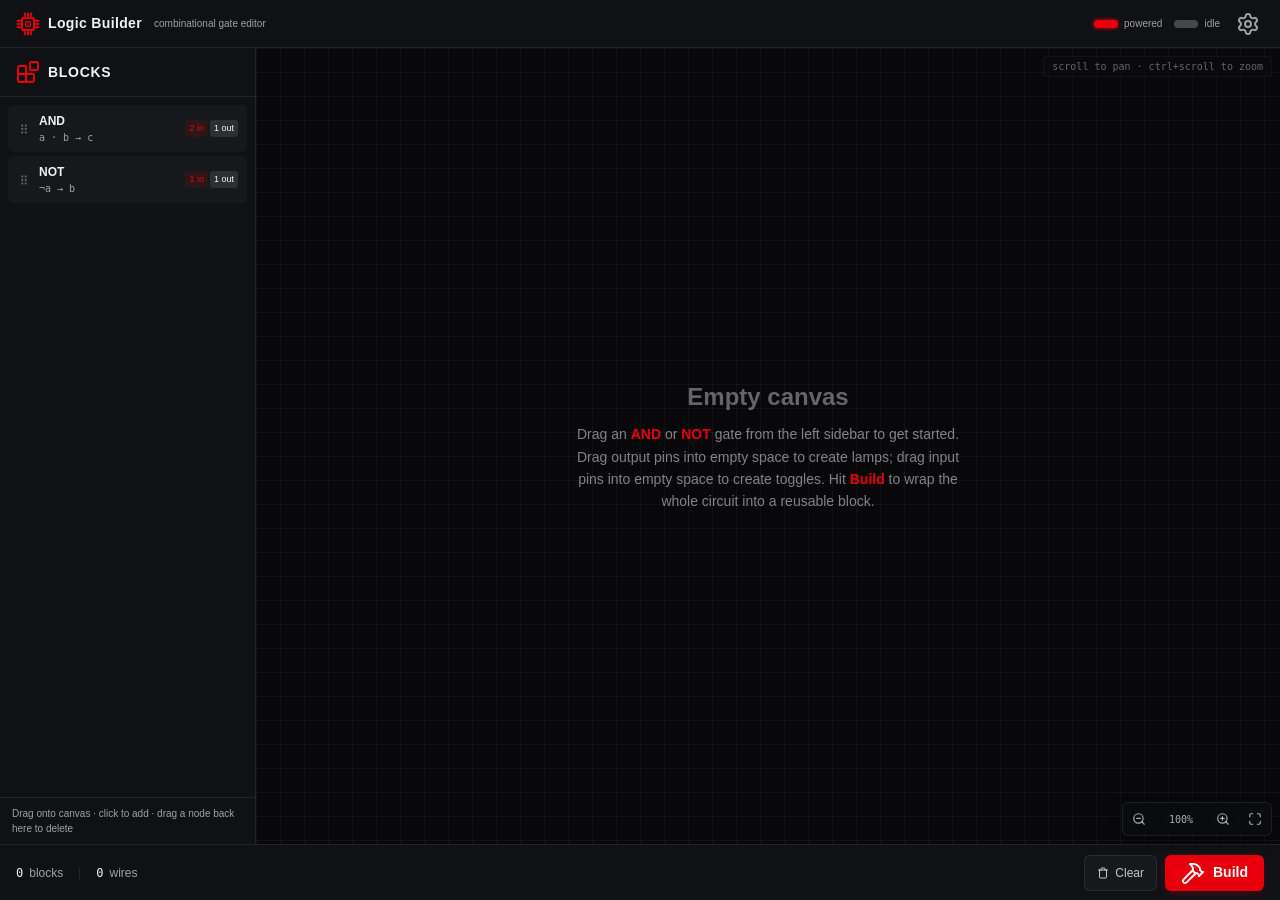
==== docs/index.html @ a85c3aef "change folder" ====
<!DOCTYPE html>
<html lang="en">
<head>
  <meta charset="UTF-8">
  <meta name="viewport" content="width=device-width, initial-scale=1.0">
  <title>Logic Builder 1.1 (latest)</title>
  <link rel="icon" type="image/svg+xml" href="[data-uri]">
  <style>
    /* ============================================================ RESET */
    *, *::before, *::after { box-sizing: border-box; margin: 0; padding: 0; }
    html, body { height: 100%; overflow: hidden; }
    body {
      font-family: -apple-system, BlinkMacSystemFont, 'Segoe UI', Roboto, Oxygen, Ubuntu, Cantarell, sans-serif;
      background: var(--background);
      color: var(--foreground);
      -webkit-font-smoothing: antialiased;
      -moz-osx-font-smoothing: grayscale;
      font-size: 14px;
      line-height: 1.5;
    }
    button { cursor: pointer; border: none; background: none; color: inherit; font: inherit; }
    input { font: inherit; }
    svg { display: block; }
    ::-webkit-scrollbar { width: 8px; height: 8px; }
    ::-webkit-scrollbar-track { background: transparent; }
    ::-webkit-scrollbar-thumb { background: oklch(0.32 0.005 270); border-radius: 4px; }
    ::-webkit-scrollbar-thumb:hover { background: oklch(0.4 0.005 270); }
    
    /* ============================================================ THEME */
    :root {
      --radius: 0.625rem;
      --background: oklch(0.16 0.005 270);
      --foreground: oklch(0.96 0 0);
      --card: oklch(0.205 0.008 270);
      --card-foreground: oklch(0.96 0 0);
      --popover: oklch(0.205 0.008 270);
      --popover-foreground: oklch(0.96 0 0);
      --primary: oklch(0.577 0.245 27.325);
      --primary-foreground: oklch(0.985 0 0);
      --secondary: oklch(0.269 0.008 270);
      --secondary-foreground: oklch(0.96 0 0);
      --muted: oklch(0.269 0.008 270);
      --muted-foreground: oklch(0.708 0 0);
      --accent: oklch(0.32 0.05 27);
      --accent-foreground: oklch(0.96 0 0);
      --destructive: oklch(0.577 0.245 27.325);
      --destructive-foreground: oklch(0.985 0 0);
      --border: oklch(1 0 0 / 8%);
      --input: oklch(1 0 0 / 12%);
      --ring: oklch(0.577 0.245 27.325);
      --sidebar: oklch(0.18 0.008 270);
      --sidebar-foreground: oklch(0.96 0 0);
      --sidebar-border: oklch(1 0 0 / 8%);
      --lb-canvas: oklch(0.135 0.004 270);
      --lb-canvas-grid: oklch(1 0 0 / 4%);
      --lb-node-bg: oklch(0.22 0.01 270);
      --lb-node-border: oklch(0.32 0.02 270);
      --lb-pin: oklch(0.4 0.005 270);
      --lb-pin-active: oklch(0.577 0.245 27.325);
      --lb-wire-cold: oklch(0.4 0.005 270);
      --lb-wire-hot: oklch(0.577 0.245 27.325);
    }
    
    /* ============================================================ APP LAYOUT */
    #app { height: 100vh; width: 100vw; display: flex; flex-direction: column; background: var(--background); color: var(--foreground); overflow: hidden; }
    
    /* ============================================================ HEADER */
    #header {
      height: 48px; flex-shrink: 0; display: flex; align-items: center; justify-content: space-between;
      padding: 0 16px; border-bottom: 1px solid var(--border); background: var(--sidebar);
    }
    .header-left { display: flex; align-items: center; gap: 8px; }
    .logo {
      height: 20px; width: 20px; border-radius: 2px; background: var(--primary);
      display: flex; align-items: center; justify-content: center;
      color: var(--primary-foreground); font-size: 11px; font-weight: bold;
    }
    .header-left h1 { font-size: 14px; font-weight: 600; letter-spacing: 0.025em; }
    .subtitle { font-size: 10px; color: var(--muted-foreground); margin-left: 4px; }
    .header-right { display: flex; align-items: center; gap: 12px; font-size: 10px; color: var(--muted-foreground); }
    .legend { display: flex; align-items: center; gap: 12px; }
    .legend-item { display: flex; align-items: center; gap: 6px; }
    .legend-swatch { display: inline-block; height: 8px; width: 24px; border-radius: 4px; }
    .legend-powered { background: var(--lb-wire-hot); box-shadow: 0 0 4px var(--lb-pin-active); }
    .legend-idle { background: var(--lb-wire-cold); }
    .editing-indicator { display: flex; align-items: center; gap: 6px; color: var(--primary); }
    .editing-dot { display: inline-block; height: 8px; width: 8px; border-radius: 50%; background: var(--primary); animation: pulse 1.5s ease-in-out infinite; }
    @keyframes pulse { 0%, 100% { opacity: 1; } 50% { opacity: 0.4; } }
    .icon-btn {
      height: 32px; width: 32px; display: flex; align-items: center; justify-content: center;
      border-radius: 6px; color: var(--muted-foreground); transition: all 0.15s;
    }
    .icon-btn:hover { color: var(--foreground); background: oklch(1 0 0 / 6%); }
    
    /* ============================================================ MAIN */
    #main { display: flex; flex: 1; min-height: 0; }
    
    /* ============================================================ SIDEBAR */
    #sidebar {
      width: 256px; flex-shrink: 0; height: 100%; display: flex; flex-direction: column;
      border-right: 1px solid var(--border); background: var(--sidebar);
      position: relative; z-index: 20;
    }
    .sidebar-header {
      padding: 12px 16px; border-bottom: 1px solid var(--border); display: flex; align-items: center; gap: 8px;
    }
    .sidebar-header h2 { font-size: 14px; font-weight: 600; text-transform: uppercase; letter-spacing: 0.05em; color: var(--foreground); }
    .sidebar-header svg { color: var(--primary); }
    .sidebar-list { flex: 1; overflow-y: auto; padding: 8px; }
    .sidebar-list > * + * { margin-top: 4px; }
    .sidebar-footer {
      border-top: 1px solid var(--border); padding: 8px 12px; font-size: 10px; color: var(--muted-foreground);
    }
    
    /* Sidebar item */
    .sidebar-item {
      position: relative; display: flex; align-items: center; gap: 8px;
      border-radius: 6px; border: 1px solid transparent;
      background: oklch(1 0 0 / 3%); padding: 6px 8px; transition: all 0.15s;
      cursor: grab; user-select: none;
    }
    .sidebar-item:hover { background: oklch(1 0 0 / 6%); border-color: oklch(1 0 0 / 6%); }
    .sidebar-item:active { cursor: grabbing; }
    .sidebar-item.editing { cursor: text; }
    .sidebar-item.being-edited { border-color: var(--primary); background: oklch(0.577 0.245 27.325 / 10%); }
    .sidebar-item .grip { color: oklch(0.708 0 0 / 50%); flex-shrink: 0; }
    .sidebar-item:hover .grip { color: var(--muted-foreground); }
    .sidebar-item .block-icon { color: var(--primary); flex-shrink: 0; }
    .sidebar-item-label {
      flex: 1; min-width: 0; text-align: left; background: none; border: none; padding: 0; cursor: inherit;
    }
    .sidebar-item-label .name { font-size: 12px; font-weight: 600; color: var(--foreground); overflow: hidden; text-overflow: ellipsis; white-space: nowrap; }
    .sidebar-item-label .desc { font-size: 10px; color: var(--muted-foreground); font-family: monospace; overflow: hidden; text-overflow: ellipsis; white-space: nowrap; }
    .sidebar-item-label .desc.editable { cursor: text; }
    .sidebar-item-label .desc.editable:hover { color: oklch(0.96 0 0 / 90%); }
    .sidebar-item-label .editing-badge { margin-left: 4px; font-size: 9px; text-transform: uppercase; letter-spacing: 0.05em; color: var(--primary); }
    .pin-badges { display: flex; align-items: center; gap: 2px; flex-shrink: 0; }
    .pin-badge { display: inline-flex; border-radius: 3px; padding: 2px 4px; font-size: 9px; }
    .pin-badge-in { background: oklch(0.577 0.245 27.325 / 10%); color: var(--primary); }
    .pin-badge-out { background: oklch(1 0 0 / 10%); color: var(--foreground); }
    .sidebar-actions {
      position: absolute; right: 4px; top: 50%; transform: translateY(-50%);
      display: flex; align-items: center; gap: 2px; opacity: 0; transition: opacity 0.15s;
      background: oklch(0.18 0.008 270 / 95%); backdrop-filter: blur(4px); border-radius: 4px; padding-left: 4px;
    }
    .sidebar-item:hover .sidebar-actions { opacity: 1; }
    .action-btn { padding: 4px; border-radius: 4px; color: var(--muted-foreground); transition: all 0.15s; }
    .action-btn:hover { background: oklch(0.577 0.245 27.325 / 10%); }
    .action-btn.rename:hover { color: var(--primary); }
    .action-btn.edit:hover { color: var(--primary); }
    .action-btn.delete:hover { color: var(--destructive); background: oklch(0.577 0.245 27.325 / 10%); }
    .sidebar-edit-inline { display: flex; align-items: center; gap: 2px; flex-shrink: 0; }
    .sidebar-input {
      width: 100%; background: oklch(1 0 0 / 6%); border: 1px solid oklch(0.577 0.245 27.325 / 60%);
      border-radius: 3px; padding: 2px 4px; font-size: 12px; color: var(--foreground); outline: none;
    }
    .sidebar-input.mono { font-family: monospace; font-size: 10px; }
    .sidebar-input:focus { border-color: var(--primary); }
    .sidebar-input.name-input { font-size: 12px; }
    
    /* ============================================================ CANVAS */
    #canvasContainer { position: relative; flex: 1; min-width: 0; height: 100%; }
    #viewport {
      height: 100%; background-color: var(--lb-canvas); position: relative;
    }
    #viewport.scrollable { overflow: auto; }
    #viewport.fixed { overflow: hidden; }
    #viewport.drag-over { box-shadow: inset 0 0 0 2px oklch(0.577 0.245 27.325 / 40%); }
    #selectionOverlay {
      position: absolute;
      inset: 0;
      pointer-events: none;
      z-index: 25;
      overflow: hidden;
    }
    #worldWrapper { position: relative; }
    #world {
      background-image:
        linear-gradient(oklch(1 0 0 / 4%) 1px, transparent 1px),
        linear-gradient(90deg, oklch(1 0 0 / 4%) 1px, transparent 1px);
      background-size: 24px 24px;
      position: absolute; top: 0; left: 0; transform-origin: 0 0;
    }
    #wireSvg { position: absolute; left: 0; top: 0; overflow: visible; pointer-events: none; }
    #wireSvg g { pointer-events: auto; }
    #wireSvg g path.hit { cursor: pointer; }
    
    /* Empty state */
    .empty-state {
      position: absolute; inset: 0; display: flex; align-items: center; justify-content: center;
      pointer-events: none; text-align: center; max-width: 28rem; padding: 24px; margin: 0 auto;
    }
    .empty-state .empty-title { font-size: 24px; font-weight: 600; color: oklch(0.96 0 0 / 40%); margin-bottom: 8px; }
    .empty-state .empty-body { font-size: 14px; color: oklch(0.708 0 0 / 80%); line-height: 1.6; }
    .empty-state .empty-body .hl { color: var(--primary); font-weight: 600; }
    
    /* Pending wire status */
    .pending-status {
      position: absolute; bottom: 8px; left: 8px; font-size: 10px;
      color: oklch(0.708 0 0 / 60%); font-family: monospace; pointer-events: none;
    }
    /* Scroll hint */
    .scroll-hint {
      position: absolute; top: 8px; right: 8px; font-size: 10px;
      color: oklch(0.708 0 0 / 60%); font-family: monospace; pointer-events: none;
      background: oklch(0.16 0.005 270 / 60%); backdrop-filter: blur(4px);
      padding: 2px 8px; border-radius: 3px; border: 1px solid oklch(1 0 0 / 4%);
    }
    /* Zoom controls */
    .zoom-controls {
      position: absolute; bottom: 8px; right: 8px; display: flex; align-items: center; gap: 4px;
      background: oklch(0.16 0.005 270 / 80%); backdrop-filter: blur(4px);
      border: 1px solid var(--border); border-radius: 6px; padding: 2px; box-shadow: 0 4px 12px rgba(0,0,0,0.3);
    }
    .zoom-btn {
      height: 28px; width: 28px; display: flex; align-items: center; justify-content: center;
      border-radius: 4px; color: oklch(0.96 0 0 / 70%); transition: all 0.15s;
    }
    .zoom-btn:hover { color: var(--foreground); background: oklch(1 0 0 / 6%); }
    .zoom-label {
      height: 28px; min-width: 48px; padding: 0 8px; display: flex; align-items: center; justify-content: center;
      border-radius: 4px; font-size: 10px; font-family: monospace; color: oklch(0.96 0 0 / 70%); transition: all 0.15s;
    }
    .zoom-label:hover { color: var(--foreground); background: oklch(1 0 0 / 6%); }
    
    /* ============================================================ NODE */
    .node {
      position: absolute; user-select: none;
    }
    .node.dragging-over-sidebar { opacity: 0.6; box-shadow: 0 0 0 2px var(--destructive); }
    .node-body {
      position: relative; border-radius: 8px; border: 1px solid var(--lb-node-border);
      background: var(--lb-node-bg); box-shadow: 0 4px 12px rgba(0,0,0,0.4);
    }
    .node-header {
      display: flex; align-items: center; justify-content: space-between; padding: 0 10px;
    }
    .node-header .label {
      font-weight: 600; text-transform: uppercase; letter-spacing: 0.05em; color: oklch(0.96 0 0 / 80%); font-size: 12px;
    }
    .node-header.terminal .label { font-size: 10px; }
    .node-header .delete-btn {
      color: oklch(0.96 0 0 / 40%); transition: color 0.15s; padding: 0; display: flex;
    }
    .node-header .delete-btn:hover { color: oklch(0.96 0 0 / 80%); }
    
    /* Pin rows (inside node body for non-terminal nodes) */
    .pin-list {
      position: absolute; top: 0; display: flex; flex-direction: column; height: 100%;
    }
    .pin-list.left { left: 0; }
    .pin-list.right { right: 0; }
    .pin-row { display: flex; align-items: center; gap: 8px; padding: 0 8px; height: 28px; }
    .pin-row .pin-name {
      font-size: 10px; text-transform: uppercase; font-family: monospace; letter-spacing: 0.025em; color: oklch(0.96 0 0 / 70%);
    }
    .pin-row .pin-name.powered { color: var(--primary); }
    
    /* Pin dots (on the edges of the node) */
    .pin-dot {
      position: absolute; border-radius: 50%; border: 2px solid var(--background);
      cursor: crosshair; transition: all 0.15s;
      width: 14px; height: 14px;
    }
    .pin-dot.powered { box-shadow: 0 0 8px 0 oklch(0.577 0.245 27.325 / 0.7); }
    
    /* Terminal body */
    .terminal-body { padding: 0 8px 4px; }
    .toggle-btn {
      width: 100%; height: 28px; border-radius: 6px; border: 1px solid var(--border);
      background: oklch(1 0 0 / 4%); color: oklch(0.96 0 0 / 50%);
      display: flex; align-items: center; justify-content: center; font-size: 11px; font-weight: bold;
      letter-spacing: 0.05em; transition: all 0.15s;
    }
    .toggle-btn.on {
      border-color: var(--primary); background: oklch(0.577 0.245 27.325 / 20%); color: var(--primary);
    }
    .lamp-body {
      width: 100%; height: 28px; border-radius: 6px; border: 1px solid var(--border);
      background: oklch(1 0 0 / 4%); display: flex; align-items: center; justify-content: center; transition: all 0.15s;
    }
    .lamp-body.powered { border-color: var(--primary); background: oklch(0.577 0.245 27.325 / 25%); box-shadow: 0 0 8px 0 oklch(0.577 0.245 27.325 / 0.7); }
    .lamp-indicator { height: 14px; width: 14px; border-radius: 50%; background: var(--lb-pin); }
    .lamp-indicator.powered { background: var(--lb-pin-active); box-shadow: 0 0 10px 2px var(--lb-pin-active); }
    
    /* Terminal rename */
    .terminal-rename { padding: 0 8px 6px; }
    .terminal-rename .rename-input {
      width: 100%; background: oklch(1 0 0 / 6%); border: 1px solid oklch(1 0 0 / 6%);
      border-radius: 3px; padding: 2px 6px; font-size: 10px; color: var(--foreground); outline: none;
      font-family: monospace;
    }
    .terminal-rename .rename-input:focus { border-color: var(--primary); }
    .terminal-rename .rename-display {
      width: 100%; text-align: left; font-size: 10px; font-family: monospace;
      color: oklch(0.96 0 0 / 70%); overflow: hidden; text-overflow: ellipsis; white-space: nowrap;
      transition: color 0.15s;
    }
    .terminal-rename .rename-display:hover { color: var(--foreground); }
    .terminal-rename .rename-row { display: flex; align-items: center; gap: 4px; }
    .terminal-rename .rename-row .confirm-btn { color: var(--primary); }
    .terminal-rename .rename-row .cancel-btn { color: oklch(0.96 0 0 / 40%); }
    
    /* ============================================================ BOTTOM BAR */
    #bottomBar {
      height: 56px; flex-shrink: 0; display: flex; align-items: center; justify-content: space-between;
      padding: 0 16px; border-top: 1px solid var(--border); background: var(--sidebar);
    }
    .bottom-stats { display: flex; align-items: center; gap: 16px; font-size: 12px; color: var(--muted-foreground); }
    .bottom-stats .stat { display: flex; align-items: center; gap: 6px; }
    .bottom-stats .stat .num { color: var(--foreground); font-family: monospace; }
    .bottom-stats .divider { height: 12px; width: 1px; background: var(--border); }
    .bottom-stats .editing-label { color: var(--primary); }
    .bottom-actions { display: flex; align-items: center; gap: 8px; }
    
    /* Buttons */
    .btn {
      display: inline-flex; align-items: center; justify-content: center; gap: 6px;
      height: 36px; padding: 0 12px; border-radius: 6px; font-size: 12px; font-weight: 500;
      border: 1px solid var(--border); background: oklch(1 0 0 / 3%); color: oklch(0.96 0 0 / 80%);
      transition: all 0.15s; text-decoration: none;
    }
    .btn:hover { background: oklch(1 0 0 / 6%); }
    .btn-sm { height: 36px; padding: 0 12px; font-size: 12px; }
    .btn-primary {
      height: 36px; padding: 0 16px; font-size: 14px; font-weight: 600; gap: 8px;
      background: var(--primary); color: var(--primary-foreground); border: none;
      box-shadow: 0 3px 8px -2px oklch(0.577 0.245 27.325 / 30%);
    }
    .btn-primary:hover { background: oklch(0.577 0.245 27.325 / 90%); }
    .btn-destructive {
      background: var(--destructive); color: var(--destructive-foreground);
      box-shadow: 0 3px 8px -2px oklch(0.577 0.245 27.325 / 30%);
    }
    .btn-destructive:hover { background: oklch(0.577 0.245 27.325 / 90%); }
    .btn:disabled { opacity: 0.5; cursor: not-allowed; }
    
    /* ============================================================ DIALOG */
    .dialog-overlay {
      position: fixed; inset: 0; z-index: 50; display: flex; align-items: center; justify-content: center;
      background: rgba(0,0,0,0.6); backdrop-filter: blur(4px);
    }
    .dialog-panel {
      border-radius: 8px; border: 1px solid oklch(0.577 0.245 27.325 / 40%);
      background: var(--popover); box-shadow: 0 25px 50px -12px rgba(0,0,0,0.5);
      width: 28rem; max-width: 90vw; max-height: 85vh; overflow: auto;
    }
    .dialog-panel.small { width: 24rem; }
    .dialog-panel.medium { width: 26rem; }
    .dialog-header {
      display: flex; align-items: center; justify-content: space-between; padding: 12px 16px;
      border-bottom: 1px solid var(--border); background: oklch(0.577 0.245 27.325 / 5%);
    }
    .dialog-header h2 { font-size: 14px; font-weight: 600; text-transform: uppercase; letter-spacing: 0.05em; color: var(--primary); }
    .dialog-close { color: var(--muted-foreground); transition: color 0.15s; display: flex; }
    .dialog-close:hover { color: var(--foreground); }
    .dialog-body { padding: 16px; }
    .dialog-body p { font-size: 14px; color: var(--muted-foreground); line-height: 1.6; margin-bottom: 20px; white-space: pre-line; }
    .dialog-actions { display: flex; justify-content: flex-end; gap: 8px; }
    
    /* Build dialog */
    .build-info {
      border-radius: 6px; border: 1px solid oklch(0.577 0.245 27.325 / 30%);
      background: oklch(0.577 0.245 27.325 / 5%); padding: 8px 12px; font-size: 11px;
      color: var(--muted-foreground); margin-bottom: 16px;
    }
    .build-info .hl { color: var(--primary); font-weight: 600; }
    .form-group { margin-bottom: 16px; }
    .form-label { display: block; font-size: 11px; font-weight: 500; text-transform: uppercase; letter-spacing: 0.05em; color: oklch(0.96 0 0 / 80%); margin-bottom: 6px; }
    .form-input {
      width: 100%; background: oklch(1 0 0 / 6%); border: 1px solid var(--border); border-radius: 6px;
      padding: 8px 12px; font-size: 14px; color: var(--foreground); outline: none; transition: border-color 0.15s;
    }
    .form-input.mono { font-family: monospace; }
    .form-input:focus { border-color: var(--primary); }
    .form-hint { font-size: 10px; color: oklch(0.708 0 0 / 70%); margin-top: 4px; }
    
    /* Settings */
    .settings-section { margin-bottom: 20px; }
    .settings-section:last-child { margin-bottom: 0; }
    .settings-section .settings-label { font-size: 12px; font-weight: 500; text-transform: uppercase; letter-spacing: 0.05em; color: oklch(0.96 0 0 / 80%); margin-bottom: 8px; display: flex; justify-content: space-between; align-items: center; }
    .settings-section .settings-value { font-size: 12px; font-family: monospace; color: var(--primary); }
    .settings-description { font-size: 11px; color: oklch(0.708 0 0 / 80%); line-height: 1.6; margin-top: 8px; margin-bottom: 12px; }
    .settings-divider { height: 1px; background: var(--border); margin: 20px 0; }
    input[type="range"] { width: 100%; accent-color: var(--primary); }
    .range-labels { display: flex; justify-content: between; font-size: 10px; color: oklch(0.708 0 0 / 70%); margin-top: 4px; }
    .range-labels span:first-child { float: left; }
    .range-labels span:last-child { float: right; }
    .range-labels::after { content: ''; display: block; clear: both; }
    
    /* ============================================================ TOAST */
    #toastRoot {
      position: fixed; top: 16px; left: 50%; transform: translateX(-50%); z-index: 100;
      display: flex; flex-direction: column; gap: 8px; pointer-events: none;
    }
    .toast {
      border-radius: 8px; padding: 12px 16px; display: flex; align-items: flex-start; gap: 8px;
      box-shadow: 0 8px 24px rgba(0,0,0,0.4); min-width: 280px; max-width: 400px;
      animation: toast-in 0.2s ease-out; pointer-events: auto;
    }
    .toast.toast-out { animation: toast-out 0.2s ease-in forwards; }
    .toast-success { background: var(--primary); color: var(--primary-foreground); border: 1px solid var(--primary); }
    .toast-error { background: var(--destructive); color: var(--destructive-foreground); border: 1px solid var(--destructive); }
    .toast .toast-icon { flex-shrink: 0; margin-top: 1px; }
    .toast .toast-content { flex: 1; }
    .toast .toast-title { font-size: 14px; font-weight: 600; }
    .toast .toast-description { font-size: 12px; opacity: 0.9; margin-top: 2px; }
    @keyframes toast-in { from { opacity: 0; transform: translateY(-20px); } to { opacity: 1; transform: translateY(0); } }
    @keyframes toast-out { from { opacity: 1; } to { opacity: 0; transform: translateY(-20px); } }
    
    /* ============================================================ MISC */
    .hidden { display: none !important; }
    .truncate { overflow: hidden; text-overflow: ellipsis; white-space: nowrap; }
  </style>
</head>
<body>
  <div id="app">
    <header id="header">
      <div class="header-left">
        <svg xmlns="http://w3.org" viewBox="10.5 10.5 3 3" width="24" height="24"><rect x="11.25" y="11.25" width="1.5" height="1.5" rx="0.2" fill="none" stroke="#e7000b" stroke-width="0.25"/><rect x="11.7" y="11.7" width="0.6" height="0.6" rx="0.1" fill="#e7000b" opacity="0.2"/><rect x="11.7" y="11.7" width="0.6" height="0.6" rx="0.1" fill="none" stroke="#e7000b" stroke-width="0.15"/><g stroke="#e7000b" stroke-width="0.25" stroke-linecap="round"><line x1="11.6" y1="10.7" x2="11.6" y2="11"/><line x1="12" y1="10.7" x2="12" y2="11"/><line x1="12.4" y1="10.7" x2="12.4" y2="11"/><line x1="11.6" y1="13" x2="11.6" y2="13.3"/><line x1="12" y1="13" x2="12" y2="13.3"/><line x1="12.4" y1="13" x2="12.4" y2="13.3"/><line x1="10.7" y1="11.6" x2="11" y2="11.6"/><line x1="10.7" y1="12" x2="11" y2="12"/><line x1="10.7" y1="12.4" x2="11" y2="12.4"/><line x1="13" y1="11.6" x2="13.3" y2="11.6"/><line x1="13" y1="12" x2="13.3" y2="12"/><line x1="13" y1="12.4" x2="13.3" y2="12.4"/></g></svg>
        <!-- <div class="logo">&gt;_</div> -->
        <h1>Logic Builder</h1>
        <span class="subtitle"> combinational gate editor</span>
      </div>
      <div class="header-right" id="headerRight"></div>
    </header>
    <div id="main">
      <aside id="sidebar">
        <div class="sidebar-header" id="sidebarHeaderIcon"></div>
        <div class="sidebar-list" id="sidebarList"></div>
        <div class="sidebar-footer">Drag onto canvas · click to add · drag a node back here to delete</div>
      </aside>
      <div id="canvasContainer">
        <div id="viewport"></div>
        <div class="empty-state hidden" id="emptyState"></div>
        <div class="pending-status" id="pendingStatus"></div>
        <div class="scroll-hint">scroll to pan · ctrl+scroll to zoom</div>
        <div class="zoom-controls" id="zoomControls"></div>
      </div>
    </div>
    <footer id="bottomBar">
      <div class="bottom-stats" id="bottomStats"></div>
      <div class="bottom-actions" id="bottomActions"></div>
    </footer>
  </div>
  <div id="dialogRoot"></div>
  <div id="toastRoot"></div>
  <script>
    "use strict";
    
    /* ============================================================ ICONS */
    const ICONS = {
      boxes: `<svg xmlns="http://www.w3.org/2000/svg" width="24" height="24" viewBox="0 0 24 24" fill="none" stroke="currentColor" stroke-width="2" stroke-linecap="round" stroke-linejoin="round" class="lucide lucide-blocks preview-icon"><path d="M10 22V7a1 1 0 0 0-1-1H4a2 2 0 0 0-2 2v12a2 2 0 0 0 2 2h12a2 2 0 0 0 2-2v-5a1 1 0 0 0-1-1H2"/><rect x="14" y="2" width="8" height="8" rx="1"/></svg>`,
      cpu: `<svg width="12" height="12" viewBox="0 0 24 24" fill="none" stroke="currentColor" stroke-width="2" stroke-linecap="round" stroke-linejoin="round"><rect width="16" height="16" x="4" y="4" rx="2"/><rect width="6" height="6" x="9" y="9" rx="1"/><path d="M15 2v2M15 20v2M2 15h2M2 9h2M20 15h2M20 9h2M9 2v2M9 20v2"/></svg>`,
      grip: `<svg width="14" height="14" viewBox="0 0 24 24" fill="none" stroke="currentColor" stroke-width="2" stroke-linecap="round" stroke-linejoin="round"><circle cx="9" cy="6" r="1"/><circle cx="9" cy="12" r="1"/><circle cx="9" cy="18" r="1"/><circle cx="15" cy="6" r="1"/><circle cx="15" cy="12" r="1"/><circle cx="15" cy="18" r="1"/></svg>`,
      pencil: `<svg width="12" height="12" viewBox="0 0 24 24" fill="none" stroke="currentColor" stroke-width="2" stroke-linecap="round" stroke-linejoin="round"><path d="M21.174 6.812a1 1 0 0 0-3.986-3.987L3.842 16.174V22H8.67l12.504-15.188Z"/><path d="m15 5 4 4"/></svg>`,
      trash: `<svg width="14" height="14" viewBox="0 0 24 24" fill="none" stroke="currentColor" stroke-width="2" stroke-linecap="round" stroke-linejoin="round"><path d="M3 6h18"/><path d="M19 6v14a2 2 0 0 1-2 2H7a2 2 0 0 1-2-2V6m3 0V4a2 2 0 0 1 2-2h4a2 2 0 0 1 2 2v2"/><line x1="10" x2="10" y1="11" y2="17"/><line x1="14" x2="14" y1="11" y2="17"/></svg>`,
      check: `<svg width="14" height="14" viewBox="0 0 24 24" fill="none" stroke="currentColor" stroke-width="2" stroke-linecap="round" stroke-linejoin="round"><polyline points="20 6 9 17 4 12"/></svg>`,
      x: `<svg width="14" height="14" viewBox="0 0 24 24" fill="none" stroke="currentColor" stroke-width="2" stroke-linecap="round" stroke-linejoin="round"><path d="M18 6 6 18"/><path d="m6 6 12 12"/></svg>`,
      hammer: `<svg xmlns="http://www.w3.org/2000/svg" width="24" height="24" viewBox="0 0 24 24" fill="none" stroke="currentColor" stroke-width="2" stroke-linecap="round" stroke-linejoin="round" class="lucide lucide-hammer preview-icon"><path d="m15 12-9.373 9.373a1 1 0 0 1-3.001-3L12 9"/><path d="m18 15 4-4"/><path d="m21.5 11.5-1.914-1.914A2 2 0 0 1 19 8.172v-.344a2 2 0 0 0-.586-1.414l-1.657-1.657A6 6 0 0 0 12.516 3H9l1.243 1.243A6 6 0 0 1 12 8.485V10l2 2h1.172a2 2 0 0 1 1.414.586L18.5 14.5"/></svg>`,
      cursor: `<svg xmlns="http://www.w3.org/2000/svg" width="16" height="16" viewBox="0 0 24 24" fill="none" stroke="currentColor" stroke-width="2" stroke-linecap="round" stroke-linejoin="round"><path d="M5 4.5v15l5.8-5.8 4.2 8.3 3.5-1.3-4.2-8.3L20 9.5z"/></svg>`,
      zoomIn: `<svg width="14" height="14" viewBox="0 0 24 24" fill="none" stroke="currentColor" stroke-width="2" stroke-linecap="round" stroke-linejoin="round"><circle cx="11" cy="11" r="8"/><line x1="21" x2="16.65" y1="21" y2="16.65"/><line x1="11" x2="11" y1="8" y2="14"/><line x1="8" x2="14" y1="11" y2="11"/></svg>`,
      zoomOut: `<svg width="14" height="14" viewBox="0 0 24 24" fill="none" stroke="currentColor" stroke-width="2" stroke-linecap="round" stroke-linejoin="round"><circle cx="11" cy="11" r="8"/><line x1="21" x2="16.65" y1="21" y2="16.65"/><line x1="8" x2="14" y1="11" y2="11"/></svg>`,
      maximize: `<svg width="14" height="14" viewBox="0 0 24 24" fill="none" stroke="currentColor" stroke-width="2" stroke-linecap="round" stroke-linejoin="round"><path d="M8 3H5a2 2 0 0 0-2 2v3"/><path d="M21 8V5a2 2 0 0 0-2-2h-3"/><path d="M3 16v3a2 2 0 0 0 2 2h3"/><path d="M16 21h3a2 2 0 0 0 2-2v-3"/></svg>`,
      settings: `<svg xmlns="http://www.w3.org/2000/svg" width="24" height="24" viewBox="0 0 24 24" fill="none" stroke="currentColor" stroke-width="2" stroke-linecap="round" stroke-linejoin="round" class="lucide lucide-settings preview-icon"><path d="M9.671 4.136a2.34 2.34 0 0 1 4.659 0 2.34 2.34 0 0 0 3.319 1.915 2.34 2.34 0 0 1 2.33 4.033 2.34 2.34 0 0 0 0 3.831 2.34 2.34 0 0 1-2.33 4.033 2.34 2.34 0 0 0-3.319 1.915 2.34 2.34 0 0 1-4.659 0 2.34 2.34 0 0 0-3.32-1.915 2.34 2.34 0 0 1-2.33-4.033 2.34 2.34 0 0 0 0-3.831A2.34 2.34 0 0 1 6.35 6.051a2.34 2.34 0 0 0 3.319-1.915"/><circle cx="12" cy="12" r="3"/></svg>`,
      rotate: `<svg width="14" height="14" viewBox="0 0 24 24" fill="none" stroke="currentColor" stroke-width="2" stroke-linecap="round" stroke-linejoin="round"><path d="M3 12a9 9 0 1 0 9-9 9.75 9.75 0 0 0-6.74 2.74L3 8"/><path d="M3 3v5h5"/></svg>`,
      checkSm: `<svg width="12" height="12" viewBox="0 0 24 24" fill="none" stroke="currentColor" stroke-width="2" stroke-linecap="round" stroke-linejoin="round"><polyline points="20 6 9 17 4 12"/></svg>`,
      xSm: `<svg width="12" height="12" viewBox="0 0 24 24" fill="none" stroke="currentColor" stroke-width="2" stroke-linecap="round" stroke-linejoin="round"><path d="M18 6 6 18"/><path d="m6 6 12 12"/></svg>`,
      trashSm: `<svg width="12" height="12" viewBox="0 0 24 24" fill="none" stroke="currentColor" stroke-width="2" stroke-linecap="round" stroke-linejoin="round"><path d="M3 6h18"/><path d="M19 6v14a2 2 0 0 1-2 2H7a2 2 0 0 1-2-2V6m3 0V4a2 2 0 0 1 2-2h4a2 2 0 0 1 2 2v2"/></svg>`,
    };
    
    /* ============================================================ CONSTANTS */
    const WORLD_WIDTH = 6000;
    const WORLD_HEIGHT = 4500;
    const NODE_WIDTH = 140;
    const NODE_WIDTH_CUSTOM = 180;
    const NODE_WIDTH_TERMINAL = 110;
    const HEADER_HEIGHT = 34;
    const TERMINAL_HEADER_HEIGHT = 26;
    const PIN_HEIGHT = 28;
    const PIN_RADIUS = 7;
    const TERMINAL_PIN_Y = TERMINAL_HEADER_HEIGHT + 14;
    
    function nodeWidth(node) {
      if (node.kind === 'CUSTOM') return NODE_WIDTH_CUSTOM;
      if (node.kind === 'INPUT' || node.kind === 'OUTPUT') return NODE_WIDTH_TERMINAL;
      return NODE_WIDTH;
    }
    function nodeHeight(node) {
      if (node.kind === 'INPUT' || node.kind === 'OUTPUT') {
        return TERMINAL_HEADER_HEIGHT + 28 + 22;
      }
      const pins = Math.max(node.inputs.length, node.outputs.length, 1);
      return HEADER_HEIGHT + pins * PIN_HEIGHT + 8;
    }
    function inputPinPos(node, pinIndex) {
      if (node.kind === 'OUTPUT') {
        return { x: node.position.x, y: node.position.y + TERMINAL_PIN_Y };
      }
      return { x: node.position.x, y: node.position.y + HEADER_HEIGHT + pinIndex * PIN_HEIGHT + PIN_HEIGHT / 2 };
    }
    function outputPinPos(node, pinIndex) {
      if (node.kind === 'INPUT') {
        return { x: node.position.x + nodeWidth(node), y: node.position.y + TERMINAL_PIN_Y };
      }
      return { x: node.position.x + nodeWidth(node), y: node.position.y + HEADER_HEIGHT + pinIndex * PIN_HEIGHT + PIN_HEIGHT / 2 };
    }
    function wirePath(from, to) {
      const dx = Math.abs(to.x - from.x);
      const offset = Math.max(40, dx * 0.4);
      const c1x = from.x + offset;
      const c2x = to.x - offset;
      return `M ${from.x},${from.y} C ${c1x},${from.y} ${c2x},${to.y} ${to.x},${to.y}`;
    }
    
    /* ============================================================ STATE */
    let _idCounter = 1;
    function uid(prefix) { _idCounter += 1; return `${prefix}_${Date.now().toString(36)}_${_idCounter}`; }
    
    const wireInternals = new Map();
    
    const state = {
      nodes: [],
      connections: [],
      customBlocks: [],
      pendingFrom: null,
      editingBlockId: null,
      stashedNodes: [],
      stashedConnections: [],
      selectionMode: false,
      selectionRect: null,
      zoom: 1,
      wireDelay: 0,
      wireTransit: {},
    };
    
    const subscribers = new Set();
    function subscribe(fn) { subscribers.add(fn); return () => subscribers.delete(fn); }
    function notify() { subscribers.forEach(fn => fn()); }
    
    /* ============================================================ NODE FACTORY */
    function makeGate(kind) {
      if (kind === 'AND') {
        return {
          inputs: [
            { id: 'a', name: 'a', kind: 'input', value: false },
            { id: 'b', name: 'b', kind: 'input', value: false },
          ],
          outputs: [{ id: 'c', name: 'c', kind: 'output', value: false }],
        };
      }
      if (kind === 'NOT') {
        return {
          inputs: [{ id: 'a', name: 'a', kind: 'input', value: false }],
          outputs: [{ id: 'b', name: 'b', kind: 'output', value: false }],
        };
      }
      return { inputs: [], outputs: [] };
    }
    
    function createNode(kind, position, opts) {
      opts = opts || {};
      const base = makeGate(kind);
      let inputs = base.inputs;
      let outputs = base.outputs;
      if (kind === 'INPUT') {
        inputs = [];
        outputs = [{ id: 'out', name: 'out', kind: 'output', value: false }];
      } else if (kind === 'OUTPUT') {
        inputs = [{ id: 'in', name: 'in', kind: 'input', value: false }];
        outputs = [];
      } else if (kind === 'CUSTOM' && opts.pins) {
        inputs = (opts.pins.inputs || []).map(p => ({ ...p, value: false }));
        outputs = (opts.pins.outputs || []).map(p => ({ ...p, value: false }));
      }
      return {
        id: uid('node'),
        kind,
        defId: opts.defId,
        position: { x: position.x, y: position.y },
        inputs, outputs,
        name: opts.name,
        state: kind === 'INPUT' ? false : undefined,
      };
    }
    
    /* ============================================================ SIMULATION */
    function evalGate(kind, inputs, def, allDefs) {
      if (kind === 'AND') return [inputs[0] && inputs[1]];
      if (kind === 'NOT') return [!inputs[0]];
      if (kind === 'INPUT') return [];
      if (kind === 'OUTPUT') return [];
      if (kind === 'CUSTOM' && def) {
        const toggles = def.nodes.filter(n => n.kind === 'INPUT');
        const lamps = def.nodes.filter(n => n.kind === 'OUTPUT');
        const overrides = new Map();
        toggles.forEach((t, i) => overrides.set(t.id, inputs[i] || false));
        const inner = evaluateGraph(def.nodes, def.connections, overrides, allDefs || [def]);
        const outVals = [];
        for (const lamp of lamps) {
          const inp = inner.nodeInputs[lamp.id] && inner.nodeInputs[lamp.id]['in'] !== undefined ? inner.nodeInputs[lamp.id]['in'] : false;
          outVals.push(inp);
        }
        return outVals;
      }
      return [];
    }
    
    function evaluateGraph(nodes, connections, toggleOverrides, defs, wireTransit) {
      const nodeOutputs = {};
      const nodeInputs = {};
      for (const n of nodes) {
        nodeOutputs[n.id] = {};
        nodeInputs[n.id] = {};
        for (const p of n.inputs) nodeInputs[n.id][p.id] = false;
        for (const p of n.outputs) nodeOutputs[n.id][p.id] = false;
      }
      for (const n of nodes) {
        if (n.kind === 'INPUT') {
          const v = (toggleOverrides && toggleOverrides.get(n.id)) !== undefined ? toggleOverrides.get(n.id) : (n.state || false);
          for (const p of n.outputs) nodeOutputs[n.id][p.id] = v;
        }
      }
      const maxIterations = 200;
      for (let iter = 0; iter < maxIterations; iter++) {
        let changed = false;
        for (const c of connections) {
          const src = nodeOutputs[c.fromNode] && nodeOutputs[c.fromNode][c.fromPin];
          if (src === undefined) continue;
          const dst = nodeInputs[c.toNode] && nodeInputs[c.toNode][c.toPin];
          if (dst === undefined) continue;
          const transit = wireTransit && wireTransit[c.id];
          const effective = transit !== undefined ? transit : src;
          if (effective !== dst) {
            nodeInputs[c.toNode][c.toPin] = effective;
            changed = true;
          }
        }
        for (const n of nodes) {
          if (n.kind === 'INPUT' || n.kind === 'OUTPUT') continue;
          const inVals = n.inputs.map(p => nodeInputs[n.id][p.id] || false);
          const def = n.defId ? (defs && defs.find(d => d.id === n.defId)) : undefined;
          const outVals = evalGate(n.kind, inVals, def, defs);
          n.outputs.forEach((p, i) => {
            const next = outVals[i] || false;
            if (nodeOutputs[n.id][p.id] !== next) {
              nodeOutputs[n.id][p.id] = next;
              changed = true;
            }
          });
        }
        if (!changed) break;
      }
      return { nodeOutputs, nodeInputs };
    }
    
    function getEvalResult() {
      return evaluateGraph(state.nodes, state.connections, undefined, state.customBlocks, state.wireTransit);
    }
    
    /* ============================================================ WIRE DELAY */
    function tickWires() {
      if (state.wireDelay <= 0) {
        wireInternals.clear();
        if (Object.keys(state.wireTransit).length > 0) {
          state.wireTransit = {};
          notify();
        }
        return;
      }
      const syncEval = evaluateGraph(state.nodes, state.connections, undefined, state.customBlocks, state.wireTransit);
      const now = (typeof performance !== 'undefined' ? performance.now() : Date.now());
      const newTransit = {};
      let anyChanged = false;
      for (const c of state.connections) {
        const src = (syncEval.nodeOutputs[c.fromNode] && syncEval.nodeOutputs[c.fromNode][c.fromPin]) || false;
        let internal = wireInternals.get(c.id);
        if (!internal) {
          internal = { sourceValue: src, lastChangeTime: now };
          wireInternals.set(c.id, internal);
        } else if (src !== internal.sourceValue) {
          internal.sourceValue = src;
          internal.lastChangeTime = now;
        }
        const prevTransit = state.wireTransit[c.id];
        const transitValue = prevTransit !== undefined ? prevTransit : false;
        if (now - internal.lastChangeTime >= state.wireDelay && transitValue !== internal.sourceValue) {
          newTransit[c.id] = internal.sourceValue;
          anyChanged = true;
        } else {
          newTransit[c.id] = transitValue;
        }
      }
      const liveConnIds = new Set(state.connections.map(c => c.id));
      for (const id of wireInternals.keys()) {
        if (!liveConnIds.has(id)) wireInternals.delete(id);
      }
      const wireSetChanged = Object.keys(state.wireTransit).length !== Object.keys(newTransit).length;
      if (anyChanged || wireSetChanged) {
        state.wireTransit = newTransit;
        notify();
      }
    }
    
    /* ============================================================ STORE ACTIONS */
    function addNodeFromTemplate(kind, position, defId) {
      if (kind === 'CUSTOM' && defId && defId === state.editingBlockId) return;
      const s = state;
      const finalPos = s.nodes.length === 0
        ? { x: WORLD_WIDTH / 2 - 70, y: WORLD_HEIGHT / 2 - 30 }
        : { x: position.x, y: position.y };
      let node;
      if (kind === 'CUSTOM' && defId) {
        const def = s.customBlocks.find(d => d.id === defId);
        if (!def) return;
        node = createNode(kind, finalPos, {
          defId,
          pins: {
            inputs: def.inputPins.map(p => ({ ...p, kind: 'input' })),
            outputs: def.outputPins.map(p => ({ ...p, kind: 'output' })),
          },
        });
      } else {
        node = createNode(kind, finalPos);
      }
      s.nodes = [...s.nodes, node];
      s.pendingFrom = null;
      notify();
    }
    
    function moveNode(id, position) {
      state.nodes = state.nodes.map(n => n.id === id ? { ...n, position } : n);
      notify();
    }
    
    function removeNode(id) {
      state.nodes = state.nodes.filter(n => n.id !== id);
      state.connections = state.connections.filter(c => c.fromNode !== id && c.toNode !== id);
      notify();
    }
    
    function renameNode(id, name) {
      state.nodes = state.nodes.map(n => n.id === id ? { ...n, name } : n);
      notify();
    }
    
    function toggleInput(id) {
      state.nodes = state.nodes.map(n => (n.kind === 'INPUT' && n.id === id) ? { ...n, state: !(n.state || false) } : n);
      notify();
    }
    
    function startPending(nodeId, pinId, kind) {
      state.pendingFrom = { nodeId, pinId, kind };
      notify();
    }
    
    function clearPending() {
      state.pendingFrom = null;
      notify();
    }
    
    function completePending(nodeId, pinId, kind) {
      const pending = state.pendingFrom;
      if (!pending) return false;
      let from, to;
      if (pending.kind === 'output' && kind === 'input') {
        from = { nodeId: pending.nodeId, pinId: pending.pinId };
        to = { nodeId, pinId };
      } else if (pending.kind === 'input' && kind === 'output') {
        from = { nodeId, pinId };
        to = { nodeId: pending.nodeId, pinId: pending.pinId };
      } else {
        state.pendingFrom = null;
        notify();
        return false;
      }
      if (from.nodeId === to.nodeId) { state.pendingFrom = null; notify(); return false; }
      const exists = state.connections.find(c => c.toNode === to.nodeId && c.toPin === to.pinId);
      if (exists) { state.pendingFrom = null; notify(); return false; }
      const conn = { id: uid('conn'), fromNode: from.nodeId, fromPin: from.pinId, toNode: to.nodeId, toPin: to.pinId };
      state.connections = [...state.connections, conn];
      state.pendingFrom = null;
      notify();
      return true;
    }
    
    function nextDefaultName(nodes, kind) {
      const prefix = kind === 'INPUT' ? 'IN_' : 'OUT_';
      let n = 1;
      const existing = new Set(nodes.filter(nd => nd.kind === kind).map(nd => nd.name));
      while (existing.has(`${prefix}${n}`)) n++;
      return `${prefix}${n}`;
    }
    
    function createTerminalAt(kind, position, connectFromPending) {
      const s = state;
      let name;
      if (connectFromPending && s.pendingFrom) {
        const pending = s.pendingFrom;
        const srcNode = s.nodes.find(n => n.id === pending.nodeId);
        if (srcNode) {
          const pinList = pending.kind === 'output' ? srcNode.outputs : srcNode.inputs;
          const pin = pinList.find(p => p.id === pending.pinId);
          if (pin && pin.name) name = pin.name;
        }
      }
      if (!name) name = nextDefaultName(s.nodes, kind);
      const node = createNode(kind, position, { name });
      s.nodes = [...s.nodes, node];
      if (connectFromPending && s.pendingFrom) {
        const pending = s.pendingFrom;
        let conn = null;
        if (pending.kind === 'output' && kind === 'OUTPUT') {
          conn = { id: uid('conn'), fromNode: pending.nodeId, fromPin: pending.pinId, toNode: node.id, toPin: 'in' };
        } else if (pending.kind === 'input' && kind === 'INPUT') {
          conn = { id: uid('conn'), fromNode: node.id, fromPin: 'out', toNode: pending.nodeId, toPin: pending.pinId };
        }
        if (conn) s.connections = [...s.connections, conn];
        s.pendingFrom = null;
      }
      notify();
      return node.id;
    }
    
    function removeConnection(id) {
      state.connections = state.connections.filter(c => c.id !== id);
      notify();
    }
    
    function nextBlockName(blocks) {
      const existing = new Set(blocks.map(b => b.name));
      let n = 1;
      while (existing.has(`Block ${n}`)) n++;
      return `Block ${n}`;
    }
    
    function normalizeRect(x1, y1, x2, y2) {
      const left = Math.min(x1, x2);
      const top = Math.min(y1, y2);
      const right = Math.max(x1, x2);
      const bottom = Math.max(y1, y2);
      return {
        x: left,
        y: top,
        w: Math.max(1, right - left),
        h: Math.max(1, bottom - top),
      };
    }
    
    function rectIntersectsNode(node, rect) {
      const left = node.position.x;
      const top = node.position.y;
      const right = left + nodeWidth(node);
      const bottom = top + nodeHeight(node);
      return rect.x < right && rect.x + rect.w > left && rect.y < bottom && rect.y + rect.h > top;
    }
    
    function getConnectedNodeIdsFromSeed(seedIds) {
      const selected = new Set(seedIds);
      const queue = [...seedIds];
      while (queue.length > 0) {
        const currentId = queue.shift();
        for (const conn of state.connections) {
          if (conn.fromNode === currentId && !selected.has(conn.toNode)) {
            selected.add(conn.toNode);
            queue.push(conn.toNode);
          }
          if (conn.toNode === currentId && !selected.has(conn.fromNode)) {
            selected.add(conn.fromNode);
            queue.push(conn.fromNode);
          }
        }
      }
      return selected;
    }
    
    function getNodesInSelectionRect(rect) {
      if (!rect) return new Set();
      const seed = state.nodes.filter(node => rectIntersectsNode(node, rect)).map(node => node.id);
      if (seed.length === 0) return new Set();
      return getConnectedNodeIdsFromSeed(seed);
    }
    
    function enterSelectionMode() {
      state.selectionMode = true;
      state.selectionRect = null;
      state.pendingFrom = null;
      document.body.style.cursor = 'crosshair';
      notify();
    }
    
    function cancelSelectionMode() {
      state.selectionMode = false;
      state.selectionRect = null;
      document.body.style.cursor = '';
      notify();
    }
    
    function buildSelectedBlock(name, description) {
      if (!state.selectionRect) {
        showToast('Nothing selected', 'Drag a rectangle over at least one connected circuit.', 'toast-error');
        return;
      }
      const selectedIds = getNodesInSelectionRect(state.selectionRect);
      if (selectedIds.size === 0) {
        showToast('Nothing selected', 'Drag a rectangle over at least one connected circuit.', 'toast-error');
        return;
      }
    
      const nodes = state.nodes.filter(node => selectedIds.has(node.id));
      const connections = state.connections.filter(conn => selectedIds.has(conn.fromNode) && selectedIds.has(conn.toNode));
      const def = buildDefFromCanvas(nodes, connections, state.customBlocks, undefined, name, description);
      if (!def) {
        showToast('No usable circuit', 'The selected area must include at least one input or output node.', 'toast-error');
        return;
      }
    
      state.customBlocks = [...state.customBlocks, def];
      state.selectionMode = false;
      state.selectionRect = null;
      document.body.style.cursor = '';
      notify();
      const label = def.name || 'Block';
      showToast('Block created', `${label} · ${def.inputPins.length} in, ${def.outputPins.length} out`);
    }
    
    function buildDefFromCanvas(nodes, connections, existingBlocks, existingId, customName, customDescription) {
      const toggles = nodes.filter(n => n.kind === 'INPUT');
      const lamps = nodes.filter(n => n.kind === 'OUTPUT');
      if (toggles.length === 0 && lamps.length === 0) return null;
      const inputPins = toggles.map((t, i) => ({ id: `in_${i}`, name: t.name || `IN_${i + 1}` }));
      const outputPins = lamps.map((l, i) => ({ id: `out_${i}`, name: l.name || `OUT_${i + 1}` }));
      const idMap = new Map();
      const remappedNodes = [];
      for (const n of nodes) {
        const newId = uid('sub');
        idMap.set(n.id, newId);
        remappedNodes.push({
          ...n, id: newId, position: { ...n.position },
          inputs: n.inputs.map(p => ({ ...p })), outputs: n.outputs.map(p => ({ ...p })),
        });
      }
      const remappedConns = connections.map(c => ({
        id: uid('subc'), fromNode: idMap.get(c.fromNode), fromPin: c.fromPin, toNode: idMap.get(c.toNode), toPin: c.toPin,
      })).filter(c => c.fromNode && c.toNode);
      const id = existingId || uid('block');
      const existing = existingId ? existingBlocks.find(b => b.id === existingId) : undefined;
      const name = (customName && customName.trim()) || (existingId ? (existing ? existing.name : 'Block 1') : nextBlockName(existingBlocks));
      const description = customDescription !== undefined ? customDescription : (existingId ? (existing ? existing.description : undefined) : 'Custom Block');
      return { id, name, description, inputPins, outputPins, nodes: remappedNodes, connections: remappedConns, createdAt: Date.now() };
    }
    
    function buildCustomBlock(name, description) {
      const def = buildDefFromCanvas(state.nodes, state.connections, state.customBlocks, undefined, name, description);
      if (!def) return null;
      state.customBlocks = [...state.customBlocks, def];
      state.nodes = [];
      state.connections = [];
      state.pendingFrom = null;
      notify();
      return def.id;
    }
    
    function editCustomBlock(defId) {
      const def = state.customBlocks.find(b => b.id === defId);
      if (!def) return;
      state.stashedNodes = state.nodes;
      state.stashedConnections = state.connections;
      state.editingBlockId = defId;
      state.nodes = def.nodes.map(n => ({
        ...n, position: { ...n.position }, inputs: n.inputs.map(p => ({ ...p })), outputs: n.outputs.map(p => ({ ...p })),
      }));
      state.connections = def.connections.map(c => ({ ...c }));
      state.pendingFrom = null;
      wireInternals.clear();
      state.wireTransit = {};
      notify();
    }
    
    function saveEditedBlock() {
      const editingId = state.editingBlockId;
      if (!editingId) return null;
      const def = state.customBlocks.find(b => b.id === editingId);
      if (!def) return null;
      const newDef = buildDefFromCanvas(state.nodes, state.connections, state.customBlocks, editingId);
      if (!newDef) return null;
      const updated = { ...newDef, id: editingId, name: def.name, description: def.description, createdAt: def.createdAt };
      state.customBlocks = state.customBlocks.map(b => b.id === editingId ? updated : b);
      state.nodes = state.stashedNodes;
      state.connections = state.stashedConnections;
      state.stashedNodes = [];
      state.stashedConnections = [];
      state.editingBlockId = null;
      state.pendingFrom = null;
      wireInternals.clear();
      state.wireTransit = {};
      notify();
      return editingId;
    }
    
    function cancelEdit() {
      if (!state.editingBlockId) return;
      state.nodes = state.stashedNodes;
      state.connections = state.stashedConnections;
      state.stashedNodes = [];
      state.stashedConnections = [];
      state.editingBlockId = null;
      state.pendingFrom = null;
      wireInternals.clear();
      state.wireTransit = {};
      notify();
    }
    
    function deleteCustomBlock(defId) {
      if (state.editingBlockId === defId) {
        state.nodes = state.stashedNodes;
        state.connections = state.stashedConnections;
        state.stashedNodes = [];
        state.stashedConnections = [];
        state.editingBlockId = null;
        state.pendingFrom = null;
      }
      const doomedNodeIds = new Set(state.nodes.filter(n => n.defId === defId).map(n => n.id));
      state.customBlocks = state.customBlocks.filter(b => b.id !== defId);
      state.nodes = state.nodes.filter(n => n.defId !== defId);
      state.connections = state.connections.filter(c => !doomedNodeIds.has(c.fromNode) && !doomedNodeIds.has(c.toNode));
      notify();
    }
    
    function renameCustomBlock(defId, newName) {
      state.customBlocks = state.customBlocks.map(b => b.id === defId ? { ...b, name: newName } : b);
      notify();
    }
    
    function setCustomBlockDescription(defId, desc) {
      state.customBlocks = state.customBlocks.map(b => b.id === defId ? { ...b, description: desc } : b);
      notify();
    }
    
    function setZoom(z) {
      const viewport = document.getElementById('viewport');
      const previousZoom = state.zoom;
      const nextZoom = Math.max(0.25, Math.min(2.5, Math.round(z * 100) / 100));
      const centerX = viewport ? viewport.clientWidth / 2 : 0;
      const centerY = viewport ? viewport.clientHeight / 2 : 0;
      const centerWorldX = viewport ? (viewport.scrollLeft + centerX) / previousZoom : 0;
      const centerWorldY = viewport ? (viewport.scrollTop + centerY) / previousZoom : 0;
      state.zoom = nextZoom;
      notify();
      if (viewport) {
        viewport.scrollTo(centerWorldX * nextZoom - centerX, centerWorldY * nextZoom - centerY);
      }
    }
    
    function setWireDelay(ms) {
      wireInternals.clear();
      state.wireDelay = Math.max(0, Math.min(1000, Math.round(ms)));
      state.wireTransit = {};
      notify();
    }
    
    function resetGame() {
      wireInternals.clear();
      state.nodes = [];
      state.connections = [];
      state.customBlocks = [];
      state.pendingFrom = null;
      state.editingBlockId = null;
      state.stashedNodes = [];
      state.stashedConnections = [];
      state.zoom = 1;
      state.wireDelay = 0;
      state.wireTransit = {};
      notify();
    }
    
    /* ============================================================ TOASTS */
    const RED_TOAST_STYLE = 'toast-success';
    function showToast(title, description, type) {
      const root = document.getElementById('toastRoot');
      const el = document.createElement('div');
      el.className = `toast ${type || RED_TOAST_STYLE}`;
      const iconSvg = type === 'toast-error'
        ? '<svg width="16" height="16" viewBox="0 0 24 24" fill="none" stroke="currentColor" stroke-width="2.5" stroke-linecap="round" stroke-linejoin="round" class="toast-icon"><circle cx="12" cy="12" r="10"/><line x1="12" x2="12" y1="8" y2="12"/><line x1="12" x2="12.01" y1="16" y2="16"/></svg>'
        : '<svg width="16" height="16" viewBox="0 0 24 24" fill="none" stroke="currentColor" stroke-width="2.5" stroke-linecap="round" stroke-linejoin="round" class="toast-icon"><polyline points="20 6 9 17 4 12"/></svg>';
      el.innerHTML = `${iconSvg}<div class="toast-content"><div class="toast-title">${escapeHtml(title)}</div>${description ? `<div class="toast-description">${escapeHtml(description)}</div>` : ''}</div>`;
      root.appendChild(el);
      setTimeout(() => {
        el.classList.add('toast-out');
        setTimeout(() => el.remove(), 200);
      }, 4000);
    }
    
    function escapeHtml(s) {
      return String(s).replace(/&/g, '&amp;').replace(/</g, '&lt;').replace(/>/g, '&gt;').replace(/"/g, '&quot;');
    }
    
    /* ============================================================ DIALOGS */
    function closeAllDialogs() {
      document.getElementById('dialogRoot').innerHTML = '';
    }
    
    function showDialog({ title, body, maxWidth }) {
      const root = document.getElementById('dialogRoot');
      const overlay = document.createElement('div');
      overlay.className = 'dialog-overlay';
      const panel = document.createElement('div');
      panel.className = 'dialog-panel' + (maxWidth === 'small' ? ' small' : maxWidth === 'medium' ? ' medium' : '');
      panel.innerHTML = `
        <div class="dialog-header">
          <h2>${escapeHtml(title)}</h2>
          <button class="dialog-close">${ICONS.x}</button>
        </div>
        <div class="dialog-body"></div>
      `;
      overlay.appendChild(panel);
      root.appendChild(overlay);
      const bodyEl = panel.querySelector('.dialog-body');
      if (typeof body === 'string') bodyEl.innerHTML = body;
      else if (body instanceof HTMLElement) bodyEl.appendChild(body);
      const closeBtn = panel.querySelector('.dialog-close');
      const close = () => { overlay.remove(); };
      closeBtn.onclick = close;
      overlay.onclick = (e) => { if (e.target === overlay) close(); };
      const escHandler = (e) => { if (e.key === 'Escape') { close(); document.removeEventListener('keydown', escHandler); } };
      document.addEventListener('keydown', escHandler);
      return { close, bodyEl, panel };
    }
    
    function showConfirmDialog({ title, message, confirmLabel, cancelLabel, destructive, onConfirm, onCancel }) {
      const body = document.createElement('div');
      body.innerHTML = `<p>${escapeHtml(message)}</p><div class="dialog-actions"></div>`;
      const actions = body.querySelector('.dialog-actions');
      const cancelBtn = document.createElement('button');
      cancelBtn.className = 'btn btn-sm';
      cancelBtn.textContent = cancelLabel || 'Cancel';
      const confirmBtn = document.createElement('button');
      confirmBtn.className = 'btn btn-sm ' + (destructive ? 'btn-destructive' : 'btn-primary');
      confirmBtn.textContent = confirmLabel || 'Confirm';
      actions.appendChild(cancelBtn);
      actions.appendChild(confirmBtn);
      const dlg = showDialog({ title, body, maxWidth: 'small' });
      cancelBtn.onclick = () => { dlg.close(); if (onCancel) onCancel(); };
      confirmBtn.onclick = () => { dlg.close(); if (onConfirm) onConfirm(); };
      return dlg;
    }
    
    function showBuildDialog({ defaultName, defaultDescription, inputCount, outputCount, onBuild, onCancel }) {
      const body = document.createElement('div');
      body.innerHTML = `
        <div class="build-info">This block will expose <span class="hl">${inputCount} input pin(s)</span> and <span class="hl">${outputCount} output pin(s)</span> from the toggles and lamps on the canvas.</div>
        <div class="form-group">
          <label class="form-label">Name</label>
          <input class="form-input" id="buildNameInput" value="${escapeHtml(defaultName)}" placeholder="${escapeHtml(defaultName)}">
        </div>
        <div class="form-group">
          <label class="form-label">Description</label>
          <input class="form-input mono" id="buildDescInput" value="${escapeHtml(defaultDescription)}" placeholder="${escapeHtml(defaultDescription)}">
          <div class="form-hint">Leave empty to fall back to default description.</div>
        </div>
        <div class="dialog-actions">
          <button class="btn btn-sm" id="buildCancelBtn">Cancel</button>
          <button class="btn btn-sm" id="buildSelectBtn">${ICONS.cursor} Select</button>
          <button class="btn btn-primary" id="buildConfirmBtn">${ICONS.hammer} Build</button>
        </div>
      `;
      const dlg = showDialog({ title: 'Build a new block', body, maxWidth: 'medium' });
      const nameInput = body.querySelector('#buildNameInput');
      const descInput = body.querySelector('#buildDescInput');
      const cancelBtn = body.querySelector('#buildCancelBtn');
      const selectBtn = body.querySelector('#buildSelectBtn');
      const confirmBtn = body.querySelector('#buildConfirmBtn');
      setTimeout(() => nameInput.focus(), 0);
      nameInput.select();
      const doBuild = () => {
        const name = nameInput.value.trim() || defaultName;
        const desc = descInput.value;
        dlg.close();
        onBuild(name, desc);
      };
      cancelBtn.onclick = () => { dlg.close(); if (onCancel) onCancel(); };
      selectBtn.onclick = () => {
        dlg.close();
        enterSelectionMode();
      };
      confirmBtn.onclick = doBuild;
      nameInput.addEventListener('keydown', (e) => { if (e.key === 'Enter') doBuild(); });
      descInput.addEventListener('keydown', (e) => { if (e.key === 'Enter') doBuild(); });
      return dlg;
    }
    
    function showSettings() {
      const body = document.createElement('div');
      const wireDelay = state.wireDelay;
      body.innerHTML = `
        <div class="settings-section">
          <div class="settings-label"><span>Wire delay</span><span class="settings-value" id="delayValue">${wireDelay}ms</span></div>
          <input type="range" id="delaySlider" min="0" max="1000" step="10" value="${wireDelay}">
          <div class="range-labels"><span>0ms (instant)</span><span> - </span><span>1000ms</span></div>
          <p class="settings-description">Artificial propagation delay added to every wire. At 0ms the circuit is instantaneous; raise the value to watch signals travel through the graph.</p>
        </div>
        <div class="settings-divider"></div>
        <div class="settings-section">
          <div class="settings-label"><span>Reset game</span></div>
          <p class="settings-description">Clears the canvas, removes all custom blocks, and resets settings to defaults. Cannot be undone.</p>
          <button class="btn btn-sm btn-destructive" id="resetBtn" style="border:1px solid oklch(0.577 0.245 27.325 / 40%); background:oklch(0.577 0.245 27.325 / 10%); color:var(--destructive);">${ICONS.rotate} Reset everything</button>
        </div>
      `;
      const dlg = showDialog({ title: 'Settings', body });
      const slider = body.querySelector('#delaySlider');
      const delayValue = body.querySelector('#delayValue');
      slider.addEventListener('input', (e) => {
        const v = Number(e.target.value);
        setWireDelay(v);
        delayValue.textContent = `${v}ms`;
      });
      body.querySelector('#resetBtn').onclick = () => {
        dlg.close();
        showConfirmDialog({
          title: 'Reset everything?',
          message: 'This clears the canvas, removes all custom blocks, and resets settings to defaults.\n\nThis cannot be undone.',
          confirmLabel: 'Reset',
          destructive: true,
          onConfirm: () => {
            resetGame();
            showToast('Game reset', 'Canvas, custom blocks, and settings cleared.');
          },
        });
      };
    }
    
    /* ============================================================ RENDERING */
    function el(tag, className, attrs, children) {
      const e = document.createElement(tag);
      if (className) e.className = className;
      if (attrs) for (const k in attrs) {
        if (k === 'style' && typeof attrs[k] === 'object') Object.assign(e.style, attrs[k]);
        else if (k.startsWith('on') && typeof attrs[k] === 'function') e.addEventListener(k.slice(2).toLowerCase(), attrs[k]);
        else if (k === 'html') e.innerHTML = attrs[k];
        else e.setAttribute(k, attrs[k]);
      }
      if (children) {
        if (typeof children === 'string') e.textContent = children;
        else if (Array.isArray(children)) children.forEach(c => { if (c) e.appendChild(typeof c === 'string' ? document.createTextNode(c) : c); });
        else e.appendChild(children);
      }
      return e;
    }
    
    function renderHeader() {
      const headerRight = document.getElementById('headerRight');
      const isEditing = state.editingBlockId !== null;
      const editingBlock = state.customBlocks.find(b => b.id === state.editingBlockId);
      headerRight.innerHTML = '';
      if (isEditing) {
        const indicator = el('div', 'editing-indicator');
        indicator.innerHTML = '<span class="editing-dot"></span> editing ' + escapeHtml(editingBlock ? editingBlock.name : 'block') + ' · drag & rewire, then hit Done';
        headerRight.appendChild(indicator);
      } else {
        const legend = el('div', 'legend');
        legend.innerHTML = '<span class="legend-item"><span class="legend-swatch legend-powered"></span>powered</span><span class="legend-item"><span class="legend-swatch legend-idle"></span>idle</span>';
        headerRight.appendChild(legend);
      }
      const settingsBtn = el('button', 'icon-btn', { title: 'Settings', 'aria-label': 'Settings', onclick: showSettings });
      settingsBtn.innerHTML = ICONS.settings;
      headerRight.appendChild(settingsBtn);
    
      const sidebarHeader = document.getElementById('sidebarHeaderIcon');
      sidebarHeader.innerHTML = ICONS.boxes + '<h2>Blocks</h2>';
    }
    
    function renderSidebar() {
      const list = document.getElementById('sidebarList');
      list.innerHTML = '';
      const builtins = [
        { kind: 'AND', label: 'AND', description: 'a · b → c', inCount: 2, outCount: 1 },
        { kind: 'NOT', label: 'NOT', description: '¬a → b', inCount: 1, outCount: 1 },
      ];
      builtins.forEach(item => {
        list.appendChild(renderSidebarItem({
          label: item.label,
          description: item.description,
          inCount: item.inCount,
          outCount: item.outCount,
          onAdd: () => addNodeFromTemplate(item.kind, { x: WORLD_WIDTH / 2 - 70, y: WORLD_HEIGHT / 2 - 30 }),
          onDragStart: (e) => { e.dataTransfer.setData('application/json', JSON.stringify({ kind: item.kind })); e.dataTransfer.effectAllowed = 'copy'; },
        }));
      });
      state.customBlocks.forEach(b => {
        const isEditingThis = state.editingBlockId === b.id;
        const autoDesc = `${b.inputPins.length} in · ${b.outputPins.length} out`;
        list.appendChild(renderSidebarItem({
          label: b.name,
          description: b.description || autoDesc,
          inCount: b.inputPins.length,
          outCount: b.outputPins.length,
          icon: ICONS.cpu,
          isCustom: true,
          isBeingEdited: isEditingThis,
          onAdd: () => addNodeFromTemplate('CUSTOM', { x: WORLD_WIDTH / 2 - 70, y: WORLD_HEIGHT / 2 - 30 }, b.id),
          onDragStart: (e) => {
            if (isEditingThis) { e.preventDefault(); return; }
            e.dataTransfer.setData('application/json', JSON.stringify({ kind: 'CUSTOM', defId: b.id }));
            e.dataTransfer.effectAllowed = 'copy';
          },
          onRename: (newName) => { if (newName.trim()) renameCustomBlock(b.id, newName.trim()); },
          onEdit: () => editCustomBlock(b.id),
          onDelete: () => deleteCustomBlock(b.id),
          onDescriptionChange: (desc) => setCustomBlockDescription(b.id, desc),
        }));
      });
    }
    
    function renderSidebarItem(opts) {
      const item = el('div', 'sidebar-item' + (opts.isBeingEdited ? ' being-edited' : ''));
      item.draggable = !state.selectionMode;
      item.addEventListener('dragstart', (e) => {
        if (state.selectionMode) { e.preventDefault(); return; }
        opts.onDragStart(e);
      });
    
      const grip = el('div', 'grip');
      grip.innerHTML = ICONS.grip;
      item.appendChild(grip);
    
      if (opts.icon) {
        const icon = el('div', 'block-icon');
        icon.innerHTML = opts.icon;
        item.appendChild(icon);
      }
    
      const labelBtn = el('button', 'sidebar-item-label');
      labelBtn.onclick = () => {
        if (state.selectionMode) return;
        opts.onAdd();
      };
      const nameDiv = el('div', 'name');
      nameDiv.textContent = opts.label;
      if (opts.isBeingEdited) {
        const badge = el('span', 'editing-badge');
        badge.textContent = 'editing';
        nameDiv.appendChild(badge);
      }
      labelBtn.appendChild(nameDiv);
      const descDiv = el('div', 'desc' + (opts.isCustom ? ' editable' : ''));
      descDiv.textContent = opts.description;
      if (opts.isCustom) {
        descDiv.title = 'Double-click to edit description';
        descDiv.addEventListener('click', (e) => e.stopPropagation());
        descDiv.addEventListener('dblclick', (e) => {
          e.stopPropagation();
          startDescEdit(item, opts, descDiv);
        });
      }
      labelBtn.appendChild(descDiv);
      item.appendChild(labelBtn);
    
      const badges = el('div', 'pin-badges');
      badges.innerHTML = `<span class="pin-badge pin-badge-in">${opts.inCount} in</span><span class="pin-badge pin-badge-out">${opts.outCount} out</span>`;
      item.appendChild(badges);
    
      if (opts.isCustom) {
        const actions = el('div', 'sidebar-actions');
        const renameBtn = el('button', 'action-btn rename', { title: 'Rename' });
        renameBtn.innerHTML = ICONS.pencil;
        renameBtn.onclick = (e) => { e.stopPropagation(); startNameEdit(item, opts); };
        const editBtn = el('button', 'action-btn edit', { title: 'Edit block logic' });
        editBtn.innerHTML = ICONS.checkSm;
        editBtn.onclick = (e) => { e.stopPropagation(); opts.onEdit(); };
        const delBtn = el('button', 'action-btn delete', { title: 'Delete block' });
        delBtn.innerHTML = ICONS.trashSm;
        delBtn.onclick = (e) => {
          e.stopPropagation();
          showConfirmDialog({
            title: `Delete "${opts.label}"?`,
            message: `Any instances of "${opts.label}" on the canvas are also removed. This cannot be undone.`,
            confirmLabel: 'Delete',
            destructive: true,
            onConfirm: () => opts.onDelete(),
          });
        };
        actions.appendChild(renameBtn);
        actions.appendChild(editBtn);
        actions.appendChild(delBtn);
        item.appendChild(actions);
      }
    
      return item;
    }
    
    function startNameEdit(item, opts) {
      const labelBtn = item.querySelector('.sidebar-item-label');
      const oldHTML = labelBtn.innerHTML;
      item.classList.add('editing');
      labelBtn.innerHTML = '';
      const input = el('input', 'sidebar-input name-input', { value: opts.label, placeholder: opts.label });
      input.addEventListener('click', (e) => e.stopPropagation());
      input.focus();
      input.select();
      labelBtn.appendChild(input);
      const commit = () => {
        const v = input.value.trim();
        item.classList.remove('editing');
        renderSidebar();
        opts.onRename(v || opts.label);
      };
      const cancel = () => { item.classList.remove('editing'); renderSidebar(); };
      input.addEventListener('keydown', (e) => { if (e.key === 'Enter') commit(); else if (e.key === 'Escape') cancel(); });
      input.addEventListener('blur', commit);
    }
    
    function startDescEdit(item, opts, descDiv) {
      const labelBtn = item.querySelector('.sidebar-item-label');
      item.classList.add('editing');
      descDiv.innerHTML = '';
      const input = el('input', 'sidebar-input mono', { value: opts.description, placeholder: 'Enter description...' });
      descDiv.appendChild(input);
      input.focus();
      input.select();
      const commit = () => {
        item.classList.remove('editing');
        if (opts.onDescriptionChange) opts.onDescriptionChange(input.value);
      };
      const cancel = () => { item.classList.remove('editing'); renderSidebar(); };
      input.addEventListener('keydown', (e) => { if (e.key === 'Enter') commit(); else if (e.key === 'Escape') cancel(); });
      input.addEventListener('blur', commit);
    }
    
    function renderBottomBar() {
      const stats = document.getElementById('bottomStats');
      const actions = document.getElementById('bottomActions');
      const isEditing = state.editingBlockId !== null;
      const isSelecting = state.selectionMode;
      const editingBlock = state.customBlocks.find(b => b.id === state.editingBlockId);
    
      stats.innerHTML = '';
      const blocksStat = el('span', 'stat');
      blocksStat.innerHTML = `<span class="num">${state.nodes.length}</span> blocks`;
      stats.appendChild(blocksStat);
      stats.appendChild(el('div', 'divider'));
      const wiresStat = el('span', 'stat');
      wiresStat.innerHTML = `<span class="num">${state.connections.length}</span> wires`;
      stats.appendChild(wiresStat);
      if (isEditing) {
        stats.appendChild(el('div', 'divider'));
        const editStat = el('span', 'stat editing-label');
        editStat.textContent = 'editing ' + (editingBlock ? editingBlock.name : 'block');
        stats.appendChild(editStat);
      } else if (isSelecting) {
        stats.appendChild(el('div', 'divider'));
        const selectionStat = el('span', 'stat editing-label');
        selectionStat.textContent = 'selecting block';
        stats.appendChild(selectionStat);
      }
    
      actions.innerHTML = '';
      if (isEditing) {
        const cancelBtn = el('button', 'btn', { title: 'Discard changes and exit edit mode' });
        cancelBtn.innerHTML = ICONS.xSm + ' Cancel';
        cancelBtn.onclick = () => cancelEdit();
        const doneBtn = el('button', 'btn btn-primary', { title: 'Save changes back to this block and return to the canvas' });
        doneBtn.innerHTML = ICONS.check + ' Done';
        doneBtn.onclick = () => {
          const toggles = state.nodes.filter(n => n.kind === 'INPUT');
          const lamps = state.nodes.filter(n => n.kind === 'OUTPUT');
          if (toggles.length === 0 && lamps.length === 0) {
            showToast('Cannot save', 'The block needs at least one toggle (input) or lamp (output).', 'toast-error');
            return;
          }
          saveEditedBlock();
        };
        actions.appendChild(cancelBtn);
        actions.appendChild(doneBtn);
      } else if (isSelecting) {
        const cancelBtn = el('button', 'btn', { title: 'Cancel selection mode' });
        cancelBtn.innerHTML = ICONS.xSm + ' Cancel';
        cancelBtn.onclick = () => cancelSelectionMode();
        const doneBtn = el('button', 'btn btn-primary', { title: 'Build a block from the selection' });
        doneBtn.innerHTML = ICONS.check + ' Done';
        doneBtn.onclick = () => {
          if (!state.selectionRect) {
            showToast('Nothing selected', 'Drag a rectangle to select the circuit you want to build.', 'toast-error');
            return;
          }
          const selectedIds = getNodesInSelectionRect(state.selectionRect);
          if (selectedIds.size === 0) {
            showToast('Nothing selected', 'Drag a rectangle to select the circuit you want to build.', 'toast-error');
            return;
          }
          const defaultName = nextBlockName(state.customBlocks);
          buildSelectedBlock(defaultName, 'Custom Block');
        };
        actions.appendChild(cancelBtn);
        actions.appendChild(doneBtn);
      } else {
        const clearBtn = el('button', 'btn', { title: 'Clear the canvas (custom blocks are kept in the sidebar)' });
        clearBtn.innerHTML = ICONS.trashSm + ' Clear';
        clearBtn.onclick = () => {
          if (state.nodes.length === 0 && state.connections.length === 0) return;
          showConfirmDialog({
            title: 'Clear canvas?',
            message: `This removes ${state.nodes.length} node(s) and ${state.connections.length} connection(s) from the canvas. Custom blocks already built are kept in the sidebar.`,
            confirmLabel: 'Clear',
            destructive: true,
            onConfirm: () => {
              state.nodes = [];
              state.connections = [];
              state.pendingFrom = null;
              wireInternals.clear();
              state.wireTransit = {};
              notify();
              showToast('Canvas cleared');
            },
          });
        };
        const buildBtn = el('button', 'btn btn-primary', { title: 'Turn the canvas into a reusable block (canvas is cleared after)' });
        buildBtn.innerHTML = ICONS.hammer + ' Build';
        buildBtn.onclick = () => {
          const toggles = state.nodes.filter(n => n.kind === 'INPUT');
          const lamps = state.nodes.filter(n => n.kind === 'OUTPUT');
          if (toggles.length === 0 && lamps.length === 0) {
            showToast('Nothing to build', 'Add at least one toggle (input) or lamp (output) to your circuit.', 'toast-error');
            return;
          }
          showBuildDialog({
            defaultName: nextBlockName(state.customBlocks),
            defaultDescription: 'Custom Block',
            inputCount: toggles.length,
            outputCount: lamps.length,
            onBuild: (name, description) => {
              const id = buildCustomBlock(name, description);
              if (id) {
                const def = state.customBlocks.find(b => b.id === id);
                showToast('Block created', `${def ? def.name : ''} · ${toggles.length} in, ${lamps.length} out`);
              }
            },
          });
        };
        actions.appendChild(clearBtn);
        actions.appendChild(buildBtn);
      }
    }
    
    /* ============================================================ CANVAS RENDERING */
    let prevHadNodes = false;
    
    function renderSelectionOverlay() {
      const viewport = document.getElementById('viewport');
      const world = document.getElementById('world');
      if (!viewport || !world) return;
    
      let overlay = document.getElementById('selectionOverlay');
      if (!overlay) {
        overlay = el('div', null, { id: 'selectionOverlay' });
        overlay.style.position = 'absolute';
        overlay.style.inset = '0';
        overlay.style.pointerEvents = 'none';
        overlay.style.zIndex = '25';
        overlay.style.overflow = 'hidden';
        world.appendChild(overlay);
      }
    
      overlay.innerHTML = '';
      if (!state.selectionMode) {
        overlay.style.display = 'none';
        return;
      }
    
      overlay.style.display = 'block';
      overlay.style.background = 'rgba(0, 0, 0, 0.55)';
    
      if (!state.selectionRect) {
        return;
      }
    
      const rect = state.selectionRect;
      const overlayLeft = rect.x;
      const overlayTop = rect.y;
      const overlayWidth = rect.w;
      const overlayHeight = rect.h;
    
      overlay.style.background = 'transparent';
    
      const worldRight = Math.max(0, overlayLeft + overlayWidth);
      const worldBottom = Math.max(0, overlayTop + overlayHeight);
    
      const panels = [
        { left: 0, top: 0, width: '100%', height: `${Math.max(0, overlayTop)}px` },
        { left: 0, top: `${Math.max(0, overlayTop)}px`, width: `${Math.max(0, overlayLeft)}px`, height: `${Math.max(0, overlayHeight)}px` },
        { left: `${Math.max(0, worldRight)}px`, top: `${Math.max(0, overlayTop)}px`, width: `calc(100% - ${Math.max(0, worldRight)}px)`, height: `${Math.max(0, overlayHeight)}px` },
        { left: 0, top: `${Math.max(0, worldBottom)}px`, width: '100%', height: `calc(100% - ${Math.max(0, worldBottom)}px)` },
      ];
    
      panels.forEach(panel => {
        const dark = el('div');
        dark.style.position = 'absolute';
        dark.style.left = panel.left;
        dark.style.top = panel.top;
        dark.style.width = panel.width;
        dark.style.height = panel.height;
        dark.style.background = 'rgba(0, 0, 0, 0.55)';
        dark.style.pointerEvents = 'none';
        overlay.appendChild(dark);
      });
    
      const box = el('div');
      box.style.position = 'absolute';
      box.style.left = `${Math.max(0, overlayLeft)}px`;
      box.style.top = `${Math.max(0, overlayTop)}px`;
      box.style.width = `${Math.max(0, overlayWidth)}px`;
      box.style.height = `${Math.max(0, overlayHeight)}px`;
      box.style.border = '2px solid rgba(255,255,255,0.85)';
      box.style.boxShadow = '0 0 0 1px rgba(0,0,0,0.35) inset';
      box.style.background = 'rgba(255,255,255,0.04)';
      box.style.borderRadius = '4px';
      box.style.pointerEvents = 'none';
      box.style.boxSizing = 'border-box';
      overlay.appendChild(box);
    }
    
    function renderCanvas() {
      const viewport = document.getElementById('viewport');
      const hasNodes = state.nodes.length > 0;
      viewport.className = 'lb-canvas-bg ' + (hasNodes ? 'scrollable' : 'fixed');
    
      // Update world wrapper + world size/transform
      let wrapper = document.getElementById('worldWrapper');
      let world = document.getElementById('world');
      if (!wrapper) {
        viewport.innerHTML = '';
        wrapper = el('div', null, { id: 'worldWrapper' });
        wrapper.style.position = 'relative';
        world = el('div', null, { id: 'world' });
        const svg = document.createElementNS('http://www.w3.org/2000/svg', 'svg');
        svg.id = 'wireSvg';
        svg.setAttribute('width', WORLD_WIDTH);
        svg.setAttribute('height', WORLD_HEIGHT);
        world.appendChild(svg);
        wrapper.appendChild(world);
        viewport.appendChild(wrapper);
      }
      wrapper.style.width = (WORLD_WIDTH * state.zoom) + 'px';
      wrapper.style.height = (WORLD_HEIGHT * state.zoom) + 'px';
      world.style.width = WORLD_WIDTH + 'px';
      world.style.height = WORLD_HEIGHT + 'px';
      world.style.transform = `scale(${state.zoom})`;
      world.style.transformOrigin = '0 0';
      world.style.position = 'absolute';
      world.style.top = '0';
      world.style.left = '0';
    
      // Remove existing nodes (but keep the SVG)
      const svg = document.getElementById('wireSvg');
      Array.from(world.children).forEach(c => { if (c !== svg) c.remove(); });
    
      // Render wires
      renderWires();
    
      // Render nodes
      const evalResult = getEvalResult();
      state.nodes.forEach(n => {
        const nodeEl = renderNode(n, evalResult);
        world.appendChild(nodeEl);
      });
    
      // Empty state
      const emptyState = document.getElementById('emptyState');
      const isEditing = state.editingBlockId !== null;
      if (!hasNodes) {
        emptyState.classList.remove('hidden');
        emptyState.innerHTML = `<div><div class="empty-title">${isEditing ? 'Empty block' : 'Empty canvas'}</div><div class="empty-body">${isEditing
          ? 'Drag gates from the sidebar to define this block\'s internal logic. Drag pins into empty space to create <span class="hl">toggles</span> (block inputs) and <span class="hl">lamps</span> (block outputs). Hit <span class="hl">Done</span> when finished.'
          : 'Drag an <span class="hl">AND</span> or <span class="hl">NOT</span> gate from the left sidebar to get started. Drag output pins into empty space to create lamps; drag input pins into empty space to create toggles. Hit <span class="hl">Build</span> to wrap the whole circuit into a reusable block.'
        }</div></div>`;
      } else {
        emptyState.classList.add('hidden');
      }
    
      // Pending status
      const pendingStatus = document.getElementById('pendingStatus');
      pendingStatus.textContent = state.pendingFrom ? 'click a target pin or release in empty space · click canvas to cancel' : '';
    
      // Zoom controls
      renderZoomControls();
      renderSelectionOverlay();
    
      // Scroll to middle on first node
      if (hasNodes && !prevHadNodes) {
        requestAnimationFrame(() => {
          const scaledW = WORLD_WIDTH * state.zoom;
          const scaledH = WORLD_HEIGHT * state.zoom;
          viewport.scrollTo(Math.max(0, (scaledW - viewport.clientWidth) / 2), Math.max(0, (scaledH - viewport.clientHeight) / 2));
        });
        prevHadNodes = true;
      }
      if (!hasNodes) prevHadNodes = false;
    }
    
    function renderWires() {
      const svg = document.getElementById('wireSvg');
      svg.innerHTML = '';
      const evalResult = getEvalResult();
      const wireTransit = state.wireTransit;
      const pendingFrom = state.pendingFrom;
    
      state.connections.forEach(c => {
        const from = pinGlobalPos(c.fromNode, c.fromPin, 'output');
        const to = pinGlobalPos(c.toNode, c.toPin, 'input');
        if (!from || !to) return;
        const transit = wireTransit[c.id];
        const sourceVal = (evalResult.nodeOutputs[c.fromNode] && evalResult.nodeOutputs[c.fromNode][c.fromPin]) || false;
        const powered = transit !== undefined ? transit : sourceVal;
        const g = document.createElementNS('http://www.w3.org/2000/svg', 'g');
        const hitPath = document.createElementNS('http://www.w3.org/2000/svg', 'path');
        hitPath.setAttribute('d', wirePath(from, to));
        hitPath.setAttribute('stroke', 'transparent');
        hitPath.setAttribute('stroke-width', '14');
        hitPath.setAttribute('fill', 'none');
        hitPath.classList.add('hit');
        hitPath.onclick = () => removeConnection(c.id);
        const visPath = document.createElementNS('http://www.w3.org/2000/svg', 'path');
        visPath.setAttribute('d', wirePath(from, to));
        visPath.setAttribute('stroke', powered ? 'var(--lb-wire-hot)' : 'var(--lb-wire-cold)');
        visPath.setAttribute('stroke-width', '2.5');
        visPath.setAttribute('fill', 'none');
        if (powered) visPath.style.filter = 'drop-shadow(0 0 4px var(--lb-pin-active))';
        g.appendChild(hitPath);
        g.appendChild(visPath);
        svg.appendChild(g);
      });
    
      if (pendingFrom) {
        const start = pinGlobalPos(pendingFrom.nodeId, pendingFrom.pinId, pendingFrom.kind);
        if (start && pendingCursor) {
          const pendingIsPowered = pendingFrom.kind === 'output'
            ? ((evalResult.nodeOutputs[pendingFrom.nodeId] && evalResult.nodeOutputs[pendingFrom.nodeId][pendingFrom.pinId]) || false)
            : ((evalResult.nodeInputs[pendingFrom.nodeId] && evalResult.nodeInputs[pendingFrom.nodeId][pendingFrom.pinId]) || false);
          const path = document.createElementNS('http://www.w3.org/2000/svg', 'path');
          path.setAttribute('d', wirePath(start, pendingCursor));
          path.setAttribute('stroke', pendingIsPowered ? 'var(--lb-wire-hot)' : 'var(--lb-wire-cold)');
          path.setAttribute('stroke-width', '2.5');
          path.setAttribute('stroke-dasharray', '6 4');
          path.setAttribute('fill', 'none');
          if (pendingIsPowered) path.style.filter = 'drop-shadow(0 0 4px var(--lb-pin-active))';
          svg.appendChild(path);
        }
      }
    }
    
    function pinGlobalPos(nodeId, pinId, kind) {
      const node = state.nodes.find(n => n.id === nodeId);
      if (!node) return null;
      if (kind === 'output') {
        const idx = node.outputs.findIndex(p => p.id === pinId);
        if (idx < 0) return null;
        return outputPinPos(node, idx);
      } else {
        const idx = node.inputs.findIndex(p => p.id === pinId);
        if (idx < 0) return null;
        return inputPinPos(node, idx);
      }
    }
    
    function renderNode(node, evalResult) {
      const powered = {
        inputs: evalResult.nodeInputs[node.id] || {},
        outputs: evalResult.nodeOutputs[node.id] || {},
      };
      const w = nodeWidth(node);
      const h = nodeHeight(node);
      const isTerminal = node.kind === 'INPUT' || node.kind === 'OUTPUT';
      const headerH = isTerminal ? TERMINAL_HEADER_HEIGHT : HEADER_HEIGHT;
    
      let headerLabel = '';
      if (node.kind === 'AND') headerLabel = 'AND';
      else if (node.kind === 'NOT') headerLabel = 'NOT';
      else if (node.kind === 'INPUT') headerLabel = 'Toggle';
      else if (node.kind === 'OUTPUT') headerLabel = 'Lamp';
      else if (node.kind === 'CUSTOM') {
        const def = state.customBlocks.find(b => b.id === node.defId);
        headerLabel = def ? def.name : (node.name || 'Block');
      }
    
      const nodeEl = el('div', 'node' + (draggingOverSidebarNode === node.id ? ' dragging-over-sidebar' : ''));
      nodeEl.style.left = node.position.x + 'px';
      nodeEl.style.top = node.position.y + 'px';
      nodeEl.style.width = w + 'px';
      nodeEl.dataset.nodeId = node.id;
      if (draggingOverSidebarNode === node.id) nodeEl.style.zIndex = '1000';
    
      const body = el('div', 'node-body');
      body.style.width = w + 'px';
      body.addEventListener('mousedown', (e) => handleBodyMouseDown(e, node));
    
      const header = el('div', 'node-header' + (isTerminal ? ' terminal' : ''));
      header.style.height = headerH + 'px';
      const labelSpan = el('span', 'label');
      labelSpan.textContent = headerLabel;
      header.appendChild(labelSpan);
      const delBtn = el('button', 'delete-btn', { 'aria-label': 'Delete node', title: 'Delete' });
      delBtn.innerHTML = isTerminal ? ICONS.trashSm : ICONS.trash;
      delBtn.onclick = (e) => { e.stopPropagation(); removeNode(node.id); };
      delBtn.addEventListener('mousedown', (e) => e.stopPropagation());
      header.appendChild(delBtn);
      body.appendChild(header);
    
      if (node.kind === 'INPUT') {
        body.appendChild(renderToggleBody(node));
      } else if (node.kind === 'OUTPUT') {
        body.appendChild(renderLampBody(powered.inputs['in'] || false));
      }
    
      if (!isTerminal) {
        const pinRows = el('div', null);
        pinRows.style.position = 'relative';
        pinRows.style.height = (h - HEADER_HEIGHT - 8) + 'px';
        pinRows.appendChild(renderPinList(node.inputs, 'left', powered.inputs));
        pinRows.appendChild(renderPinList(node.outputs, 'right', powered.outputs));
        body.appendChild(pinRows);
      }
    
      if (isTerminal) {
        body.appendChild(renderTerminalRename(node, headerLabel));
      }
    
      nodeEl.appendChild(body);
    
      // Pin dots
      if (!isTerminal) {
        nodeEl.appendChild(renderPinDots(node.inputs, 'left', powered.inputs, node.id, HEADER_HEIGHT));
        nodeEl.appendChild(renderPinDots(node.outputs, 'right', powered.outputs, node.id, HEADER_HEIGHT));
      }
      if (node.kind === 'INPUT') {
        nodeEl.appendChild(renderPinDots(node.outputs, 'right', powered.outputs, node.id, TERMINAL_HEADER_HEIGHT, TERMINAL_PIN_Y));
      }
      if (node.kind === 'OUTPUT') {
        nodeEl.appendChild(renderPinDots(node.inputs, 'left', powered.inputs, node.id, TERMINAL_HEADER_HEIGHT, TERMINAL_PIN_Y));
      }
    
      return nodeEl;
    }
    
    function renderPinList(pins, side, poweredMap) {
      const list = el('div', 'pin-list ' + side);
      list.style.height = '100%';
      pins.forEach(p => {
        const isPowered = poweredMap[p.id] || false;
        const row = el('div', 'pin-row');
        row.style.height = PIN_HEIGHT + 'px';
        const name = el('span', 'pin-name' + (isPowered ? ' powered' : ''));
        name.textContent = p.name;
        row.appendChild(name);
        list.appendChild(row);
      });
      return list;
    }
    
    function renderPinDots(pins, side, poweredMap, nodeId, headerHeight, pinY) {
      const container = document.createDocumentFragment();
      pins.forEach((p, i) => {
        const isPowered = poweredMap[p.id] || false;
        const y = pinY !== undefined ? pinY : headerHeight + i * PIN_HEIGHT + PIN_HEIGHT / 2;
        const kind = side === 'left' ? 'input' : 'output';
        const dot = el('div', 'pin-dot' + (isPowered ? ' powered' : ''));
        dot.dataset.pin = '1';
        dot.dataset.nodeId = nodeId;
        dot.dataset.pinId = p.id;
        dot.dataset.pinKind = kind;
        dot.style.width = (PIN_RADIUS * 2) + 'px';
        dot.style.height = (PIN_RADIUS * 2) + 'px';
        dot.style.top = (y - PIN_RADIUS) + 'px';
        if (side === 'left') { dot.style.left = (-PIN_RADIUS) + 'px'; }
        else { dot.style.right = (-PIN_RADIUS) + 'px'; }
        dot.style.backgroundColor = isPowered ? 'var(--lb-pin-active)' : 'var(--lb-pin)';
        dot.addEventListener('mousedown', (e) => {
          e.stopPropagation();
          e.preventDefault();
          onPinMouseDown(e, nodeId, p.id, kind);
        });
        dot.addEventListener('mouseup', (e) => {
          e.stopPropagation();
          onPinMouseUp(e, nodeId, p.id, kind);
        });
        container.appendChild(dot);
      });
      return container;
    }
    
    function renderToggleBody(node) {
      const on = node.state || false;
      const wrapper = el('div', 'terminal-body');
      const btn = el('button', 'toggle-btn' + (on ? ' on' : ''));
      btn.textContent = on ? 'ON' : 'OFF';
      btn.onclick = (e) => { e.stopPropagation(); toggleInput(node.id); };
      btn.addEventListener('mousedown', (e) => e.stopPropagation());
      wrapper.appendChild(btn);
      return wrapper;
    }
    
    function renderLampBody(powered) {
      const wrapper = el('div', 'terminal-body');
      const body = el('div', 'lamp-body' + (powered ? ' powered' : ''));
      const indicator = el('div', 'lamp-indicator' + (powered ? ' powered' : ''));
      body.appendChild(indicator);
      wrapper.appendChild(body);
      return wrapper;
    }
    
    function renderTerminalRename(node, headerLabel) {
      const wrapper = el('div', 'terminal-rename');
      // We'll just show the name as a button - double-click to edit
      const btn = el('button', 'rename-display');
      btn.textContent = node.name || headerLabel;
      btn.title = 'Double-click to rename';
      btn.ondblclick = (e) => { e.stopPropagation(); startTerminalRename(wrapper, node, headerLabel); };
      btn.onclick = (e) => e.stopPropagation();
      btn.addEventListener('mousedown', (e) => e.stopPropagation());
      wrapper.appendChild(btn);
      return wrapper;
    }
    
    function startTerminalRename(wrapper, node, headerLabel) {
      wrapper.innerHTML = '';
      const row = el('div', 'rename-row');
      const input = el('input', 'rename-input', { value: node.name || '' });
      row.appendChild(input);
      const confirmBtn = el('button', 'confirm-btn');
      confirmBtn.innerHTML = ICONS.checkSm;
      const cancelBtn = el('button', 'cancel-btn');
      cancelBtn.innerHTML = ICONS.xSm;
      row.appendChild(confirmBtn);
      row.appendChild(cancelBtn);
      wrapper.appendChild(row);
      input.focus();
      input.select();
      const commit = () => { const v = input.value.trim(); renameNode(node.id, v || headerLabel); };
      const cancel = () => { renderCanvas(); };
      input.addEventListener('keydown', (e) => { if (e.key === 'Enter') commit(); else if (e.key === 'Escape') cancel(); });
      confirmBtn.onclick = commit;
      cancelBtn.onclick = cancel;
      input.addEventListener('blur', commit);
    }
    
    function renderZoomControls() {
      const zc = document.getElementById('zoomControls');
      zc.innerHTML = '';
      const outBtn = el('button', 'zoom-btn', { title: 'Zoom out', 'aria-label': 'Zoom out' });
      outBtn.innerHTML = ICONS.zoomOut;
      outBtn.onclick = () => setZoom(state.zoom / 1.2);
      const labelBtn = el('button', 'zoom-label', { title: 'Reset zoom to 100% and center' });
      labelBtn.textContent = Math.round(state.zoom * 100) + '%';
      labelBtn.onclick = handleZoomReset;
      const inBtn = el('button', 'zoom-btn', { title: 'Zoom in', 'aria-label': 'Zoom in' });
      inBtn.innerHTML = ICONS.zoomIn;
      inBtn.onclick = () => setZoom(state.zoom * 1.2);
      const resetBtn = el('button', 'zoom-btn', { title: 'Reset view', 'aria-label': 'Reset view' });
      resetBtn.innerHTML = ICONS.maximize;
      resetBtn.onclick = handleZoomReset;
      zc.appendChild(outBtn);
      zc.appendChild(labelBtn);
      zc.appendChild(inBtn);
      zc.appendChild(resetBtn);
    }
    
    function handleZoomReset() {
      setZoom(1);
      const vp = document.getElementById('viewport');
      if (vp) {
        vp.scrollTo(
          Math.max(0, (WORLD_WIDTH - vp.clientWidth) / 2),
          Math.max(0, (WORLD_HEIGHT - vp.clientHeight) / 2)
        );
      }
    }
    
    /* ============================================================ EVENT HANDLERS */
    let pendingCursor = null;
    let draggingOverSidebarNode = null;
    
    function screenToWorld(clientX, clientY) {
      const world = document.getElementById('world');
      if (!world) return { x: 0, y: 0 };
      const r = world.getBoundingClientRect();
      return { x: (clientX - r.left) / state.zoom, y: (clientY - r.top) / state.zoom };
    }
    
    function isOverSidebar(clientX, clientY) {
      const sb = document.getElementById('sidebar');
      if (!sb) return false;
      const r = sb.getBoundingClientRect();
      return clientX >= r.left && clientX <= r.right && clientY >= r.top && clientY <= r.bottom;
    }
    
    function onPinMouseDown(e, nodeId, pinId, kind) {
      e.stopPropagation();
      startPending(nodeId, pinId, kind);
    }
    
    function onPinMouseUp(e, nodeId, pinId, kind) {
      e.stopPropagation();
      completePending(nodeId, pinId, kind);
    }
    
    let lastCursor = { x: 0, y: 0 };
    
    function setupCanvasEvents() {
      const viewport = document.getElementById('viewport');
    
      // Drag-and-drop from sidebar
      viewport.addEventListener('dragover', (e) => {
        if (state.selectionMode) return;
        e.preventDefault(); e.dataTransfer.dropEffect = 'copy'; viewport.classList.add('drag-over');
      });
      viewport.addEventListener('dragleave', () => viewport.classList.remove('drag-over'));
      viewport.addEventListener('drop', (e) => {
        if (state.selectionMode) return;
        e.preventDefault();
        viewport.classList.remove('drag-over');
        const raw = e.dataTransfer.getData('application/json');
        if (!raw) return;
        try {
          const data = JSON.parse(raw);
          const w = screenToWorld(e.clientX, e.clientY);
          addNodeFromTemplate(data.kind, { x: w.x - 70, y: w.y - 30 }, data.defId);
        } catch (err) {}
      });
    
      // Click empty canvas to cancel pending
      viewport.addEventListener('mousedown', (e) => {
        if (state.selectionMode) {
          e.preventDefault();
          e.stopPropagation();
          if (e.button !== 0) return;
          const startWorld = screenToWorld(e.clientX, e.clientY);
          state.selectionRect = { x: startWorld.x, y: startWorld.y, w: 1, h: 1 };
          const dragHandler = (ev) => {
            const current = screenToWorld(ev.clientX, ev.clientY);
            const rect = normalizeRect(startWorld.x, startWorld.y, current.x, current.y);
            state.selectionRect = rect;
            notify();
          };
          const upHandler = () => {
            if (!state.selectionRect) {
              window.removeEventListener('mousemove', dragHandler);
              window.removeEventListener('mouseup', upHandler);
              return;
            }
            state.selectionRect = normalizeRect(
              state.selectionRect.x,
              state.selectionRect.y,
              state.selectionRect.x + state.selectionRect.w,
              state.selectionRect.y + state.selectionRect.h
            );
            window.removeEventListener('mousemove', dragHandler);
            window.removeEventListener('mouseup', upHandler);
            notify();
          };
          window.addEventListener('mousemove', dragHandler);
          window.addEventListener('mouseup', upHandler);
          return;
        }
        if (state.pendingFrom) clearPending();
      });
    
      // Ctrl+scroll to zoom
      viewport.addEventListener('wheel', (e) => {
        if (!(e.ctrlKey || e.metaKey)) return;
        e.preventDefault();
        const delta = -e.deltaY * 0.0015;
        setZoom(state.zoom * (1 + delta));
      }, { passive: false });
    }
    
    function handleBodyMouseDown(e, node) {
      if (state.selectionMode) return;
      // Don't start drag if clicking on a pin or interactive element
      if (e.target.closest('[data-pin]')) return;
      if (e.target.tagName === 'BUTTON' || e.target.tagName === 'INPUT') return;
      e.preventDefault();
      const start = { startX: e.clientX, startY: e.clientY, nodeX: node.position.x, nodeY: node.position.y };
    
      function onMove(ev) {
        const dx = (ev.clientX - start.startX) / state.zoom;
        const dy = (ev.clientY - start.startY) / state.zoom;
        const overSidebar = isOverSidebar(ev.clientX, ev.clientY);
        if (overSidebar !== (draggingOverSidebarNode === node.id)) {
          draggingOverSidebarNode = overSidebar ? node.id : null;
          renderCanvas();
        }
        if (!overSidebar) {
          moveNode(node.id, { x: start.nodeX + dx, y: start.nodeY + dy });
        }
      }
      function onUp(ev) {
        if (isOverSidebar(ev.clientX, ev.clientY)) {
          removeNode(node.id);
        }
        draggingOverSidebarNode = null;
        renderCanvas();
        window.removeEventListener('mousemove', onMove);
        window.removeEventListener('mouseup', onUp);
      }
      window.addEventListener('mousemove', onMove);
      window.addEventListener('mouseup', onUp);
    }
    
    function setupPendingWireTracking() {
      // This is set up once; it tracks mouse moves when pendingFrom is active
      window.addEventListener('mousemove', (e) => {
        if (state.selectionMode) return;
        if (!state.pendingFrom) {
          if (pendingCursor) { pendingCursor = null; renderWires(); }
          return;
        }
        const w = screenToWorld(e.clientX, e.clientY);
        lastCursor = w;
        pendingCursor = w;
        renderWires();
      });
      window.addEventListener('mouseup', () => {
        if (state.selectionMode) return;
        if (!state.pendingFrom) return;
        setTimeout(() => {
          if (!state.pendingFrom) return;
          const pos = {
            x: Math.max(8, Math.min(WORLD_WIDTH - 120 - 8, lastCursor.x - 55)),
            y: Math.max(8, Math.min(WORLD_HEIGHT - 80 - 8, lastCursor.y - 35)),
          };
          if (state.pendingFrom.kind === 'output') {
            createTerminalAt('OUTPUT', { x: pos.x, y: pos.y }, true);
          } else if (state.pendingFrom.kind === 'input') {
            createTerminalAt('INPUT', { x: pos.x, y: pos.y }, true);
          }
          pendingCursor = null;
        }, 0);
      });
    }
    
    /* ============================================================ MAIN RENDER */
    function renderAll() {
      renderHeader();
      renderSidebar();
      renderBottomBar();
      renderCanvas();
    }
    
    /* ============================================================ WIRE DELAY RAF LOOP */
    let rafId = null;
    function startWireDelayLoop() {
      if (rafId !== null) cancelAnimationFrame(rafId);
      if (state.wireDelay <= 0) return;
      const loop = () => {
        tickWires();
        if (state.wireDelay > 0) {
          rafId = requestAnimationFrame(loop);
        } else {
          rafId = null;
        }
      };
      rafId = requestAnimationFrame(loop);
    }
    
    /* ============================================================ SAVE AND LOAD */
    function saveStateToLocalStorage() {
      const data = {
        nodes: state.nodes,
        connections: state.connections,
        customBlocks: state.customBlocks,
      };
      localStorage.setItem('logicBuilderState', JSON.stringify(data));
    }
    
    function loadStateFromLocalStorage() {
      const raw = localStorage.getItem('logicBuilderState');
      if (!raw) return;
      try {
        const data = JSON.parse(raw);
        if (data.nodes && data.connections && data.customBlocks) {
          state.nodes = data.nodes;
          state.connections = data.connections;
          state.customBlocks = data.customBlocks;
          notify();
        }
      } catch (err) {}
    }
    
    /* ============================================================ EXPORT AND IMPORT */
    
    /*TODO*/
    
    /* ============================================================ INIT */
    function init() {
      setupCanvasEvents();
      setupPendingWireTracking();
      loadStateFromLocalStorage();
      renderAll();
      subscribe(() => {
        saveStateToLocalStorage();
        renderAll();
        if (state.wireDelay > 0 && rafId === null) startWireDelayLoop();
        if (state.wireDelay <= 0 && rafId !== null) { cancelAnimationFrame(rafId); rafId = null; }
      });
    }
    
    if (document.readyState === 'loading') {
      document.addEventListener('DOMContentLoaded', init);
    } else {
      init();
    }
  </script>
</body>
</html>
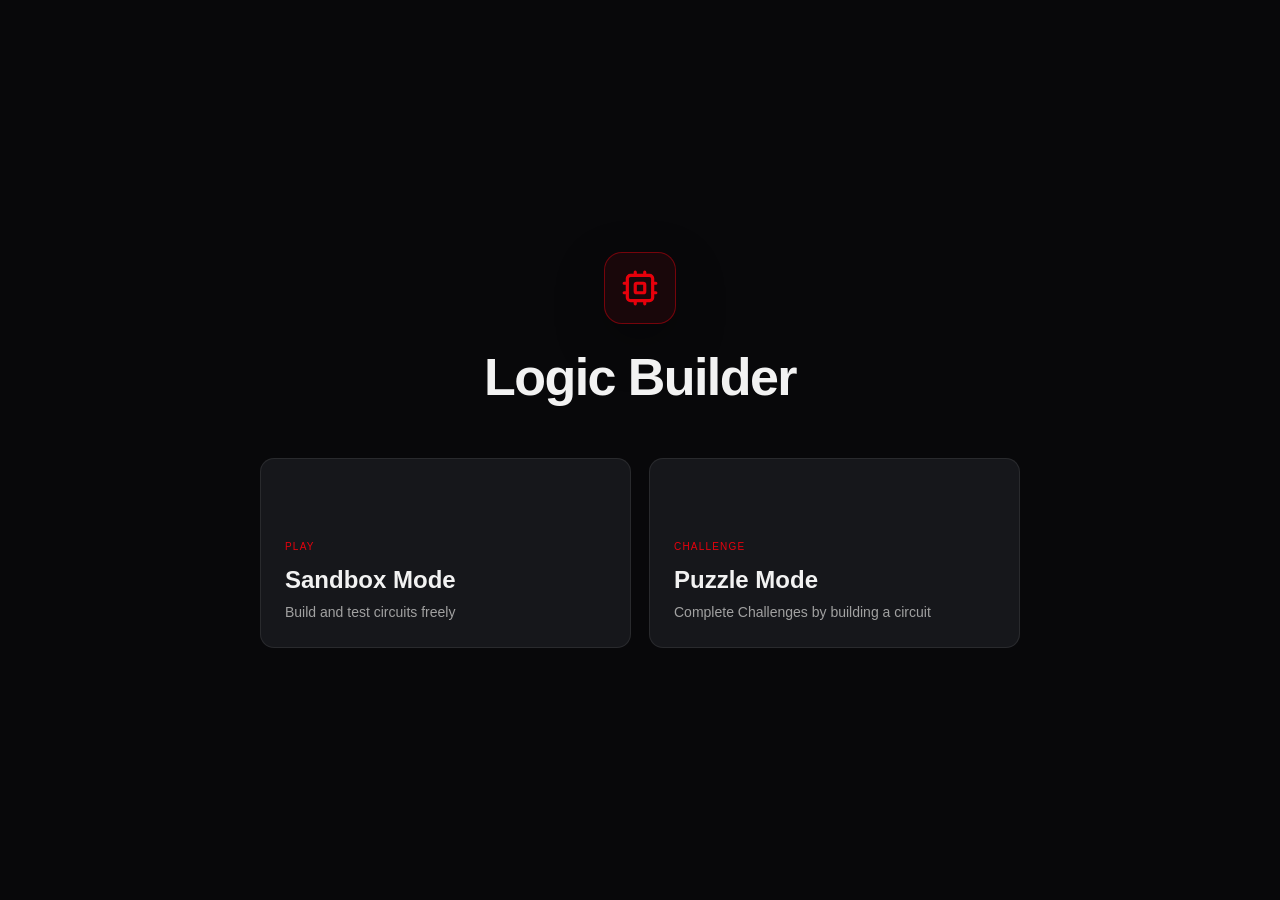
==== commit a59a0839: "Update 2.0: puzzles" ====
--- a/docs/index.html
+++ b/docs/index.html
@@ -3,7 +3,7 @@
 <head>
   <meta charset="UTF-8">
   <meta name="viewport" content="width=device-width, initial-scale=1.0">
-  <title>Logic Builder 1.1 (latest)</title>
+  <title>Logic Builder 2.0</title>
   <link rel="icon" type="image/svg+xml" href="[data-uri]">
   <style>
     /* ============================================================ RESET */
@@ -123,6 +123,10 @@
     .sidebar-item:active { cursor: grabbing; }
     .sidebar-item.editing { cursor: text; }
     .sidebar-item.being-edited { border-color: var(--primary); background: oklch(0.577 0.245 27.325 / 10%); }
+    .sidebar-item.inventory-empty { opacity: 0.42; cursor: not-allowed; filter: grayscale(1); }
+    .sidebar-item.inventory-empty:active { cursor: not-allowed; }
+    .inventory-count { position: absolute; z-index: 2; top: -7px; left: -7px; min-width: 22px; height: 22px; padding: 0 5px; border: 1px solid var(--primary); border-radius: 999px; display: inline-flex; align-items: center; justify-content: center; background: var(--popover); color: var(--foreground); font-size: 10px; font-weight: 700; line-height: 1; }
+    .inventory-empty .inventory-count { border-color: var(--muted-foreground); color: var(--muted-foreground); }
     .sidebar-item .grip { color: oklch(0.708 0 0 / 50%); flex-shrink: 0; }
     .sidebar-item:hover .grip { color: var(--muted-foreground); }
     .sidebar-item .block-icon { color: var(--primary); flex-shrink: 0; }
@@ -357,6 +361,19 @@
     .dialog-body { padding: 16px; }
     .dialog-body p { font-size: 14px; color: var(--muted-foreground); line-height: 1.6; margin-bottom: 20px; white-space: pre-line; }
     .dialog-actions { display: flex; justify-content: flex-end; gap: 8px; }
+    .puzzle-save-option { display: flex; align-items: flex-start; gap: 8px; margin: -4px 0 20px; font-size: 12px; color: var(--muted-foreground); }
+    .puzzle-save-option input { margin-top: 3px; accent-color: var(--primary); }
+    .puzzle-settings-category + .puzzle-settings-category { margin-top: 22px; padding-top: 18px; border-top: 1px solid var(--border); }
+    .puzzle-settings-category h3 { margin-bottom: 6px; font-size: 13px; font-weight: 600; text-transform: uppercase; letter-spacing: .06em; color: var(--primary); }
+    .puzzle-settings-category p { margin-bottom: 12px; font-size: 12px; line-height: 1.6; color: var(--muted-foreground); }
+    .puzzle-settings-actions { display: flex; flex-wrap: wrap; gap: 8px; }
+    .puzzle-settings-category.dangerous h3 { color: var(--destructive); }
+    .truth-table-scroll { max-width: 100%; overflow-x: auto; }
+    .truth-table { border-collapse: collapse; margin: 8px 0 16px; font-family: monospace; font-size: 12px; }
+    .truth-table th, .truth-table td { min-width: 28px; padding: 4px 8px; text-align: center; border: 1px solid var(--border); }
+    .truth-table th { color: var(--primary); font-weight: 600; }
+    .truth-table-result { margin-bottom: 12px; font-size: 12px; }
+    .truth-table-result > strong { display: block; margin-bottom: 4px; color: var(--foreground); }
     
     /* Build dialog */
     .build-info {
@@ -408,15 +425,70 @@
     @keyframes toast-in { from { opacity: 0; transform: translateY(-20px); } to { opacity: 1; transform: translateY(0); } }
     @keyframes toast-out { from { opacity: 1; } to { opacity: 0; transform: translateY(-20px); } }
     
+    /* ============================================================ MODE MENU */
+    .menu-root { height: 100vh; width: 100vw; overflow: auto; background: var(--lb-canvas); }
+    .menu-screen, .mode-screen { min-height: 100%; display: flex; flex-direction: column; align-items: center; }
+    .menu-screen { justify-content: center; padding: 48px 24px; }
+    .menu-brand { display: flex; flex-direction: column; align-items: center; gap: 14px; margin-bottom: 42px; }
+    .menu-brand h1 { font-size: clamp(32px, 5vw, 52px); letter-spacing: -0.03em; }
+    .menu-cpu { width: 72px; height: 72px; display: grid; place-items: center; border: 1px solid oklch(0.577 0.245 27.325 / 45%); border-radius: 18px; color: var(--primary); background: oklch(0.577 0.245 27.325 / 8%); box-shadow: 0 18px 50px rgba(0,0,0,.28); }
+    .menu-cpu svg { width: 38px; height: 38px; }
+    .mode-grid { width: min(760px, 90vw); display: grid; grid-template-columns: repeat(2, minmax(0, 1fr)); gap: 18px; }
+    .mode-card { min-height: 190px; padding: 24px; text-align: left; border: 1px solid var(--border); border-radius: 14px; background: var(--card); display: flex; flex-direction: column; justify-content: flex-end; transition: transform .18s, border-color .18s, background .18s; }
+    .mode-card:hover { transform: translateY(-4px); border-color: oklch(0.577 0.245 27.325 / 55%); background: oklch(0.577 0.245 27.325 / 7%); }
+    .mode-card strong { font-size: 24px; margin: 8px 0 4px; }
+    .mode-card > span:last-child { color: var(--muted-foreground); }
+    .mode-card-label { color: var(--primary); text-transform: uppercase; font-size: 10px; letter-spacing: 0.12em; }
+    .mode-screen { width: min(1200px, 94vw); margin: 0 auto; padding: 44px 0; }
+    .mode-heading { width: 100%; display: flex; align-items: center; justify-content: space-between; margin-bottom: 28px; }
+    .mode-heading h2 { font-size: 34px; }
+    .mode-eyebrow { color: var(--primary); font-size: 11px; text-transform: uppercase; letter-spacing: 0.12em; margin-bottom: 4px; }
+    .mode-back { width: auto; }
+    .puzzle-heading-actions { display: flex; flex-wrap: wrap; justify-content: flex-end; gap: 8px; }
+    .puzzle-grid { width: 100%; display: grid; grid-template-columns: repeat(5, minmax(0, 1fr)); gap: 16px; }
+    .puzzle-card { position: relative; width: 100%; min-width: 0; height: 190px; box-sizing: border-box; border: 1px solid var(--border); border-radius: 12px; background: var(--card); display: flex; align-items: center; justify-content: center; padding: 38px 18px 18px; transition: transform .18s, border-color .18s, background .18s; }
+    .puzzle-card:hover { transform: translateY(-4px); border-color: oklch(0.577 0.245 27.325 / 55%); background: oklch(0.577 0.245 27.325 / 7%); }
+    .puzzle-card.puzzle-solved { border-color: var(--primary); box-shadow: 0 0 18px oklch(0.577 0.245 27.325 / 35%), inset 0 0 18px oklch(0.577 0.245 27.325 / 8%); }
+    .puzzle-card.puzzle-solved:hover { box-shadow: 0 0 24px oklch(0.577 0.245 27.325 / 55%), inset 0 0 18px oklch(0.577 0.245 27.325 / 12%); }
+    .puzzle-card .puzzle-number { position: absolute; top: 12px; left: 12px; width: 34px; height: 34px; border: 1px solid var(--border); border-radius: 50%; display: inline-flex; align-items: center; justify-content: center; box-sizing: border-box; color: var(--foreground); font-size: 14px; }
+    .puzzle-card strong { font-size: 20px; }
+    .puzzle-solved-label { position: absolute; right: 12px; top: 18px; color: var(--primary); font-size: 10px; text-transform: uppercase; letter-spacing: .08em; }
+    .puzzle-status-label { color: var(--primary); }
+    .puzzle-empty { width: 100%; min-height: 190px; border-radius: 12px; }
+    
+    /* ============================================================ PUZZLE PACKS */
+    .puzzle-packs { width: 100%; display: flex; flex-direction: column; gap: 48px; }
+    .puzzle-pack { width: 100%; }
+    .puzzle-section { width: 100%; margin-bottom: 48px; }
+    .puzzle-section:last-child { margin-bottom: 0; }
+    .puzzle-section-heading { display: flex; align-items: center; justify-content: space-between; gap: 16px; margin-bottom: 20px; }
+    .puzzle-section h3 { margin: 0; font-size: 20px; }
+    .puzzle-section-progress { display: flex; align-items: center; gap: 10px; color: var(--muted-foreground); font-size: 11px; white-space: nowrap; }
+    .puzzle-progress-track { width: 88px; height: 6px; overflow: hidden; border-radius: 999px; background: oklch(1 0 0 / 10%); }
+    .puzzle-progress-track > span { display: block; height: 100%; border-radius: inherit; background: var(--primary); transition: width .2s ease; }
+    @media (max-width: 760px) {
+      .mode-heading { align-items: flex-start; flex-direction: column; gap: 16px; }
+      .puzzle-heading-actions { justify-content: flex-start; }
+      .puzzle-grid { grid-template-columns: repeat(3, minmax(0, 1fr)); }
+    }
+    @media (max-width: 520px) {
+      .puzzle-grid { grid-template-columns: repeat(2, minmax(0, 1fr)); }
+    }
+    @media (max-width: 360px) {
+      .puzzle-grid { grid-template-columns: minmax(0, 1fr); }
+    }
+    
     /* ============================================================ MISC */
     .hidden { display: none !important; }
     .truncate { overflow: hidden; text-overflow: ellipsis; white-space: nowrap; }
+    .menu-link { cursor: pointer; border-radius: 6px; padding: 4px 6px; margin-left: -6px; transition: background .15s; }
+    .menu-link:hover { background: oklch(1 0 0 / 6%); }
   </style>
 </head>
 <body>
   <div id="app">
     <header id="header">
-      <div class="header-left">
+      <div class="header-left" id="headerBrand">
         <svg xmlns="http://w3.org" viewBox="10.5 10.5 3 3" width="24" height="24"><rect x="11.25" y="11.25" width="1.5" height="1.5" rx="0.2" fill="none" stroke="#e7000b" stroke-width="0.25"/><rect x="11.7" y="11.7" width="0.6" height="0.6" rx="0.1" fill="#e7000b" opacity="0.2"/><rect x="11.7" y="11.7" width="0.6" height="0.6" rx="0.1" fill="none" stroke="#e7000b" stroke-width="0.15"/><g stroke="#e7000b" stroke-width="0.25" stroke-linecap="round"><line x1="11.6" y1="10.7" x2="11.6" y2="11"/><line x1="12" y1="10.7" x2="12" y2="11"/><line x1="12.4" y1="10.7" x2="12.4" y2="11"/><line x1="11.6" y1="13" x2="11.6" y2="13.3"/><line x1="12" y1="13" x2="12" y2="13.3"/><line x1="12.4" y1="13" x2="12.4" y2="13.3"/><line x1="10.7" y1="11.6" x2="11" y2="11.6"/><line x1="10.7" y1="12" x2="11" y2="12"/><line x1="10.7" y1="12.4" x2="11" y2="12.4"/><line x1="13" y1="11.6" x2="13.3" y2="11.6"/><line x1="13" y1="12" x2="13.3" y2="12"/><line x1="13" y1="12.4" x2="13.3" y2="12.4"/></g></svg>
         <!-- <div class="logo">&gt;_</div> -->
         <h1>Logic Builder</h1>
@@ -443,6 +515,7 @@
       <div class="bottom-actions" id="bottomActions"></div>
     </footer>
   </div>
+  <div id="menuRoot" class="menu-root"></div>
   <div id="dialogRoot"></div>
   <div id="toastRoot"></div>
   <script>
@@ -468,7 +541,6 @@
       xSm: `<svg width="12" height="12" viewBox="0 0 24 24" fill="none" stroke="currentColor" stroke-width="2" stroke-linecap="round" stroke-linejoin="round"><path d="M18 6 6 18"/><path d="m6 6 12 12"/></svg>`,
       trashSm: `<svg width="12" height="12" viewBox="0 0 24 24" fill="none" stroke="currentColor" stroke-width="2" stroke-linecap="round" stroke-linejoin="round"><path d="M3 6h18"/><path d="M19 6v14a2 2 0 0 1-2 2H7a2 2 0 0 1-2-2V6m3 0V4a2 2 0 0 1 2-2h4a2 2 0 0 1 2 2v2"/></svg>`,
     };
-    
     /* ============================================================ CONSTANTS */
     const WORLD_WIDTH = 6000;
     const WORLD_HEIGHT = 4500;
@@ -481,6 +553,12 @@
     const PIN_RADIUS = 7;
     const TERMINAL_PIN_Y = TERMINAL_HEADER_HEIGHT + 14;
     
+    const APP_CONFIG = {
+      secretPassword: '4780',
+      secretSettingsDelayMs: 5000,
+      secretUnlockClicks: 5,
+    };
+    
     function nodeWidth(node) {
       if (node.kind === 'CUSTOM') return NODE_WIDTH_CUSTOM;
       if (node.kind === 'INPUT' || node.kind === 'OUTPUT') return NODE_WIDTH_TERMINAL;
@@ -505,14 +583,13 @@
       }
       return { x: node.position.x + nodeWidth(node), y: node.position.y + HEADER_HEIGHT + pinIndex * PIN_HEIGHT + PIN_HEIGHT / 2 };
     }
-    function wirePath(from, to) {
+    function wirePath(from, to, fromNodeId, toNodeId) {
       const dx = Math.abs(to.x - from.x);
       const offset = Math.max(40, dx * 0.4);
       const c1x = from.x + offset;
       const c2x = to.x - offset;
       return `M ${from.x},${from.y} C ${c1x},${from.y} ${c2x},${to.y} ${to.x},${to.y}`;
     }
-    
     /* ============================================================ STATE */
     let _idCounter = 1;
     function uid(prefix) { _idCounter += 1; return `${prefix}_${Date.now().toString(36)}_${_idCounter}`; }
@@ -520,6 +597,7 @@
     const wireInternals = new Map();
     
     const state = {
+      view: 'menu',
       nodes: [],
       connections: [],
       customBlocks: [],
@@ -532,15 +610,44 @@
       zoom: 1,
       wireDelay: 0,
       wireTransit: {},
+      settingsSecretReady: false,
+      settingsSecretClickCount: 0,
+      secretWireUnlocked: false,
+      puzzlePacks: [],
+      puzzlePackLoadStatus: 'loading',
+      currentPuzzle: null,
+      currentPuzzleId: null,
+      puzzleProgress: {},
+      sandboxSnapshot: null,
     };
     
     const subscribers = new Set();
     function subscribe(fn) { subscribers.add(fn); return () => subscribers.delete(fn); }
     function notify() { subscribers.forEach(fn => fn()); }
     
+    function showMainMenu() {
+      closeAllDialogs();
+      state.view = 'menu';
+      notify();
+    }
+    
+    function showPuzzleMenu() {
+      if (state.currentPuzzle) {
+        leavePuzzle();
+        return;
+      }
+      state.view = 'puzzles';
+      notify();
+    }
+    
+    function showSandbox() {
+      if (state.currentPuzzle) leavePuzzle(false);
+      state.view = 'sandbox';
+      notify();
+    }
     /* ============================================================ NODE FACTORY */
     function makeGate(kind) {
-      if (kind === 'AND') {
+      if (kind === 'AND' || kind === 'NAND' || kind === 'OR' || kind === 'NOR' || kind === 'XOR' || kind === 'XNOR') {
         return {
           inputs: [
             { id: 'a', name: 'a', kind: 'input', value: false },
@@ -553,6 +660,12 @@
         return {
           inputs: [{ id: 'a', name: 'a', kind: 'input', value: false }],
           outputs: [{ id: 'b', name: 'b', kind: 'output', value: false }],
+        };
+      }
+      if (kind === 'WIRE_REVERSE') {
+        return {
+          inputs: [{ id: 'in', name: 'in', kind: 'input', value: false }],
+          outputs: [{ id: 'out', name: 'out', kind: 'output', value: false }],
         };
       }
       return { inputs: [], outputs: [] };
@@ -583,11 +696,16 @@
         state: kind === 'INPUT' ? false : undefined,
       };
     }
-    
     /* ============================================================ SIMULATION */
     function evalGate(kind, inputs, def, allDefs) {
       if (kind === 'AND') return [inputs[0] && inputs[1]];
       if (kind === 'NOT') return [!inputs[0]];
+      if (kind === 'NAND') return [!(inputs[0] && inputs[1])];
+      if (kind === 'NOR') return [!(inputs[0] || inputs[1])];
+      if (kind === 'OR') return [inputs[0] || inputs[1]];
+      if (kind === 'XOR') return [Boolean(inputs[0]) !== Boolean(inputs[1])];
+      if (kind === 'XNOR') return [Boolean(inputs[0]) === Boolean(inputs[1])];
+      if (kind === 'WIRE_REVERSE') return [inputs[0] || false];
       if (kind === 'INPUT') return [];
       if (kind === 'OUTPUT') return [];
       if (kind === 'CUSTOM' && def) {
@@ -657,7 +775,6 @@
     function getEvalResult() {
       return evaluateGraph(state.nodes, state.connections, undefined, state.customBlocks, state.wireTransit);
     }
-    
     /* ============================================================ WIRE DELAY */
     function tickWires() {
       if (state.wireDelay <= 0) {
@@ -701,9 +818,13 @@
         notify();
       }
     }
-    
     /* ============================================================ STORE ACTIONS */
     function addNodeFromTemplate(kind, position, defId) {
+      if (state.currentPuzzle && ['NOT', 'AND', 'NAND', 'NOR', 'OR', 'XOR', 'XNOR'].includes(kind)
+        && getPuzzleBlockRemaining(kind) <= 0) {
+        showToast('No gates left', `This puzzle has no ${kind} gates remaining.`, 'toast-error');
+        return;
+      }
       if (kind === 'CUSTOM' && defId && defId === state.editingBlockId) return;
       const s = state;
       const finalPos = s.nodes.length === 0
@@ -1071,9 +1192,11 @@
       state.zoom = 1;
       state.wireDelay = 0;
       state.wireTransit = {};
+      state.settingsSecretReady = false;
+      state.settingsSecretClickCount = 0;
+      state.secretWireUnlocked = false;
       notify();
     }
-    
     /* ============================================================ TOASTS */
     const RED_TOAST_STYLE = 'toast-success';
     function showToast(title, description, type) {
@@ -1094,7 +1217,6 @@
     function escapeHtml(s) {
       return String(s).replace(/&/g, '&amp;').replace(/</g, '&lt;').replace(/>/g, '&gt;').replace(/"/g, '&quot;');
     }
-    
     /* ============================================================ DIALOGS */
     function closeAllDialogs() {
       document.getElementById('dialogRoot').innerHTML = '';
@@ -1143,6 +1265,63 @@
       cancelBtn.onclick = () => { dlg.close(); if (onCancel) onCancel(); };
       confirmBtn.onclick = () => { dlg.close(); if (onConfirm) onConfirm(); };
       return dlg;
+    }
+    
+    function showRemovePuzzlePacksDialog() {
+      const body = document.createElement('div');
+      body.innerHTML = `
+        <p>Remove all loaded expansion packs?</p>
+        <label class="puzzle-save-option"><input id="deleteExpansionSaves" type="checkbox"> Also delete their saved canvases and solved status</label>
+        <div class="dialog-actions">
+          <button class="btn btn-sm" id="removeExpansionsCancel">Cancel</button>
+          <button class="btn btn-sm btn-destructive" id="removeExpansionsConfirm">Remove expansions</button>
+        </div>
+      `;
+      const dlg = showDialog({ title: 'Remove expansions?', body, maxWidth: 'small' });
+      body.querySelector('#removeExpansionsCancel').onclick = () => dlg.close();
+      body.querySelector('#removeExpansionsConfirm').onclick = () => {
+        const deleteSaves = body.querySelector('#deleteExpansionSaves').checked;
+        dlg.close();
+        removePuzzleExpansions(deleteSaves);
+      };
+    }
+    
+    function showPuzzleSettingsDialog() {
+      const body = document.createElement('div');
+      body.innerHTML = `
+        <section class="puzzle-settings-category">
+          <h3>Expansions</h3>
+          <p>Expansion packs are JSON collections of additional puzzles. Loaded packs stay saved in this browser and appear alongside the built-in puzzles.</p>
+          <div class="puzzle-settings-actions">
+            <button class="btn btn-sm" id="loadPuzzlePackBtn">Load expansion pack</button>
+            <button class="btn btn-sm" id="removePuzzlePacksBtn">Remove expansion packs</button>
+          </div>
+        </section>
+        <section class="puzzle-settings-category dangerous">
+          <h3>Dangerous</h3>
+          <p>Clear every puzzle's solved status and saved canvas. This cannot be undone.</p>
+          <button class="btn btn-sm btn-destructive" id="resetPuzzleProgressBtn">Reset puzzle progress</button>
+        </section>
+      `;
+      const dlg = showDialog({ title: 'Puzzle settings', body, maxWidth: 'medium' });
+      body.querySelector('#loadPuzzlePackBtn').onclick = () => {
+        dlg.close();
+        chooseCustomPuzzlePack();
+      };
+      body.querySelector('#removePuzzlePacksBtn').onclick = () => {
+        dlg.close();
+        showRemovePuzzlePacksDialog();
+      };
+      body.querySelector('#resetPuzzleProgressBtn').onclick = () => {
+        dlg.close();
+        showConfirmDialog({
+          title: 'Reset puzzle progress?',
+          message: 'This clears all solved statuses and saved canvases for every puzzle. This cannot be undone.',
+          confirmLabel: 'Reset progress',
+          destructive: true,
+          onConfirm: resetAllPuzzleProgress,
+        });
+      };
     }
     
     function showBuildDialog({ defaultName, defaultDescription, inputCount, outputCount, onBuild, onCancel }) {
@@ -1189,9 +1368,136 @@
       return dlg;
     }
     
+    function resetSecretSidebarTrigger() {
+      state.settingsSecretReady = false;
+      state.settingsSecretClickCount = 0;
+      const sidebarHeader = document.getElementById('sidebarHeaderIcon');
+      if (sidebarHeader) {
+        sidebarHeader.classList.remove('secret-ready');
+        sidebarHeader.style.cursor = '';
+        sidebarHeader.title = 'Blocks';
+        sidebarHeader.onclick = null;
+      }
+    }
+    
+    function revealSecretSidebar() {
+      const sidebarHeader = document.getElementById('sidebarHeaderIcon');
+      if (!sidebarHeader) return;
+      state.settingsSecretReady = true;
+      sidebarHeader.classList.add('secret-ready');
+      sidebarHeader.style.cursor = 'pointer';
+      sidebarHeader.title = 'Secret block vault';
+      sidebarHeader.onclick = () => {
+        if (!state.settingsSecretReady) return;
+        state.settingsSecretClickCount += 1;
+        const remaining = APP_CONFIG.secretUnlockClicks - state.settingsSecretClickCount;
+        if (state.settingsSecretClickCount >= APP_CONFIG.secretUnlockClicks) {
+          state.settingsSecretClickCount = 0;
+          showSecretPasswordDialog();
+          return;
+        }
+      };
+    }
+    
+    function showSecretPasswordDialog() {
+      const body = document.createElement('div');
+      body.innerHTML = `
+        <div class="form-group">
+          <label class="form-label">Password</label>
+          <input class="form-input mono" id="secretPasswordInput" type="password" placeholder="Enter password" autocomplete="off">
+          <div class="form-hint">This hidden vault unlocks the reverse-wire block.</div>
+        </div>
+        <div class="dialog-actions">
+          <button class="btn btn-sm" id="secretCancelBtn">Cancel</button>
+          <button class="btn btn-primary" id="secretUnlockBtn">Unlock</button>
+        </div>
+      `;
+      const dlg = showDialog({ title: 'Secret vault', body, maxWidth: 'small' });
+      const input = body.querySelector('#secretPasswordInput');
+      const cancelBtn = body.querySelector('#secretCancelBtn');
+      const unlockBtn = body.querySelector('#secretUnlockBtn');
+      const submit = () => {
+        const value = input.value.trim();
+        if (value === APP_CONFIG.secretPassword) {
+          state.secretWireUnlocked = true;
+          dlg.close();
+          renderSidebar();
+          showToast('Unlocked', 'The reverse-wire block has been added to the sidebar.');
+          return;
+        }
+        showToast('Incorrect password', 'The vault stays sealed.', 'toast-error');
+        input.value = '';
+        input.focus();
+      };
+      cancelBtn.onclick = () => dlg.close();
+      unlockBtn.onclick = submit;
+      input.addEventListener('keydown', (e) => { if (e.key === 'Enter') submit(); });
+      setTimeout(() => input.focus(), 0);
+    }
+    
+    function startSettingsSecretTimer() {
+      const resetTimer = () => {
+        clearTimeout(window.__lbSecretSettingsTimer);
+        window.__lbSecretSettingsTimer = setTimeout(() => {
+          revealSecretSidebar();
+        }, APP_CONFIG.secretSettingsDelayMs);
+      };
+      const handlers = [
+        ['pointerdown', resetTimer],
+        ['keydown', resetTimer],
+        ['mousemove', resetTimer],
+        ['input', resetTimer],
+      ];
+      window.__lbSecretSettingsHandlers = handlers;
+      handlers.forEach(([eventName, handler]) => document.body.addEventListener(eventName, handler));
+      resetTimer();
+    }
+    
+    function renderSettingsTruthTable(puzzle) {
+      if (!Array.isArray(puzzle.truth_table)) return '<p class="settings-description">Truth table unavailable.</p>';
+      const headers = Array.from({ length: puzzle.input_count || 0 }, (_, i) => `I${i}`)
+        .concat(Array.from({ length: puzzle.output_count || 0 }, (_, i) => `O${i}`));
+      const rows = puzzle.truth_table.map(row => `<tr>${row.map(value => `<td>${value ? 1 : 0}</td>`).join('')}</tr>`).join('');
+      return `<div class="truth-table-scroll"><table class="truth-table"><thead><tr>${headers.map(value => `<th>${value}</th>`).join('')}</tr></thead><tbody>${rows}</tbody></table></div>`;
+    }
+    
     function showSettings() {
       const body = document.createElement('div');
       const wireDelay = state.wireDelay;
+      const puzzle = state.currentPuzzle && state.currentPuzzle.puzzle;
+      const projectSettings = puzzle
+        ? `
+          <div class="settings-section">
+            <div class="settings-label"><span>Puzzle truth table</span></div>
+            <p class="settings-description">${puzzle.input_count} input(s) · ${puzzle.output_count} output(s)</p>
+            ${renderSettingsTruthTable(puzzle)}
+          </div>
+        `
+        : `
+          <div class="settings-section">
+            <div class="settings-label"><span>Project file</span></div>
+            <p class="settings-description">Export the current canvas and custom blocks to JSON, or import them from a saved project file.</p>
+            <div class="dialog-actions" style="justify-content:flex-start">
+              <button class="btn btn-sm" id="exportBtn">${ICONS.arrowDown || ''} Export JSON</button>
+              <button class="btn btn-sm btn-primary" id="importBtn">${ICONS.arrowUp || ''} Import JSON</button>
+            </div>
+          </div>
+        `;
+      const resetSettings = puzzle
+        ? `
+          <div class="settings-section">
+            <div class="settings-label"><span>Return to puzzles</span></div>
+            <p class="settings-description">Return to the puzzle list. Your canvas is saved automatically.</p>
+            <button class="btn btn-sm" id="resetBtn">${ICONS.check} Back to puzzles</button>
+          </div>
+        `
+        : `
+          <div class="settings-section">
+            <div class="settings-label"><span>Reset game</span></div>
+            <p class="settings-description">Clears the canvas, removes all custom blocks, and resets settings to defaults. Cannot be undone.</p>
+            <button class="btn btn-sm btn-destructive" id="resetBtn" style="border:1px solid oklch(0.577 0.245 27.325 / 40%); background:oklch(0.577 0.245 27.325 / 10%); color:var(--destructive);">${ICONS.rotate} Reset everything</button>
+          </div>
+        `;
       body.innerHTML = `
         <div class="settings-section">
           <div class="settings-label"><span>Wire delay</span><span class="settings-value" id="delayValue">${wireDelay}ms</span></div>
@@ -1200,13 +1506,12 @@
           <p class="settings-description">Artificial propagation delay added to every wire. At 0ms the circuit is instantaneous; raise the value to watch signals travel through the graph.</p>
         </div>
         <div class="settings-divider"></div>
-        <div class="settings-section">
-          <div class="settings-label"><span>Reset game</span></div>
-          <p class="settings-description">Clears the canvas, removes all custom blocks, and resets settings to defaults. Cannot be undone.</p>
-          <button class="btn btn-sm btn-destructive" id="resetBtn" style="border:1px solid oklch(0.577 0.245 27.325 / 40%); background:oklch(0.577 0.245 27.325 / 10%); color:var(--destructive);">${ICONS.rotate} Reset everything</button>
-        </div>
+        ${projectSettings}
+        <div class="settings-divider"></div>
+        ${resetSettings}
       `;
       const dlg = showDialog({ title: 'Settings', body });
+      startSettingsSecretTimer();
       const slider = body.querySelector('#delaySlider');
       const delayValue = body.querySelector('#delayValue');
       slider.addEventListener('input', (e) => {
@@ -1214,21 +1519,43 @@
         setWireDelay(v);
         delayValue.textContent = `${v}ms`;
       });
-      body.querySelector('#resetBtn').onclick = () => {
-        dlg.close();
-        showConfirmDialog({
-          title: 'Reset everything?',
-          message: 'This clears the canvas, removes all custom blocks, and resets settings to defaults.\n\nThis cannot be undone.',
-          confirmLabel: 'Reset',
-          destructive: true,
-          onConfirm: () => {
-            resetGame();
-            showToast('Game reset', 'Canvas, custom blocks, and settings cleared.');
-          },
-        });
+      if (!puzzle) {
+        body.querySelector('#exportBtn').onclick = exportStateToJson;
+        body.querySelector('#importBtn').onclick = chooseImportJsonFile;
+        body.querySelector('#resetBtn').onclick = () => {
+          dlg.close();
+          showConfirmDialog({
+            title: 'Reset everything?',
+            message: 'This clears the canvas, removes all custom blocks, and resets settings to defaults.\n\nThis cannot be undone.',
+            confirmLabel: 'Reset',
+            destructive: true,
+            onConfirm: () => {
+              resetGame();
+              resetSecretSidebarTrigger();
+              showToast('Game reset', 'Canvas, custom blocks, and settings cleared.');
+            },
+          });
+        };
+      } else {
+        body.querySelector('#resetBtn').onclick = () => {
+          dlg.close();
+          leavePuzzle();
+        };
+      }
+      const originalClose = dlg.close;
+      dlg.close = () => {
+        clearTimeout(window.__lbSecretSettingsTimer);
+        if (window.__lbSecretSettingsHandlers) {
+          window.__lbSecretSettingsHandlers.forEach(([eventName, handler]) => {
+            document.body.removeEventListener(eventName, handler);
+          });
+          delete window.__lbSecretSettingsHandlers;
+        }
+    
+        resetSecretSidebarTrigger();
+        originalClose();
       };
     }
-    
     /* ============================================================ RENDERING */
     function el(tag, className, attrs, children) {
       const e = document.createElement(tag);
@@ -1247,12 +1574,139 @@
       return e;
     }
     
+    function renderMenu() {
+      const app = document.getElementById('app');
+      const menuRoot = document.getElementById('menuRoot');
+      const editorVisible = state.view === 'sandbox' || state.view === 'puzzle';
+      app.classList.toggle('hidden', !editorVisible);
+      menuRoot.classList.toggle('hidden', editorVisible);
+      if (editorVisible) {
+        menuRoot.innerHTML = '';
+        return;
+      }
+    
+      if (state.view === 'puzzles') {
+        let packsHtml = '';
+    
+        if (state.puzzlePackLoadStatus === 'loading') {
+          packsHtml = '<div class="puzzle-empty">Loading puzzles...</div>';
+        } else if (state.puzzlePacks.length === 0) {
+          packsHtml = '<div class="puzzle-empty">No Puzzles</div>';
+        } else {
+          packsHtml = state.puzzlePacks.map(pack => {
+            if (Object.keys(pack.sections).length === 0) {
+              return `
+                <div class="puzzle-pack">
+                  <div class="puzzle-empty">No Puzzles</div>
+                </div>
+              `;
+            }
+            const sections = Object.entries(pack.sections).map(([sectionName, puzzles]) => {
+              const solvedCount = puzzles.reduce((count, puzzle, index) => {
+                const puzzleId = getPuzzleId(pack, sectionName, index, puzzle);
+                return count + (state.puzzleProgress[puzzleId] ? 1 : 0);
+              }, 0);
+              const progress = puzzles.length ? Math.round((solvedCount / puzzles.length) * 100) : 0;
+              const cards = puzzles.length > 0
+                ? puzzles.map((puzzle, index) => {
+                  const puzzleId = getPuzzleId(pack, sectionName, index, puzzle);
+                  const solved = Boolean(state.puzzleProgress[puzzleId]);
+                  return `
+                    <button class="puzzle-card${solved ? ' puzzle-solved' : ''}" type="button" data-puzzle-id="${escapeHtml(puzzleId)}" title="${escapeHtml(puzzle.title)}">
+                      <span class="puzzle-number">${index + 1}</span>
+                      <strong>${escapeHtml(puzzle.title)}</strong>
+                      ${solved ? '<span class="puzzle-solved-label">Solved</span>' : ''}
+                    </button>
+                  `;
+                }).join('')
+                : '<div class="puzzle-empty">No Puzzles</div>';
+    
+              return `
+                <section class="puzzle-section">
+                  <div class="puzzle-section-heading">
+                    <h3>${escapeHtml(sectionName)}</h3>
+                    <div class="puzzle-section-progress">
+                      <span>${solvedCount}/${puzzles.length} solved</span>
+                      <div class="puzzle-progress-track" role="progressbar" aria-label="${escapeHtml(sectionName)} progress" aria-valuemin="0" aria-valuemax="${Math.max(puzzles.length, 1)}" aria-valuenow="${solvedCount}">
+                        <span style="width:${progress}%"></span>
+                      </div>
+                    </div>
+                  </div>
+                  <div class="puzzle-grid">${cards}</div>
+                </section>
+              `;
+            }).join('');
+    
+            return `
+              <div class="puzzle-pack">
+                ${sections}
+              </div>
+            `;
+          }).join('');
+        }
+    
+        menuRoot.innerHTML = `
+          <div class="mode-screen">
+            <div class="mode-heading">
+              <div>
+                <div class="mode-eyebrow">Logic Builder</div>
+                <h2>Puzzles</h2>
+              </div>
+              <div class="puzzle-heading-actions">
+                <button class="btn" id="puzzleSettingsBtn" type="button">Settings</button>
+                <button class="btn mode-back" id="puzzleBackBtn" type="button">Back to main Menu</button>
+              </div>
+            </div>
+            <div class="puzzle-packs">${packsHtml}</div>
+          </div>
+        `;
+        document.getElementById('puzzleBackBtn').onclick = showMainMenu;
+        document.getElementById('puzzleSettingsBtn').onclick = showPuzzleSettingsDialog;
+        menuRoot.querySelectorAll('.puzzle-card').forEach(btn => {
+          btn.onclick = () => openPuzzle(btn.dataset.puzzleId);
+        });
+        return;
+      }
+    
+      menuRoot.innerHTML = `
+        <div class="menu-screen">
+          <div class="menu-brand">
+            <div class="menu-cpu">${ICONS.cpu}</div>
+            <h1>Logic Builder</h1>
+          </div>
+          <div class="mode-grid">
+            <button class="mode-card" id="sandboxModeBtn" type="button">
+              <span class="mode-card-label">Play</span>
+              <strong>Sandbox Mode</strong>
+              <span>Build and test circuits freely</span>
+            </button>
+            <button class="mode-card" id="puzzleModeBtn" type="button">
+              <span class="mode-card-label">Challenge</span>
+              <strong>Puzzle Mode</strong>
+              <span>Complete Challenges by building a circuit</span>
+            </button>
+          </div>
+        </div>
+      `;
+      document.getElementById('sandboxModeBtn').onclick = showSandbox;
+      document.getElementById('puzzleModeBtn').onclick = showPuzzleMenu;
+    }
+    
     function renderHeader() {
+      const headerBrand = document.getElementById('headerBrand');
+      if (headerBrand) {
+        headerBrand.classList.add('menu-link');
+        headerBrand.onclick = state.currentPuzzle ? showPuzzleMenu : showMainMenu;
+      }
       const headerRight = document.getElementById('headerRight');
       const isEditing = state.editingBlockId !== null;
       const editingBlock = state.customBlocks.find(b => b.id === state.editingBlockId);
       headerRight.innerHTML = '';
-      if (isEditing) {
+      if (state.currentPuzzle) {
+        const indicator = el('div', 'editing-indicator');
+        indicator.textContent = `Puzzle · ${state.currentPuzzle.puzzle.title}`;
+        headerRight.appendChild(indicator);
+      } else if (isEditing) {
         const indicator = el('div', 'editing-indicator');
         indicator.innerHTML = '<span class="editing-dot"></span> editing ' + escapeHtml(editingBlock ? editingBlock.name : 'block') + ' · drag & rewire, then hit Done';
         headerRight.appendChild(indicator);
@@ -1267,23 +1721,53 @@
     
       const sidebarHeader = document.getElementById('sidebarHeaderIcon');
       sidebarHeader.innerHTML = ICONS.boxes + '<h2>Blocks</h2>';
+      sidebarHeader.classList.remove('secret-ready');
+      sidebarHeader.style.cursor = '';
+      sidebarHeader.title = 'Blocks';
+      sidebarHeader.onclick = null;
     }
     
     function renderSidebar() {
       const list = document.getElementById('sidebarList');
       list.innerHTML = '';
-      const builtins = [
-        { kind: 'AND', label: 'AND', description: 'a · b → c', inCount: 2, outCount: 1 },
-        { kind: 'NOT', label: 'NOT', description: '¬a → b', inCount: 1, outCount: 1 },
-      ];
+      const gateDefinitions = {
+        NOT: { description: '¬a → b', inCount: 1 },
+        AND: { description: 'a · b → c', inCount: 2 },
+        NAND: { description: '¬(a · b) → c', inCount: 2 },
+        NOR: { description: '¬(a ∨ b) → c', inCount: 2 },
+        OR: { description: 'a ∨ b → c', inCount: 2 },
+        XOR: { description: 'a ⊕ b → c', inCount: 2 },
+        XNOR: { description: '¬(a ⊕ b) → c', inCount: 2 },
+      };
+      const puzzleBlocks = state.currentPuzzle ? Object.keys(state.currentPuzzle.blockInventory) : null;
+      const blockKinds = puzzleBlocks || ['AND', 'NOT'];
+      const builtins = blockKinds.map(kind => ({
+        kind,
+        label: kind,
+        description: gateDefinitions[kind].description,
+        inCount: gateDefinitions[kind].inCount,
+        outCount: 1,
+      }));
+      if (!state.currentPuzzle && state.secretWireUnlocked) {
+        builtins.push({ kind: 'WIRE_REVERSE', label: 'R-Wire', description: 'right → left', inCount: 1, outCount: 1 });
+      }
       builtins.forEach(item => {
+        const remaining = state.currentPuzzle ? getPuzzleBlockRemaining(item.kind) : Infinity;
         list.appendChild(renderSidebarItem({
           label: item.label,
           description: item.description,
           inCount: item.inCount,
           outCount: item.outCount,
-          onAdd: () => addNodeFromTemplate(item.kind, { x: WORLD_WIDTH / 2 - 70, y: WORLD_HEIGHT / 2 - 30 }),
-          onDragStart: (e) => { e.dataTransfer.setData('application/json', JSON.stringify({ kind: item.kind })); e.dataTransfer.effectAllowed = 'copy'; },
+          inventoryCount: state.currentPuzzle ? remaining : undefined,
+          disabled: remaining <= 0,
+          onAdd: () => {
+            if (remaining > 0) addNodeFromTemplate(item.kind, { x: WORLD_WIDTH / 2 - 70, y: WORLD_HEIGHT / 2 - 30 });
+          },
+          onDragStart: (e) => {
+            if (remaining <= 0) { e.preventDefault(); return; }
+            e.dataTransfer.setData('application/json', JSON.stringify({ kind: item.kind }));
+            e.dataTransfer.effectAllowed = 'copy';
+          },
         }));
       });
       state.customBlocks.forEach(b => {
@@ -1312,10 +1796,12 @@
     }
     
     function renderSidebarItem(opts) {
-      const item = el('div', 'sidebar-item' + (opts.isBeingEdited ? ' being-edited' : ''));
-      item.draggable = !state.selectionMode;
+      const item = el('div', 'sidebar-item'
+        + (opts.isBeingEdited ? ' being-edited' : '')
+        + (opts.disabled ? ' inventory-empty' : ''));
+      item.draggable = !state.selectionMode && !opts.disabled;
       item.addEventListener('dragstart', (e) => {
-        if (state.selectionMode) { e.preventDefault(); return; }
+        if (state.selectionMode || opts.disabled) { e.preventDefault(); return; }
         opts.onDragStart(e);
       });
     
@@ -1354,6 +1840,11 @@
       }
       labelBtn.appendChild(descDiv);
       item.appendChild(labelBtn);
+      if (opts.inventoryCount !== undefined) {
+        const count = el('span', 'inventory-count', { title: `${opts.inventoryCount} remaining` });
+        count.textContent = opts.inventoryCount === Infinity ? '∞' : String(opts.inventoryCount);
+        item.appendChild(count);
+      }
     
       const badges = el('div', 'pin-badges');
       badges.innerHTML = `<span class="pin-badge pin-badge-in">${opts.inCount} in</span><span class="pin-badge pin-badge-out">${opts.outCount} out</span>`;
@@ -1441,7 +1932,12 @@
       const wiresStat = el('span', 'stat');
       wiresStat.innerHTML = `<span class="num">${state.connections.length}</span> wires`;
       stats.appendChild(wiresStat);
-      if (isEditing) {
+      if (state.currentPuzzle) {
+        stats.appendChild(el('div', 'divider'));
+        const puzzleStat = el('span', 'stat puzzle-status-label');
+        puzzleStat.textContent = `${state.currentPuzzle.puzzle.title} · ${state.puzzleProgress[state.currentPuzzleId] ? 'Solved' : 'Not solved'}`;
+        stats.appendChild(puzzleStat);
+      } else if (isEditing) {
         stats.appendChild(el('div', 'divider'));
         const editStat = el('span', 'stat editing-label');
         editStat.textContent = 'editing ' + (editingBlock ? editingBlock.name : 'block');
@@ -1492,6 +1988,31 @@
         };
         actions.appendChild(cancelBtn);
         actions.appendChild(doneBtn);
+      } else if (state.currentPuzzle) {
+        const clearBtn = el('button', 'btn', { title: 'Clear the puzzle canvas' });
+        clearBtn.innerHTML = ICONS.trashSm + ' Clear';
+        clearBtn.onclick = () => {
+          if (state.nodes.length === 0 && state.connections.length === 0) return;
+          showConfirmDialog({
+            title: 'Clear canvas?',
+            message: 'This removes all nodes and connections from this puzzle canvas.',
+            confirmLabel: 'Clear',
+            destructive: true,
+            onConfirm: () => {
+              state.nodes = [];
+              state.connections = [];
+              state.pendingFrom = null;
+              wireInternals.clear();
+              state.wireTransit = {};
+              notify();
+            },
+          });
+        };
+        const verifyBtn = el('button', 'btn btn-primary', { title: 'Check the circuit against the puzzle truth table' });
+        verifyBtn.innerHTML = ICONS.check + ' Verify';
+        verifyBtn.onclick = verifyCurrentPuzzle;
+        actions.appendChild(clearBtn);
+        actions.appendChild(verifyBtn);
       } else {
         const clearBtn = el('button', 'btn', { title: 'Clear the canvas (custom blocks are kept in the sidebar)' });
         clearBtn.innerHTML = ICONS.trashSm + ' Clear';
@@ -1540,7 +2061,6 @@
         actions.appendChild(buildBtn);
       }
     }
-    
     /* ============================================================ CANVAS RENDERING */
     let prevHadNodes = false;
     
@@ -1670,7 +2190,9 @@
         emptyState.classList.remove('hidden');
         emptyState.innerHTML = `<div><div class="empty-title">${isEditing ? 'Empty block' : 'Empty canvas'}</div><div class="empty-body">${isEditing
           ? 'Drag gates from the sidebar to define this block\'s internal logic. Drag pins into empty space to create <span class="hl">toggles</span> (block inputs) and <span class="hl">lamps</span> (block outputs). Hit <span class="hl">Done</span> when finished.'
-          : 'Drag an <span class="hl">AND</span> or <span class="hl">NOT</span> gate from the left sidebar to get started. Drag output pins into empty space to create lamps; drag input pins into empty space to create toggles. Hit <span class="hl">Build</span> to wrap the whole circuit into a reusable block.'
+          : (state.currentPuzzle
+            ? 'Drag the available gates from the left sidebar to build your circuit. Add toggles and lamps, then hit <span class="hl">Verify</span> to check it against the truth table.'
+            : 'Drag an <span class="hl">AND</span> or <span class="hl">NOT</span> gate from the left sidebar to get started. Drag output pins into empty space to create lamps; drag input pins into empty space to create toggles. Hit <span class="hl">Build</span> to wrap the whole circuit into a reusable block.')
         }</div></div>`;
       } else {
         emptyState.classList.add('hidden');
@@ -1712,14 +2234,14 @@
         const powered = transit !== undefined ? transit : sourceVal;
         const g = document.createElementNS('http://www.w3.org/2000/svg', 'g');
         const hitPath = document.createElementNS('http://www.w3.org/2000/svg', 'path');
-        hitPath.setAttribute('d', wirePath(from, to));
+        hitPath.setAttribute('d', wirePath(from, to, c.fromNode, c.toNode));
         hitPath.setAttribute('stroke', 'transparent');
         hitPath.setAttribute('stroke-width', '14');
         hitPath.setAttribute('fill', 'none');
         hitPath.classList.add('hit');
         hitPath.onclick = () => removeConnection(c.id);
         const visPath = document.createElementNS('http://www.w3.org/2000/svg', 'path');
-        visPath.setAttribute('d', wirePath(from, to));
+        visPath.setAttribute('d', wirePath(from, to, c.fromNode, c.toNode));
         visPath.setAttribute('stroke', powered ? 'var(--lb-wire-hot)' : 'var(--lb-wire-cold)');
         visPath.setAttribute('stroke-width', '2.5');
         visPath.setAttribute('fill', 'none');
@@ -1736,7 +2258,7 @@
             ? ((evalResult.nodeOutputs[pendingFrom.nodeId] && evalResult.nodeOutputs[pendingFrom.nodeId][pendingFrom.pinId]) || false)
             : ((evalResult.nodeInputs[pendingFrom.nodeId] && evalResult.nodeInputs[pendingFrom.nodeId][pendingFrom.pinId]) || false);
           const path = document.createElementNS('http://www.w3.org/2000/svg', 'path');
-          path.setAttribute('d', wirePath(start, pendingCursor));
+          path.setAttribute('d', wirePath(start, pendingCursor, pendingFrom.nodeId, null));
           path.setAttribute('stroke', pendingIsPowered ? 'var(--lb-wire-hot)' : 'var(--lb-wire-cold)');
           path.setAttribute('stroke-width', '2.5');
           path.setAttribute('stroke-dasharray', '6 4');
@@ -1750,6 +2272,12 @@
     function pinGlobalPos(nodeId, pinId, kind) {
       const node = state.nodes.find(n => n.id === nodeId);
       if (!node) return null;
+      if (node.kind === 'WIRE_REVERSE') {
+        if (kind === 'output') {
+          return { x: node.position.x, y: node.position.y + nodeHeight(node) / 2 };
+        }
+        return { x: node.position.x + nodeWidth(node), y: node.position.y + nodeHeight(node) / 2 };
+      }
       if (kind === 'output') {
         const idx = node.outputs.findIndex(p => p.id === pinId);
         if (idx < 0) return null;
@@ -1761,7 +2289,101 @@
       }
     }
     
+    function renderSecretWireNode(node, evalResult) {
+      const powered = {
+        inputs: evalResult.nodeInputs[node.id] || {},
+        outputs: evalResult.nodeOutputs[node.id] || {},
+      };
+      const w = nodeWidth(node);
+      const h = nodeHeight(node);
+      const nodeEl = el('div', 'node');
+      nodeEl.style.left = node.position.x + 'px';
+      nodeEl.style.top = node.position.y + 'px';
+      nodeEl.style.width = w + 'px';
+      nodeEl.dataset.nodeId = node.id;
+    
+      const body = el('div', 'node-body');
+      body.style.width = w + 'px';
+      body.style.height = h + 'px';
+      body.style.border = '1px solid rgba(255,255,255,0.22)';
+      body.style.background = 'rgba(17, 24, 39, 0.85)';
+      body.style.boxShadow = '0 0 0 1px rgba(255,255,255,0.04) inset';
+      body.addEventListener('mousedown', (e) => handleBodyMouseDown(e, node));
+    
+      const header = el('div', 'node-header');
+      header.style.height = HEADER_HEIGHT + 'px';
+      const label = el('span', 'label');
+      label.textContent = 'R-Wire';
+      header.appendChild(label);
+      const delBtn = el('button', 'delete-btn', { 'aria-label': 'Delete node', title: 'Delete' });
+      delBtn.innerHTML = ICONS.trash;
+      delBtn.onclick = (e) => { e.stopPropagation(); removeNode(node.id); };
+      delBtn.addEventListener('mousedown', (e) => e.stopPropagation());
+      header.appendChild(delBtn);
+      body.appendChild(header);
+    
+      const svg = document.createElementNS('http://www.w3.org/2000/svg', 'svg');
+      svg.setAttribute('viewBox', '0 0 140 42');
+      svg.setAttribute('width', '140');
+      svg.setAttribute('height', '42');
+      svg.style.display = 'block';
+      svg.style.margin = '0 auto';
+      svg.style.padding = '6px 0 12px';
+    
+      const line = document.createElementNS('http://www.w3.org/2000/svg', 'path');
+      line.setAttribute('d', 'M 12 21 H 128');
+      line.setAttribute('stroke', powered.outputs.out ? 'var(--lb-wire-hot)' : 'var(--lb-wire-cold)');
+      line.setAttribute('stroke-width', '2.5');
+      line.setAttribute('fill', 'none');
+      line.setAttribute('stroke-linecap', 'round');
+      const arrow = document.createElementNS('http://www.w3.org/2000/svg', 'path');
+      arrow.setAttribute('d', 'M 18 12 L 8 21 L 18 30');
+      arrow.setAttribute('stroke', powered.outputs.out ? 'var(--lb-wire-hot)' : 'var(--lb-wire-cold)');
+      arrow.setAttribute('stroke-width', '2.5');
+      arrow.setAttribute('fill', 'none');
+      arrow.setAttribute('stroke-linecap', 'round');
+      arrow.setAttribute('stroke-linejoin', 'round');
+      svg.appendChild(line);
+      svg.appendChild(arrow);
+      body.appendChild(svg);
+    
+      const outputDot = el('div', 'pin-dot' + (powered.outputs.out ? ' powered' : ''));
+      outputDot.dataset.pin = '1';
+      outputDot.dataset.nodeId = node.id;
+      outputDot.dataset.pinId = node.outputs[0].id;
+      outputDot.dataset.pinKind = 'output';
+      outputDot.style.width = (PIN_RADIUS * 2) + 'px';
+      outputDot.style.height = (PIN_RADIUS * 2) + 'px';
+      outputDot.style.left = (-PIN_RADIUS) + 'px';
+      outputDot.style.top = (h / 2 - PIN_RADIUS) + 'px';
+      outputDot.style.backgroundColor = powered.outputs.out ? 'var(--lb-pin-active)' : 'var(--lb-pin)';
+      outputDot.addEventListener('mousedown', (e) => { e.stopPropagation(); e.preventDefault(); onPinMouseDown(e, node.id, node.outputs[0].id, 'output'); });
+      outputDot.addEventListener('mouseup', (e) => { e.stopPropagation(); onPinMouseUp(e, node.id, node.outputs[0].id, 'output'); });
+    
+      const inputDot = el('div', 'pin-dot' + (powered.inputs.in ? ' powered' : ''));
+      inputDot.dataset.pin = '1';
+      inputDot.dataset.nodeId = node.id;
+      inputDot.dataset.pinId = node.inputs[0].id;
+      inputDot.dataset.pinKind = 'input';
+      inputDot.style.width = (PIN_RADIUS * 2) + 'px';
+      inputDot.style.height = (PIN_RADIUS * 2) + 'px';
+      inputDot.style.right = (-PIN_RADIUS) + 'px';
+      inputDot.style.top = (h / 2 - PIN_RADIUS) + 'px';
+      inputDot.style.backgroundColor = powered.inputs.in ? 'var(--lb-pin-active)' : 'var(--lb-pin)';
+      inputDot.addEventListener('mousedown', (e) => { e.stopPropagation(); e.preventDefault(); onPinMouseDown(e, node.id, node.inputs[0].id, 'input'); });
+      inputDot.addEventListener('mouseup', (e) => { e.stopPropagation(); onPinMouseUp(e, node.id, node.inputs[0].id, 'input'); });
+    
+      nodeEl.appendChild(body);
+      nodeEl.appendChild(outputDot);
+      nodeEl.appendChild(inputDot);
+      return nodeEl;
+    }
+    
     function renderNode(node, evalResult) {
+      if (node.kind === 'WIRE_REVERSE') {
+        return renderSecretWireNode(node, evalResult);
+      }
+    
       const powered = {
         inputs: evalResult.nodeInputs[node.id] || {},
         outputs: evalResult.nodeOutputs[node.id] || {},
@@ -1772,8 +2394,7 @@
       const headerH = isTerminal ? TERMINAL_HEADER_HEIGHT : HEADER_HEIGHT;
     
       let headerLabel = '';
-      if (node.kind === 'AND') headerLabel = 'AND';
-      else if (node.kind === 'NOT') headerLabel = 'NOT';
+      if (['AND', 'NOT', 'NAND', 'NOR', 'OR', 'XOR', 'XNOR'].includes(node.kind)) headerLabel = node.kind;
       else if (node.kind === 'INPUT') headerLabel = 'Toggle';
       else if (node.kind === 'OUTPUT') headerLabel = 'Lamp';
       else if (node.kind === 'CUSTOM') {
@@ -1972,7 +2593,6 @@
         );
       }
     }
-    
     /* ============================================================ EVENT HANDLERS */
     let pendingCursor = null;
     let draggingOverSidebarNode = null;
@@ -2135,15 +2755,15 @@
         }, 0);
       });
     }
-    
     /* ============================================================ MAIN RENDER */
     function renderAll() {
+      renderMenu();
+      if (state.view !== 'sandbox' && state.view !== 'puzzle') return;
       renderHeader();
       renderSidebar();
       renderBottomBar();
       renderCanvas();
     }
-    
     /* ============================================================ WIRE DELAY RAF LOOP */
     let rafId = null;
     function startWireDelayLoop() {
@@ -2159,19 +2779,32 @@
       };
       rafId = requestAnimationFrame(loop);
     }
-    
     /* ============================================================ SAVE AND LOAD */
     function saveStateToLocalStorage() {
+      if (state.view === 'puzzle' && state.currentPuzzleId) {
+        savePuzzleCanvas();
+        return;
+      }
       const data = {
         nodes: state.nodes,
         connections: state.connections,
         customBlocks: state.customBlocks,
       };
-      localStorage.setItem('logicBuilderState', JSON.stringify(data));
+      try {
+        localStorage.setItem('logicBuilderState', JSON.stringify(data));
+      } catch (error) {
+        showToast('Save failed', 'Your sandbox could not be saved to local storage.', 'toast-error');
+      }
     }
     
     function loadStateFromLocalStorage() {
-      const raw = localStorage.getItem('logicBuilderState');
+      let raw;
+      try {
+        raw = localStorage.getItem('logicBuilderState');
+      } catch (error) {
+        showToast('Save unavailable', 'Local storage could not be accessed.', 'toast-error');
+        return;
+      }
       if (!raw) return;
       try {
         const data = JSON.parse(raw);
@@ -2183,16 +2816,871 @@
         }
       } catch (err) {}
     }
-    
     /* ============================================================ EXPORT AND IMPORT */
-    
-    /*TODO*/
-    
+    function getExportData() {
+      return {
+        format: 'logic-builder',
+        version: 1,
+        exportedAt: new Date().toISOString(),
+        nodes: state.nodes,
+        connections: state.connections,
+        customBlocks: state.customBlocks,
+        wireDelay: state.wireDelay,
+        zoom: state.zoom,
+        secretWireUnlocked: state.secretWireUnlocked,
+      };
+    }
+    
+    function exportStateToJson() {
+      const data = getExportData();
+      const json = JSON.stringify(data, null, 2);
+      const blob = new Blob([json], { type: 'application/json' });
+      const url = URL.createObjectURL(blob);
+      const link = document.createElement('a');
+      const date = new Date().toISOString().slice(0, 10);
+      link.href = url;
+      link.download = `logic-builder-${date}.json`;
+      document.body.appendChild(link);
+      link.click();
+      link.remove();
+      URL.revokeObjectURL(url);
+      showToast('Project exported', 'The JSON file has been downloaded.');
+    }
+    
+    function isValidImportedState(data) {
+      return data
+        && typeof data === 'object'
+        && Array.isArray(data.nodes)
+        && Array.isArray(data.connections)
+        && Array.isArray(data.customBlocks);
+    }
+    
+    function importStateFromJson(file) {
+      if (!file) return;
+    
+      const reader = new FileReader();
+      reader.onload = () => {
+        try {
+          const data = JSON.parse(String(reader.result));
+          if (!isValidImportedState(data)) {
+            throw new Error('Invalid Logic Builder JSON');
+          }
+    
+          wireInternals.clear();
+          state.nodes = data.nodes;
+          state.connections = data.connections;
+          state.customBlocks = data.customBlocks;
+          state.pendingFrom = null;
+          state.editingBlockId = null;
+          state.stashedNodes = [];
+          state.stashedConnections = [];
+          state.selectionMode = false;
+          state.selectionRect = null;
+          state.wireTransit = {};
+          document.body.style.cursor = '';
+    
+          if (Number.isFinite(data.wireDelay)) {
+            state.wireDelay = Math.max(0, Math.min(1000, Math.round(data.wireDelay)));
+          }
+          if (Number.isFinite(data.zoom)) {
+            state.zoom = Math.max(0.25, Math.min(2.5, data.zoom));
+          }
+          if (typeof data.secretWireUnlocked === 'boolean') {
+            state.secretWireUnlocked = data.secretWireUnlocked;
+          }
+    
+          notify();
+          showToast('Project imported', `${data.nodes.length} blocks and ${data.connections.length} wires loaded.`);
+        } catch (error) {
+          showToast('Import failed', 'Choose a valid Logic Builder JSON file.', 'toast-error');
+        }
+      };
+      reader.onerror = () => {
+        showToast('Import failed', 'The selected file could not be read.', 'toast-error');
+      };
+      reader.readAsText(file);
+    }
+    
+    function chooseImportJsonFile() {
+      const input = document.createElement('input');
+      input.type = 'file';
+      input.accept = 'application/json,.json';
+      input.style.display = 'none';
+      input.addEventListener('change', () => {
+        importStateFromJson(input.files && input.files[0]);
+      });
+      document.body.appendChild(input);
+      input.click();
+      input.remove();
+    }
+    /* ============================================================ PUZZLE PACKS */
+    const BUILT_IN_PUZZLE_DATA = {
+         "Gate Basics": [
+             {
+                 "title": "Inverter",
+                 "truth_table": [
+                     [0, 1],
+                     [1, 0]
+                 ],
+                 "input_count": 1,
+                 "output_count": 1,
+                 "blocks": {
+                     "not": 1
+                 }
+             },
+             {
+                 "title": "AND-Gate",
+                 "truth_table": [
+                     [0, 0, 0],
+                     [0, 1, 0],
+                     [1, 0, 0],
+                     [1, 1, 1]
+                 ],
+                 "input_count": 2,
+                 "output_count": 1,
+                 "blocks": {
+                     "nand": 1,
+                     "not": 1
+                 }
+             },
+             {
+                 "title": "OR-Gate",
+                 "truth_table": [
+                     [0, 0, 0],
+                     [0, 1, 1],
+                     [1, 0, 1],
+                     [1, 1, 1]
+                 ],
+                 "input_count": 2,
+                 "output_count": 1,
+                 "blocks": {
+                     "nor": 1,
+                     "not": 1
+                 }
+             },
+             {
+                 "title": "NAND-Gate",
+                 "truth_table": [
+                     [0, 0, 1],
+                     [0, 1, 1],
+                     [1, 0, 1],
+                     [1, 1, 0]
+                 ],
+                 "input_count": 2,
+                 "output_count": 1,
+                 "blocks": {
+                     "and": 1,
+                     "not": 1
+                 }
+             },
+             {
+                 "title": "NOR-Gate",
+                 "truth_table": [
+                     [0, 0, 1],
+                     [0, 1, 0],
+                     [1, 0, 0],
+                     [1, 1, 0]
+                 ],
+                 "input_count": 2,
+                 "output_count": 1,
+                 "blocks": {
+                     "or": 1,
+                     "not": 1
+                 }
+             },
+             {
+                 "title": "XOR-Gate",
+                 "truth_table": [
+                     [0, 0, 0],
+                     [0, 1, 1],
+                     [1, 0, 1],
+                     [1, 1, 0]
+                 ],
+                 "input_count": 2,
+                 "output_count": 1,
+                 "blocks": {
+                     "nand": 4
+                 }
+             },
+             {
+                 "title": "XNOR-Gate",
+                 "truth_table": [
+                     [0, 0, 1],
+                     [0, 1, 0],
+                     [1, 0, 0],
+                     [1, 1, 1]
+                 ],
+                 "input_count": 2,
+                 "output_count": 1,
+                 "blocks": {
+                     "xor": 1,
+                     "not": 1
+                 }
+             }
+         ],
+         "Logic": [
+             {
+                 "title": "Implication",
+                 "truth_table": [
+                     [0, 0, 1],
+                     [0, 1, 1],
+                     [1, 0, 0],
+                     [1, 1, 1]
+                 ],
+                 "input_count": 2,
+                 "output_count": 1,
+                 "blocks": {
+                     "not": 1,
+                     "or": 1
+                 }
+             },
+             {
+                 "title": "Two of Three",
+                 "truth_table": [
+                     [0, 0, 0, 0],
+                     [0, 0, 1, 0],
+                     [0, 1, 0, 0],
+                     [0, 1, 1, 1],
+                     [1, 0, 0, 0],
+                     [1, 0, 1, 1],
+                     [1, 1, 0, 1],
+                     [1, 1, 1, 1]
+                 ],
+                 "input_count": 3,
+                 "output_count": 1,
+                 "blocks": {
+                     "and": 3,
+                     "or": 2
+                 }
+             },
+             {
+                 "title": "Exactly One",
+                 "truth_table": [
+                     [0, 0, 0, 0],
+                     [0, 0, 1, 1],
+                     [0, 1, 0, 1],
+                     [0, 1, 1, 0],
+                     [1, 0, 0, 1],
+                     [1, 0, 1, 0],
+                     [1, 1, 0, 0],
+                     [1, 1, 1, 0]
+                 ],
+                 "input_count": 3,
+                 "output_count": 1,
+                 "blocks": {
+                     "not": 3,
+                     "and": 6,
+                     "or": 2
+                 }
+             },
+             {
+                 "title": "Odd Parity",
+                 "truth_table": [
+                     [0, 0, 0, 0],
+                     [0, 0, 1, 1],
+                     [0, 1, 0, 1],
+                     [0, 1, 1, 0],
+                     [1, 0, 0, 1],
+                     [1, 0, 1, 0],
+                     [1, 1, 0, 0],
+                     [1, 1, 1, 1]
+                 ],
+                 "input_count": 3,
+                 "output_count": 1,
+                 "blocks": {
+                     "xor": 2
+                 }
+             },
+             {
+                 "title": "Multiplexer",
+                 "truth_table": [
+                     [0, 0, 0, 0],
+                     [0, 0, 1, 0],
+                     [0, 1, 0, 1],
+                     [0, 1, 1, 0],
+                     [1, 0, 0, 0],
+                     [1, 0, 1, 1],
+                     [1, 1, 0, 1],
+                     [1, 1, 1, 1]
+                 ],
+                 "input_count": 3,
+                 "output_count": 1,
+                 "blocks": {
+                     "not": 1,
+                     "and": 2,
+                     "or": 1
+                 }
+             }
+         ],
+         "Arithmetic": [
+             {
+                 "title": "Half Adder",
+                 "truth_table": [
+                     [0, 0, 0, 0],
+                     [0, 1, 1, 0],
+                     [1, 0, 1, 0],
+                     [1, 1, 0, 1]
+                 ],
+                 "input_count": 2,
+                 "output_count": 2,
+                 "blocks": {
+                     "xor": 1,
+                     "and": 1
+                 }
+             },
+             {
+                 "title": "Full Adder",
+                 "truth_table": [
+                     [0, 0, 0, 0, 0],
+                     [0, 0, 1, 1, 0],
+                     [0, 1, 0, 1, 0],
+                     [0, 1, 1, 0, 1],
+                     [1, 0, 0, 1, 0],
+                     [1, 0, 1, 0, 1],
+                     [1, 1, 0, 0, 1],
+                     [1, 1, 1, 1, 1]
+                 ],
+                 "input_count": 3,
+                 "output_count": 2,
+                 "blocks": {
+                     "xor": 2,
+                     "and": 2,
+                     "or": 1
+                 }
+             },
+             {
+                 "title": "Carry Detector",
+                 "truth_table": [
+                     [0, 0, 0, 0],
+                     [0, 0, 1, 0],
+                     [0, 1, 0, 0],
+                     [0, 1, 1, 1],
+                     [1, 0, 0, 0],
+                     [1, 0, 1, 1],
+                     [1, 1, 0, 1],
+                     [1, 1, 1, 1]
+                 ],
+                 "input_count": 3,
+                 "output_count": 1,
+                 "blocks": {
+                     "and": 3,
+                     "or": 2
+                 }
+             }
+         ],
+         "Cryptic": [
+             {
+                 "title": "The Strange Pattern",
+                 "truth_table": [
+                     [0, 0, 0, 1],
+                     [0, 0, 1, 0],
+                     [0, 1, 0, 1],
+                     [0, 1, 1, 1],
+                     [1, 0, 0, 0],
+                     [1, 0, 1, 1],
+                     [1, 1, 0, 0],
+                     [1, 1, 1, 0]
+                 ],
+                 "input_count": 3,
+                 "output_count": 1,
+                 "blocks": {
+                     "not": 3,
+                     "and": 4,
+                     "or": 2,
+                     "xor": 1
+                 }
+             },
+             {
+                 "title": "The Hidden Rule",
+                 "truth_table": [
+                     [0, 0, 0, 0],
+                     [0, 0, 1, 1],
+                     [0, 1, 0, 0],
+                     [0, 1, 1, 1],
+                     [1, 0, 0, 1],
+                     [1, 0, 1, 0],
+                     [1, 1, 0, 1],
+                     [1, 1, 1, 0]
+                 ],
+                 "input_count": 3,
+                 "output_count": 1,
+                 "blocks": {
+                     "xor": 2,
+                     "not": 1,
+                     "and": 2,
+                     "or": 2
+                 }
+             },
+             {
+                 "title": "Alien Logic",
+                 "truth_table": [
+                     [0, 0, 0, 1],
+                     [0, 0, 1, 1],
+                     [0, 1, 0, 0],
+                     [0, 1, 1, 0],
+                     [1, 0, 0, 0],
+                     [1, 0, 1, 1],
+                     [1, 1, 0, 1],
+                     [1, 1, 1, 0]
+                 ],
+                 "input_count": 3,
+                 "output_count": 1,
+                 "blocks": {
+                     "and": 5,
+                     "or": 3,
+                     "not": 3,
+                     "xor": 2,
+                     "xnor": 1,
+                     "nand": 2,
+                     "nor": 2
+                 }
+             },
+             {
+                 "title": "Unknown Function",
+                 "truth_table": [
+                     [0, 0, 0, 0],
+                     [0, 0, 1, 1],
+                     [0, 1, 0, 1],
+                     [0, 1, 1, 0],
+                     [1, 0, 0, 0],
+                     [1, 0, 1, 1],
+                     [1, 1, 0, 0],
+                     [1, 1, 1, 1]
+                 ],
+                 "input_count": 3,
+                 "output_count": 1,
+                 "blocks": {
+                     "and": 5,
+                     "or": 3,
+                     "not": 3,
+                     "xor": 2,
+                     "xnor": 2,
+                     "nand": 3,
+                     "nor": 3
+                 }
+             }
+         ]
+     };
+    const PUZZLE_PACKS_STORAGE_KEY = 'logicBuilderPuzzlePacks';
+    const PUZZLE_PROGRESS_STORAGE_KEY = 'logicBuilderPuzzleProgress';
+    const PUZZLE_SAVE_PREFIX = 'logicBuilderPuzzleSave:';
+    
+    function normalizePuzzleSections(data) {
+      if (!data || typeof data !== 'object' || Array.isArray(data)) return null;
+    
+      if (data.sections && typeof data.sections === 'object' && !Array.isArray(data.sections)) {
+        data = data.sections;
+      }
+    
+      const sections = {};
+      for (const [name, puzzles] of Object.entries(data)) {
+        if (!Array.isArray(puzzles)) continue;
+        sections[name] = puzzles.filter(puzzle => puzzle && typeof puzzle.title === 'string' && puzzle.title.trim())
+          .map(puzzle => ({ ...puzzle, title: puzzle.title.trim() }));
+      }
+      return sections;
+    }
+    
+    function normalizePuzzlePack(data, defaultName, id, isBuiltIn) {
+      if (!data || typeof data !== 'object' || Array.isArray(data)) return null;
+    
+      let name = defaultName;
+      if (typeof data.name === 'string' && data.name.trim()) name = data.name.trim();
+      if (typeof data.title === 'string' && data.title.trim()) name = data.title.trim();
+    
+      const sections = normalizePuzzleSections(data);
+      if (!sections) return null;
+    
+      return { id, name, sections, isBuiltIn: Boolean(isBuiltIn) };
+    }
+    
+    function readPuzzleStorage(key, fallback) {
+      let raw;
+      try {
+        raw = localStorage.getItem(key);
+      } catch (error) {
+        showToast('Puzzle storage unavailable', 'Local storage could not be accessed.', 'toast-error');
+        return fallback;
+      }
+      if (!raw) return fallback;
+      try {
+        return JSON.parse(raw);
+      } catch (error) {
+        showToast('Saved data could not be loaded', 'Puzzle storage contains invalid JSON.', 'toast-error');
+        return fallback;
+      }
+    }
+    
+    function loadPuzzleProgress() {
+      const progress = readPuzzleStorage(PUZZLE_PROGRESS_STORAGE_KEY, {});
+      state.puzzleProgress = progress && typeof progress === 'object' && !Array.isArray(progress) ? progress : {};
+      if (progress && (typeof progress !== 'object' || Array.isArray(progress))) {
+        showToast('Puzzle progress invalid', 'Saved puzzle status could not be loaded.', 'toast-error');
+      }
+    }
+    
+    async function loadBuiltInPuzzlePacks() {
+      let data = BUILT_IN_PUZZLE_DATA;
+    
+      try {
+        const response = await fetch('./puzzles.json', { cache: 'no-store' });
+        if (response.ok) data = await response.json();
+      } catch (error) {
+        // Embedded data keeps the built-in pack available for file:// usage.
+      }
+    
+      const builtIn = normalizePuzzlePack(data, 'Built-in', 'builtin', true);
+      const savedPacks = readPuzzleStorage(PUZZLE_PACKS_STORAGE_KEY, []);
+      const expansions = Array.isArray(savedPacks)
+        ? savedPacks.map(pack => {
+          const name = pack && typeof pack.name === 'string' ? pack.name : 'Custom Pack';
+          return normalizePuzzlePack(pack, name, `expansion:${encodeURIComponent(name)}`, false);
+        }).filter(Boolean)
+        : [];
+      if (!Array.isArray(savedPacks)) {
+        showToast('Expansion data invalid', 'Saved puzzle expansions could not be loaded.', 'toast-error');
+      }
+      state.puzzlePacks = [...(builtIn ? [builtIn] : []), ...expansions];
+      state.puzzlePackLoadStatus = builtIn || expansions.length ? 'loaded' : 'empty';
+      notify();
+    }
+    
+    function getPuzzleId(pack, sectionName, index, puzzle) {
+      return JSON.stringify([pack.id, sectionName, index, puzzle.title]);
+    }
+    
+    function findPuzzleById(id) {
+      for (const pack of state.puzzlePacks) {
+        for (const [sectionName, puzzles] of Object.entries(pack.sections)) {
+          for (let index = 0; index < puzzles.length; index++) {
+            const puzzle = puzzles[index];
+            if (getPuzzleId(pack, sectionName, index, puzzle) === id) {
+              return { pack, sectionName, puzzle, id };
+            }
+          }
+        }
+      }
+      return null;
+    }
+    
+    function puzzleSaveKey(id) {
+      return PUZZLE_SAVE_PREFIX + encodeURIComponent(id);
+    }
+    
+    function getPuzzleBlockInventory(puzzle) {
+      const blocks = puzzle.blocks;
+      if (blocks === undefined || blocks === null) return {};
+      if (Array.isArray(blocks)) {
+        const inventory = {};
+        for (const kind of blocks) {
+          const normalizedKind = String(kind).toUpperCase();
+          if (['NOT', 'AND', 'NAND', 'NOR', 'OR', 'XOR', 'XNOR'].includes(normalizedKind)) {
+            inventory[normalizedKind] = Infinity;
+          }
+        }
+        return inventory;
+      }
+      if (typeof blocks !== 'object') return null;
+    
+      const inventory = {};
+      for (const [kind, count] of Object.entries(blocks)) {
+        const normalizedKind = kind.toUpperCase();
+        if (!['NOT', 'AND', 'NAND', 'NOR', 'OR', 'XOR', 'XNOR'].includes(normalizedKind)
+          || !Number.isSafeInteger(count) || count < 0) {
+          return null;
+        }
+        inventory[normalizedKind] = count;
+      }
+      return inventory;
+    }
+    
+    function getPuzzleBlockRemaining(kind) {
+      if (!state.currentPuzzle) return Infinity;
+      const allowed = state.currentPuzzle.blockInventory[kind];
+      if (allowed === undefined) return 0;
+      if (allowed === Infinity) return Infinity;
+      const used = state.nodes.filter(node => node.kind === kind).length;
+      return Math.max(0, allowed - used);
+    }
+    
+    function savePuzzleCanvas() {
+      if (!state.currentPuzzleId) return;
+      const data = { nodes: state.nodes, connections: state.connections };
+      try {
+        localStorage.setItem(puzzleSaveKey(state.currentPuzzleId), JSON.stringify(data));
+      } catch (error) {
+        showToast('Puzzle save failed', 'Your puzzle canvas could not be saved to local storage.', 'toast-error');
+      }
+    }
+    
+    function openPuzzle(id) {
+      const entry = findPuzzleById(id);
+      if (!entry) {
+        showToast('Puzzle unavailable', 'This puzzle could not be found in the loaded packs.', 'toast-error');
+        return;
+      }
+    
+      const blockInventory = getPuzzleBlockInventory(entry.puzzle);
+      if (!blockInventory) {
+        showToast('Invalid puzzle', 'The puzzle block inventory must map supported gate names to non-negative counts.', 'toast-error');
+        return;
+      }
+    
+      state.sandboxSnapshot = {
+        nodes: state.nodes,
+        connections: state.connections,
+        customBlocks: state.customBlocks,
+        zoom: state.zoom,
+      };
+      state.currentPuzzle = { ...entry, blockInventory };
+      state.currentPuzzleId = id;
+      state.view = 'puzzle';
+      const saved = readPuzzleStorage(puzzleSaveKey(id), null);
+      if (saved && Array.isArray(saved.nodes) && Array.isArray(saved.connections)) {
+        state.nodes = saved.nodes;
+        state.connections = saved.connections;
+      } else {
+        if (saved !== null) showToast('Puzzle save invalid', 'This puzzle canvas could not be loaded; a blank canvas was opened.', 'toast-error');
+        state.nodes = [];
+        state.connections = [];
+      }
+      state.customBlocks = [];
+      state.pendingFrom = null;
+      state.zoom = 1;
+      wireInternals.clear();
+      state.wireTransit = {};
+      notify();
+    }
+    
+    function leavePuzzle(returnToPuzzles) {
+      if (!state.currentPuzzle) return;
+      savePuzzleCanvas();
+      const snapshot = state.sandboxSnapshot;
+      state.nodes = snapshot ? snapshot.nodes : [];
+      state.connections = snapshot ? snapshot.connections : [];
+      state.customBlocks = snapshot ? snapshot.customBlocks : [];
+      state.zoom = snapshot ? snapshot.zoom : 1;
+      state.sandboxSnapshot = null;
+      state.currentPuzzle = null;
+      state.currentPuzzleId = null;
+      state.pendingFrom = null;
+      wireInternals.clear();
+      state.wireTransit = {};
+      state.view = returnToPuzzles === false ? 'menu' : 'puzzles';
+      notify();
+    }
+    
+    function persistPuzzleProgress() {
+      try {
+        localStorage.setItem(PUZZLE_PROGRESS_STORAGE_KEY, JSON.stringify(state.puzzleProgress));
+        return true;
+      } catch (error) {
+        showToast('Progress save failed', 'Puzzle progress could not be saved to local storage.', 'toast-error');
+        return false;
+      }
+    }
+    
+    function verifyCurrentPuzzle() {
+      const entry = state.currentPuzzle;
+      if (!entry) return;
+      const puzzle = entry.puzzle;
+      const inputs = state.nodes.filter(node => node.kind === 'INPUT');
+      const outputs = state.nodes.filter(node => node.kind === 'OUTPUT');
+      if (inputs.length !== puzzle.input_count || outputs.length !== puzzle.output_count) {
+        showToast(
+          'Incorrect input or output count',
+          `This puzzle requires ${puzzle.input_count} toggle(s) and ${puzzle.output_count} lamp(s); the canvas has ${inputs.length} and ${outputs.length}.`,
+          'toast-error'
+        );
+        return;
+      }
+    
+      if (!Array.isArray(puzzle.truth_table) || puzzle.truth_table.some(row =>
+        !Array.isArray(row) || row.length !== inputs.length + outputs.length
+        || row.some(value => value !== 0 && value !== 1 && value !== false && value !== true)
+      )) {
+        showToast('Invalid puzzle', 'The puzzle truth table does not match its input and output counts.', 'toast-error');
+        return;
+      }
+    
+      const hasSequentialNames = nodes => nodes.every(node =>
+        /^\d+$/.test(node.name || '')
+        && node.name === String(Number(node.name))
+        && Number.isSafeInteger(Number(node.name))
+        && Number(node.name) < nodes.length
+      ) && new Set(nodes.map(node => Number(node.name))).size === nodes.length;
+      const orderNodes = nodes => hasSequentialNames(nodes)
+        ? nodes.slice().sort((a, b) => Number(a.name) - Number(b.name))
+        : nodes;
+      const inputNodes = orderNodes(inputs);
+      const outputNodes = orderNodes(outputs);
+      const allNodesNumbered = hasSequentialNames(inputs) && hasSequentialNames(outputs);
+      if (!allNodesNumbered) {
+        showToast('Default terminal order used', 'Name toggles and lamps 0 to n to choose their truth-table order.');
+      }
+    
+      const currentTable = puzzle.truth_table.map(row => {
+        const overrides = new Map(inputNodes.map((node, index) => [node.id, Boolean(row[index])]));
+        const result = evaluateGraph(state.nodes, state.connections, overrides, state.customBlocks);
+        return [
+          ...row.slice(0, inputs.length),
+          ...outputNodes.map(node => Boolean(result.nodeInputs[node.id] && result.nodeInputs[node.id].in)),
+        ];
+      });
+      const passed = puzzle.truth_table.every((row, rowIndex) =>
+        row.slice(inputs.length).every((expected, outputIndex) =>
+          Boolean(expected) === currentTable[rowIndex][inputs.length + outputIndex]
+        )
+      );
+      showPuzzleResult(puzzle, currentTable, passed);
+    }
+    
+    function showPuzzleResult(puzzle, currentTable, passed) {
+      if (passed) {
+        state.puzzleProgress[state.currentPuzzleId] = true;
+        persistPuzzleProgress();
+        notify();
+      }
+      const body = document.createElement('div');
+      if (passed) {
+        body.innerHTML = `<p>You solved <strong>${escapeHtml(puzzle.title)}</strong>!</p><div class="dialog-actions"><button class="btn btn-primary" id="puzzleResultOk">OK</button></div>`;
+      } else {
+        const headers = Array.from({ length: puzzle.input_count }, (_, i) => `I${i}`)
+          .concat(Array.from({ length: puzzle.output_count }, (_, i) => `O${i}`));
+        const renderTable = (rows) => `
+          <table class="truth-table"><thead><tr>${headers.map(value => `<th>${value}</th>`).join('')}</tr></thead>
+          <tbody>${rows.map(row => `<tr>${row.map(value => `<td>${value ? 1 : 0}</td>`).join('')}</tr>`).join('')}</tbody></table>
+        `;
+        body.innerHTML = `
+          <p>The circuit does not match the required truth table.</p>
+          <div class="truth-table-result"><strong>Expected</strong>${renderTable(puzzle.truth_table)}</div>
+          <div class="truth-table-result"><strong>Your circuit</strong>${renderTable(currentTable)}</div>
+          <div class="dialog-actions"><button class="btn btn-primary" id="puzzleResultOk">OK</button></div>
+        `;
+      }
+      const dlg = showDialog({ title: passed ? 'Puzzle solved' : 'Not quite', body, maxWidth: 'medium' });
+      body.querySelector('#puzzleResultOk').onclick = () => {
+        dlg.close();
+        if (passed) leavePuzzle();
+      };
+    }
+    
+    function loadCustomPuzzlePack(file) {
+      if (!file) return;
+    
+      const reader = new FileReader();
+      reader.onload = () => {
+        try {
+          const data = JSON.parse(String(reader.result));
+          const fallbackName = file.name.replace(/\.json$/i, '') || 'Custom Pack';
+          const pack = normalizePuzzlePack(data, fallbackName, null, false);
+          if (!pack) throw new Error('Invalid puzzle pack');
+          pack.id = `expansion:${encodeURIComponent(pack.name)}`;
+    
+          const duplicateIndex = state.puzzlePacks.findIndex(existing => existing.id === pack.id);
+          if (duplicateIndex >= 0) state.puzzlePacks[duplicateIndex] = pack;
+          else state.puzzlePacks = [...state.puzzlePacks, pack];
+          try {
+            localStorage.setItem(PUZZLE_PACKS_STORAGE_KEY, JSON.stringify(
+              state.puzzlePacks.filter(existing => !existing.isBuiltIn).map(({ name, sections }) => ({ name, sections }))
+            ));
+          } catch (error) {
+            showToast('Expansion save failed', 'The expansion was loaded but could not be saved to local storage.', 'toast-error');
+          }
+          state.puzzlePackLoadStatus = 'loaded';
+          notify();
+          showToast('Expansion pack loaded', `${pack.name} · ${Object.keys(pack.sections).length} section(s)`);
+        } catch (error) {
+          showToast('Import failed', 'Choose a valid puzzle expansion JSON file.', 'toast-error');
+        }
+      };
+      reader.onerror = () => {
+        showToast('Import failed', 'The selected puzzle file could not be read.', 'toast-error');
+      };
+      reader.readAsText(file);
+    }
+    
+    function removePuzzleExpansions(deleteSaves) {
+      const expansions = state.puzzlePacks.filter(pack => !pack.isBuiltIn);
+      try {
+        localStorage.setItem(PUZZLE_PACKS_STORAGE_KEY, '[]');
+      } catch (error) {
+        showToast('Expansion removal failed', 'The loaded expansions could not be removed from local storage.', 'toast-error');
+        return;
+      }
+      if (deleteSaves) {
+        try {
+          const saveKeys = [];
+          for (let i = 0; i < localStorage.length; i++) {
+            const key = localStorage.key(i);
+            if (key && key.startsWith(PUZZLE_SAVE_PREFIX)) saveKeys.push(key);
+          }
+          for (const key of saveKeys) {
+            const id = decodeURIComponent(key.slice(PUZZLE_SAVE_PREFIX.length));
+            if (expansions.some(pack => id.startsWith(`["${pack.id}"`))) localStorage.removeItem(key);
+          }
+        } catch (error) {
+          showToast('Expansion saves partly removed', 'Some expansion saves could not be deleted.', 'toast-error');
+          return;
+        }
+        for (const id of Object.keys(state.puzzleProgress)) {
+          if (expansions.some(pack => id.startsWith(`["${pack.id}"`))) delete state.puzzleProgress[id];
+        }
+        if (!persistPuzzleProgress()) return;
+      }
+      state.puzzlePacks = state.puzzlePacks.filter(pack => pack.isBuiltIn);
+      notify();
+      showToast('Expansions removed', deleteSaves ? 'Expansion packs and their puzzle saves were deleted.' : 'Expansion packs were removed; their puzzle saves were kept.');
+    }
+    
+    function resetAllPuzzleProgress() {
+      const previousProgress = state.puzzleProgress;
+      state.puzzleProgress = {};
+      try {
+        const keys = [];
+        for (let i = 0; i < localStorage.length; i++) {
+          const key = localStorage.key(i);
+          if (key && key.startsWith(PUZZLE_SAVE_PREFIX)) keys.push(key);
+        }
+        keys.forEach(key => localStorage.removeItem(key));
+      } catch (error) {
+        state.puzzleProgress = previousProgress;
+        showToast('Puzzle reset incomplete', 'Some saved puzzle canvases could not be removed from local storage.', 'toast-error');
+        return;
+      }
+      if (!persistPuzzleProgress()) {
+        state.puzzleProgress = previousProgress;
+        notify();
+        return;
+      }
+      notify();
+      showToast('Puzzle progress reset', 'Solved status and saved canvases for all puzzles were cleared.');
+    }
+    
+    function chooseCustomPuzzlePack() {
+      const input = document.createElement('input');
+      input.type = 'file';
+      input.accept = 'application/json,.json';
+      input.style.position = 'fixed';
+      input.style.opacity = '0';
+      input.style.pointerEvents = 'none';
+      input.setAttribute('aria-hidden', 'true');
+      input.addEventListener('change', () => {
+        const file = input.files && input.files[0];
+        if (file) loadCustomPuzzlePack(file);
+        input.value = '';
+        input.remove();
+      });
+      input.addEventListener('cancel', () => input.remove());
+      document.body.appendChild(input);
+      input.click();
+    }
     /* ============================================================ INIT */
     function init() {
       setupCanvasEvents();
       setupPendingWireTracking();
       loadStateFromLocalStorage();
+      loadPuzzleProgress();
       renderAll();
       subscribe(() => {
         saveStateToLocalStorage();
@@ -2200,6 +3688,7 @@
         if (state.wireDelay > 0 && rafId === null) startWireDelayLoop();
         if (state.wireDelay <= 0 && rafId !== null) { cancelAnimationFrame(rafId); rafId = null; }
       });
+      loadBuiltInPuzzlePacks();
     }
     
     if (document.readyState === 'loading') {
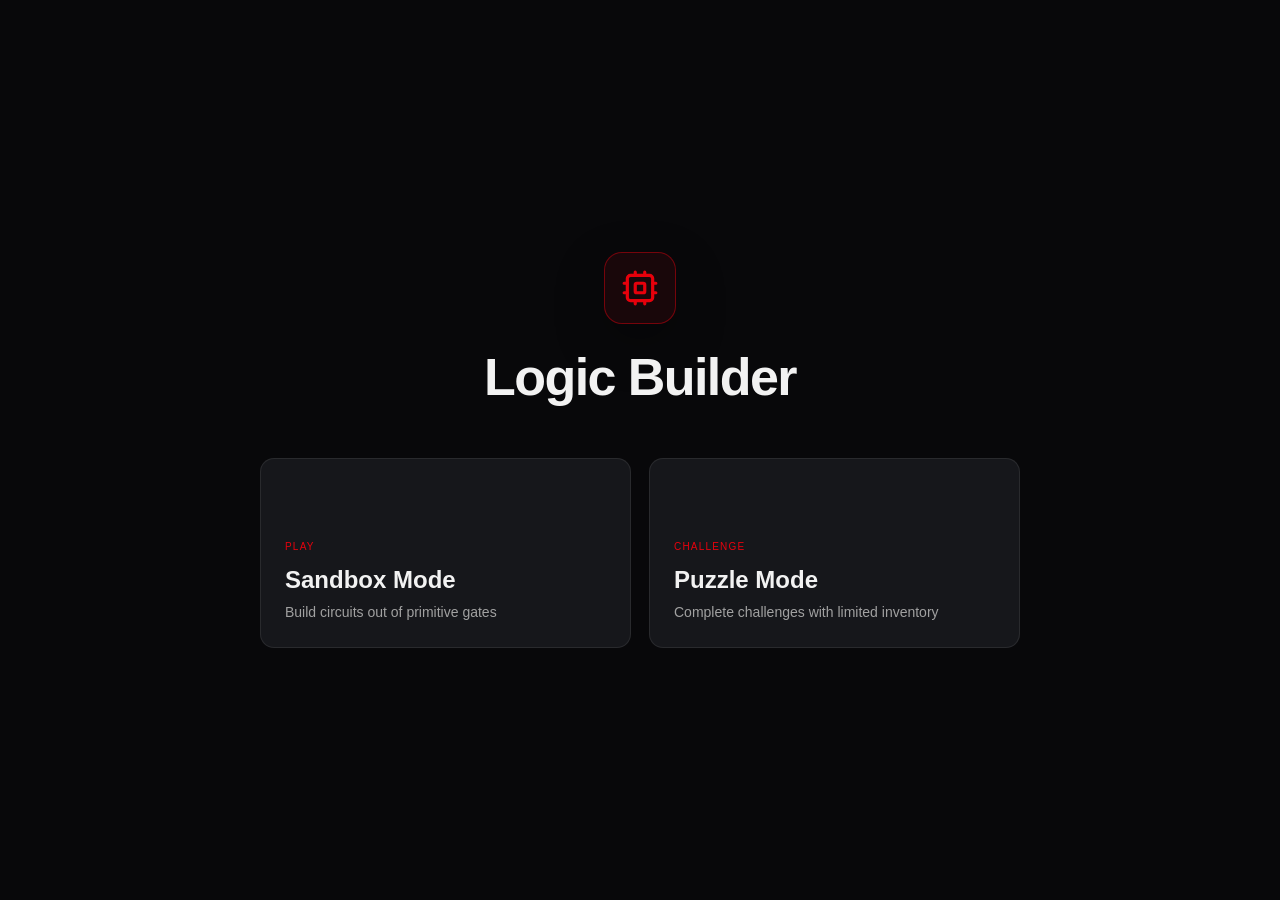
==== commit 21f66439: "2.2: Editor upgrade + projects" ====
--- a/docs/index.html
+++ b/docs/index.html
@@ -3,7 +3,7 @@
 <head>
   <meta charset="UTF-8">
   <meta name="viewport" content="width=device-width, initial-scale=1.0">
-  <title>Logic Builder 2.0</title>
+  <title>Logic Builder 2.2</title>
   <link rel="icon" type="image/svg+xml" href="[data-uri]">
   <style>
     /* ============================================================ RESET */
@@ -25,7 +25,7 @@
     ::-webkit-scrollbar-track { background: transparent; }
     ::-webkit-scrollbar-thumb { background: oklch(0.32 0.005 270); border-radius: 4px; }
     ::-webkit-scrollbar-thumb:hover { background: oklch(0.4 0.005 270); }
-    
+
     /* ============================================================ THEME */
     :root {
       --radius: 0.625rem;
@@ -60,10 +60,10 @@
       --lb-wire-cold: oklch(0.4 0.005 270);
       --lb-wire-hot: oklch(0.577 0.245 27.325);
     }
-    
+
     /* ============================================================ APP LAYOUT */
     #app { height: 100vh; width: 100vw; display: flex; flex-direction: column; background: var(--background); color: var(--foreground); overflow: hidden; }
-    
+
     /* ============================================================ HEADER */
     #header {
       height: 48px; flex-shrink: 0; display: flex; align-items: center; justify-content: space-between;
@@ -91,10 +91,10 @@
       border-radius: 6px; color: var(--muted-foreground); transition: all 0.15s;
     }
     .icon-btn:hover { color: var(--foreground); background: oklch(1 0 0 / 6%); }
-    
+
     /* ============================================================ MAIN */
     #main { display: flex; flex: 1; min-height: 0; }
-    
+
     /* ============================================================ SIDEBAR */
     #sidebar {
       width: 256px; flex-shrink: 0; height: 100%; display: flex; flex-direction: column;
@@ -106,12 +106,15 @@
     }
     .sidebar-header h2 { font-size: 14px; font-weight: 600; text-transform: uppercase; letter-spacing: 0.05em; color: var(--foreground); }
     .sidebar-header svg { color: var(--primary); }
+    .sidebar-search { padding: 8px 8px 8px; border-bottom: 1px solid var(--border); }
+    .sidebar-search-input { width: 100%; height: 32px; border: 1px solid var(--border); border-radius: 6px; background: oklch(1 0 0 / 6%); color: var(--foreground); padding: 0 10px; outline: none; font-size: 12px; }
+    .sidebar-search-input:focus { border-color: var(--primary); }
     .sidebar-list { flex: 1; overflow-y: auto; padding: 8px; }
     .sidebar-list > * + * { margin-top: 4px; }
     .sidebar-footer {
       border-top: 1px solid var(--border); padding: 8px 12px; font-size: 10px; color: var(--muted-foreground);
     }
-    
+
     /* Sidebar item */
     .sidebar-item {
       position: relative; display: flex; align-items: center; gap: 8px;
@@ -161,7 +164,7 @@
     .sidebar-input.mono { font-family: monospace; font-size: 10px; }
     .sidebar-input:focus { border-color: var(--primary); }
     .sidebar-input.name-input { font-size: 12px; }
-    
+
     /* ============================================================ CANVAS */
     #canvasContainer { position: relative; flex: 1; min-width: 0; height: 100%; }
     #viewport {
@@ -188,7 +191,7 @@
     #wireSvg { position: absolute; left: 0; top: 0; overflow: visible; pointer-events: none; }
     #wireSvg g { pointer-events: auto; }
     #wireSvg g path.hit { cursor: pointer; }
-    
+
     /* Empty state */
     .empty-state {
       position: absolute; inset: 0; display: flex; align-items: center; justify-content: center;
@@ -197,7 +200,7 @@
     .empty-state .empty-title { font-size: 24px; font-weight: 600; color: oklch(0.96 0 0 / 40%); margin-bottom: 8px; }
     .empty-state .empty-body { font-size: 14px; color: oklch(0.708 0 0 / 80%); line-height: 1.6; }
     .empty-state .empty-body .hl { color: var(--primary); font-weight: 600; }
-    
+
     /* Pending wire status */
     .pending-status {
       position: absolute; bottom: 8px; left: 8px; font-size: 10px;
@@ -226,12 +229,14 @@
       border-radius: 4px; font-size: 10px; font-family: monospace; color: oklch(0.96 0 0 / 70%); transition: all 0.15s;
     }
     .zoom-label:hover { color: var(--foreground); background: oklch(1 0 0 / 6%); }
-    
+
     /* ============================================================ NODE */
     .node {
       position: absolute; user-select: none;
     }
     .node.dragging-over-sidebar { opacity: 0.6; box-shadow: 0 0 0 2px var(--destructive); }
+    .node.selected .node-body { border-color: var(--primary); box-shadow: 0 0 0 2px oklch(0.577 0.245 27.325 / 55%), 0 4px 12px rgba(0,0,0,0.4); }
+    .editor-selection-box { position: absolute; z-index: 30; pointer-events: none; border: 1px solid var(--primary); background: oklch(0.577 0.245 27.325 / 12%); box-sizing: border-box; }
     .node-body {
       position: relative; border-radius: 8px; border: 1px solid var(--lb-node-border);
       background: var(--lb-node-bg); box-shadow: 0 4px 12px rgba(0,0,0,0.4);
@@ -247,7 +252,7 @@
       color: oklch(0.96 0 0 / 40%); transition: color 0.15s; padding: 0; display: flex;
     }
     .node-header .delete-btn:hover { color: oklch(0.96 0 0 / 80%); }
-    
+
     /* Pin rows (inside node body for non-terminal nodes) */
     .pin-list {
       position: absolute; top: 0; display: flex; flex-direction: column; height: 100%;
@@ -259,7 +264,7 @@
       font-size: 10px; text-transform: uppercase; font-family: monospace; letter-spacing: 0.025em; color: oklch(0.96 0 0 / 70%);
     }
     .pin-row .pin-name.powered { color: var(--primary); }
-    
+
     /* Pin dots (on the edges of the node) */
     .pin-dot {
       position: absolute; border-radius: 50%; border: 2px solid var(--background);
@@ -267,7 +272,7 @@
       width: 14px; height: 14px;
     }
     .pin-dot.powered { box-shadow: 0 0 8px 0 oklch(0.577 0.245 27.325 / 0.7); }
-    
+
     /* Terminal body */
     .terminal-body { padding: 0 8px 4px; }
     .toggle-btn {
@@ -286,7 +291,7 @@
     .lamp-body.powered { border-color: var(--primary); background: oklch(0.577 0.245 27.325 / 25%); box-shadow: 0 0 8px 0 oklch(0.577 0.245 27.325 / 0.7); }
     .lamp-indicator { height: 14px; width: 14px; border-radius: 50%; background: var(--lb-pin); }
     .lamp-indicator.powered { background: var(--lb-pin-active); box-shadow: 0 0 10px 2px var(--lb-pin-active); }
-    
+
     /* Terminal rename */
     .terminal-rename { padding: 0 8px 6px; }
     .terminal-rename .rename-input {
@@ -304,7 +309,7 @@
     .terminal-rename .rename-row { display: flex; align-items: center; gap: 4px; }
     .terminal-rename .rename-row .confirm-btn { color: var(--primary); }
     .terminal-rename .rename-row .cancel-btn { color: oklch(0.96 0 0 / 40%); }
-    
+
     /* ============================================================ BOTTOM BAR */
     #bottomBar {
       height: 56px; flex-shrink: 0; display: flex; align-items: center; justify-content: space-between;
@@ -316,7 +321,7 @@
     .bottom-stats .divider { height: 12px; width: 1px; background: var(--border); }
     .bottom-stats .editing-label { color: var(--primary); }
     .bottom-actions { display: flex; align-items: center; gap: 8px; }
-    
+
     /* Buttons */
     .btn {
       display: inline-flex; align-items: center; justify-content: center; gap: 6px;
@@ -338,8 +343,15 @@
     }
     .btn-destructive:hover { background: oklch(0.577 0.245 27.325 / 90%); }
     .btn:disabled { opacity: 0.5; cursor: not-allowed; }
-    
+
     /* ============================================================ DIALOG */
+    .editor-context-menu { position: fixed; z-index: 80; min-width: 180px; max-width: 220px; max-height: 280px; overflow-y: auto; border: 1px solid var(--border); border-radius: 8px; padding: 4px; background: var(--popover); box-shadow: 0 12px 32px rgba(0,0,0,.45); }
+    .editor-context-menu button { display: flex; align-items: center; gap: 9px; width: 100%; height: 30px; padding: 0 10px; border-radius: 5px; text-align: left; color: var(--foreground); font-size: 12px; }
+    .editor-context-menu button:hover { background: oklch(1 0 0 / 7%); }
+    .editor-context-menu button.editor-context-destructive { color: var(--destructive); }
+    .editor-context-menu-icon { display: inline-flex; align-items: center; justify-content: center; width: 16px; height: 16px; flex: 0 0 16px; color: var(--muted-foreground); }
+    .editor-context-menu-icon svg { width: 14px; height: 14px; }
+    .editor-context-menu-divider { height: 1px; margin: 4px 6px; background: var(--border); }
     .dialog-overlay {
       position: fixed; inset: 0; z-index: 50; display: flex; align-items: center; justify-content: center;
       background: rgba(0,0,0,0.6); backdrop-filter: blur(4px);
@@ -372,9 +384,18 @@
     .truth-table { border-collapse: collapse; margin: 8px 0 16px; font-family: monospace; font-size: 12px; }
     .truth-table th, .truth-table td { min-width: 28px; padding: 4px 8px; text-align: center; border: 1px solid var(--border); }
     .truth-table th { color: var(--primary); font-weight: 600; }
+    .truth-table td.truth-table-mismatch { color: var(--destructive); background: oklch(0.577 0.245 27.325 / 15%); font-weight: 700; }
     .truth-table-result { margin-bottom: 12px; font-size: 12px; }
     .truth-table-result > strong { display: block; margin-bottom: 4px; color: var(--foreground); }
-    
+    .puzzle-truth-window { position: fixed; z-index: 45; top: 50%; left: 50%; transform: translate(-50%, -50%); max-width: calc(100vw - 24px); max-height: calc(100vh - 24px); overflow: auto; border: 1px solid var(--primary); border-radius: 8px; background: var(--popover); box-shadow: 0 16px 48px rgba(0, 0, 0, .55); }
+    .puzzle-truth-window-header { height: 32px; display: flex; justify-content: flex-end; align-items: center; padding: 4px 6px; cursor: grab; touch-action: none; }
+    .puzzle-truth-window-header:active { cursor: grabbing; }
+    .puzzle-truth-window-close { display: grid; width: 24px; height: 24px; place-items: center; border-radius: 4px; color: var(--muted-foreground); cursor: pointer; }
+    .puzzle-truth-window-close:hover { color: var(--foreground); background: oklch(1 0 0 / 8%); }
+    .puzzle-truth-window-close svg { width: 16px; height: 16px; }
+    .puzzle-truth-window-body { padding: 0 10px 10px; }
+    .puzzle-truth-window .truth-table { margin: 0; }
+
     /* Build dialog */
     .build-info {
       border-radius: 6px; border: 1px solid oklch(0.577 0.245 27.325 / 30%);
@@ -390,8 +411,12 @@
     }
     .form-input.mono { font-family: monospace; }
     .form-input:focus { border-color: var(--primary); }
+    select.form-input { color-scheme: dark; }
+    select.form-input option { background: var(--popover); color: var(--foreground); }
     .form-hint { font-size: 10px; color: oklch(0.708 0 0 / 70%); margin-top: 4px; }
-    
+    .project-metadata-fields .form-group { margin-bottom: 12px; }
+    .project-metadata-fields .form-hint { margin: -4px 0 16px; }
+
     /* Settings */
     .settings-section { margin-bottom: 20px; }
     .settings-section:last-child { margin-bottom: 0; }
@@ -404,7 +429,7 @@
     .range-labels span:first-child { float: left; }
     .range-labels span:last-child { float: right; }
     .range-labels::after { content: ''; display: block; clear: both; }
-    
+
     /* ============================================================ TOAST */
     #toastRoot {
       position: fixed; top: 16px; left: 50%; transform: translateX(-50%); z-index: 100;
@@ -424,7 +449,7 @@
     .toast .toast-description { font-size: 12px; opacity: 0.9; margin-top: 2px; }
     @keyframes toast-in { from { opacity: 0; transform: translateY(-20px); } to { opacity: 1; transform: translateY(0); } }
     @keyframes toast-out { from { opacity: 1; } to { opacity: 0; transform: translateY(-20px); } }
-    
+
     /* ============================================================ MODE MENU */
     .menu-root { height: 100vh; width: 100vw; overflow: auto; background: var(--lb-canvas); }
     .menu-screen, .mode-screen { min-height: 100%; display: flex; flex-direction: column; align-items: center; }
@@ -446,6 +471,18 @@
     .mode-back { width: auto; }
     .puzzle-heading-actions { display: flex; flex-wrap: wrap; justify-content: flex-end; gap: 8px; }
     .puzzle-grid { width: 100%; display: grid; grid-template-columns: repeat(5, minmax(0, 1fr)); gap: 16px; }
+    .project-list { width: 100%; display: flex; flex-direction: column; gap: 10px; }
+    .project-card { width: 100%; min-height: 64px; padding: 10px 16px; border: 1px solid var(--border); border-radius: 10px; background: var(--card); display: grid; grid-template-columns: minmax(180px, 1fr) minmax(0, 2fr) auto; align-items: center; gap: 16px; text-align: left; transition: border-color .18s, background .18s; }
+    .project-card:hover { border-color: oklch(0.577 0.245 27.325 / 55%); background: oklch(0.577 0.245 27.325 / 7%); }
+    .project-card strong { overflow: hidden; text-overflow: ellipsis; white-space: nowrap; font-size: 15px; }
+    .project-card span { overflow: hidden; text-overflow: ellipsis; white-space: nowrap; color: var(--muted-foreground); }
+    .project-card small { color: var(--muted-foreground); white-space: nowrap; }
+    .project-empty { width: 100%; padding: 34px 18px; border: 1px dashed var(--border); border-radius: 12px; color: var(--muted-foreground); text-align: center; }
+    .project-gate-options { display: grid; grid-template-columns: repeat(2, minmax(0, 1fr)); gap: 8px 16px; margin: -4px 0 18px; }
+    .project-gate-options label { display: flex; align-items: center; gap: 8px; color: var(--muted-foreground); font-size: 12px; }
+    .project-gate-options input { accent-color: var(--primary); }
+    .project-description-input { min-height: 72px; resize: vertical; }
+    .project-status-label { color: var(--muted-foreground); }
     .puzzle-card { position: relative; width: 100%; min-width: 0; height: 190px; box-sizing: border-box; border: 1px solid var(--border); border-radius: 12px; background: var(--card); display: flex; align-items: center; justify-content: center; padding: 38px 18px 18px; transition: transform .18s, border-color .18s, background .18s; }
     .puzzle-card:hover { transform: translateY(-4px); border-color: oklch(0.577 0.245 27.325 / 55%); background: oklch(0.577 0.245 27.325 / 7%); }
     .puzzle-card.puzzle-solved { border-color: var(--primary); box-shadow: 0 0 18px oklch(0.577 0.245 27.325 / 35%), inset 0 0 18px oklch(0.577 0.245 27.325 / 8%); }
@@ -455,7 +492,7 @@
     .puzzle-solved-label { position: absolute; right: 12px; top: 18px; color: var(--primary); font-size: 10px; text-transform: uppercase; letter-spacing: .08em; }
     .puzzle-status-label { color: var(--primary); }
     .puzzle-empty { width: 100%; min-height: 190px; border-radius: 12px; }
-    
+
     /* ============================================================ PUZZLE PACKS */
     .puzzle-packs { width: 100%; display: flex; flex-direction: column; gap: 48px; }
     .puzzle-pack { width: 100%; }
@@ -470,6 +507,10 @@
       .mode-heading { align-items: flex-start; flex-direction: column; gap: 16px; }
       .puzzle-heading-actions { justify-content: flex-start; }
       .puzzle-grid { grid-template-columns: repeat(3, minmax(0, 1fr)); }
+      .project-card { grid-template-columns: minmax(0, 1fr) auto; gap: 4px 12px; }
+      .project-card strong { grid-column: 1; }
+      .project-card span { grid-column: 1; grid-row: 2; }
+      .project-card small { grid-column: 2; grid-row: 1 / span 2; }
     }
     @media (max-width: 520px) {
       .puzzle-grid { grid-template-columns: repeat(2, minmax(0, 1fr)); }
@@ -477,7 +518,67 @@
     @media (max-width: 360px) {
       .puzzle-grid { grid-template-columns: minmax(0, 1fr); }
     }
-    
+
+    /* Mobile editor only */
+    .mobile-sidebar-toggle { display: none; }
+    @media (max-width: 760px) {
+      #app { height: 100dvh; }
+      #header { height: 44px; padding: 0 8px; }
+      .header-left { min-width: 0; gap: 5px; }
+      .header-left > svg { width: 20px; height: 20px; flex-shrink: 0; }
+      .header-left h1 { font-size: 13px; white-space: nowrap; }
+      .header-left .subtitle { display: none; }
+      .header-right { min-width: 0; gap: 5px; }
+      .header-right .editing-indicator { min-width: 0; overflow: hidden; text-overflow: ellipsis; white-space: nowrap; }
+      .header-right .legend { display: none; }
+      .mobile-sidebar-toggle { display: inline-flex; height: 30px; padding: 0 9px; white-space: nowrap; }
+
+      #main { position: relative; }
+      #sidebar {
+        position: absolute;
+        z-index: 21;
+        top: 0;
+        bottom: 0;
+        left: 0;
+        width: min(84vw, 256px);
+        height: auto;
+        transform: translateX(-101%);
+        transition: transform .18s ease-out;
+        box-shadow: 8px 0 24px rgba(0, 0, 0, .35);
+      }
+      #app.mobile-sidebar-open #sidebar { transform: translateX(0); }
+      .sidebar-header { min-height: 38px; padding: 7px 10px; }
+      .sidebar-header h2 { font-size: 12px; }
+      .sidebar-header svg { width: 16px; height: 16px; }
+      .sidebar-list { padding: 6px; }
+      .sidebar-list > * + * { margin-top: 3px; }
+      .sidebar-item { gap: 5px; padding: 5px 6px; }
+      .sidebar-item .grip { display: none; }
+      .sidebar-item-label .name { font-size: 11px; }
+      .sidebar-item-label .desc { display: none; }
+      .pin-badges { display: none; }
+      .inventory-count { top: -5px; left: -5px; min-width: 19px; height: 19px; font-size: 9px; }
+      .sidebar-footer { display: none; }
+      .sidebar-actions { position: static; transform: none; opacity: 1; background: none; padding: 0; }
+      .action-btn { padding: 5px; }
+
+      #bottomBar { height: auto; min-height: 48px; gap: 6px; padding: 5px 7px; }
+      .bottom-stats { min-width: 0; flex: 1; gap: 6px; overflow: hidden; font-size: 10px; }
+      .bottom-stats .stat { min-width: 0; white-space: nowrap; }
+      .bottom-stats .puzzle-status-label,
+      .bottom-stats .project-status-label { overflow: hidden; text-overflow: ellipsis; }
+      .bottom-actions { flex-shrink: 0; gap: 4px; }
+      .bottom-actions .btn { height: 32px; padding: 0 8px; font-size: 11px; }
+    }
+
+    @media (max-width: 420px) {
+      .header-right .editing-indicator { max-width: 92px; font-size: 9px; }
+      #bottomBar { align-items: center; }
+      .bottom-stats > .stat:not(.puzzle-status-label):not(.project-status-label),
+      .bottom-stats > .divider { display: none; }
+      .bottom-actions .btn { gap: 4px; padding: 0 6px; }
+    }
+
     /* ============================================================ MISC */
     .hidden { display: none !important; }
     .truncate { overflow: hidden; text-overflow: ellipsis; white-space: nowrap; }
@@ -499,6 +600,7 @@
     <div id="main">
       <aside id="sidebar">
         <div class="sidebar-header" id="sidebarHeaderIcon"></div>
+        <div class="sidebar-search" id="sidebarSearchContainer"></div>
         <div class="sidebar-list" id="sidebarList"></div>
         <div class="sidebar-footer">Drag onto canvas · click to add · drag a node back here to delete</div>
       </aside>
@@ -518,9 +620,10 @@
   <div id="menuRoot" class="menu-root"></div>
   <div id="dialogRoot"></div>
   <div id="toastRoot"></div>
+  <div id="editorContextMenu" class="editor-context-menu hidden"></div>
   <script>
     "use strict";
-    
+
     /* ============================================================ ICONS */
     const ICONS = {
       boxes: `<svg xmlns="http://www.w3.org/2000/svg" width="24" height="24" viewBox="0 0 24 24" fill="none" stroke="currentColor" stroke-width="2" stroke-linecap="round" stroke-linejoin="round" class="lucide lucide-blocks preview-icon"><path d="M10 22V7a1 1 0 0 0-1-1H4a2 2 0 0 0-2 2v12a2 2 0 0 0 2 2h12a2 2 0 0 0 2-2v-5a1 1 0 0 0-1-1H2"/><rect x="14" y="2" width="8" height="8" rx="1"/></svg>`,
@@ -540,6 +643,10 @@
       checkSm: `<svg width="12" height="12" viewBox="0 0 24 24" fill="none" stroke="currentColor" stroke-width="2" stroke-linecap="round" stroke-linejoin="round"><polyline points="20 6 9 17 4 12"/></svg>`,
       xSm: `<svg width="12" height="12" viewBox="0 0 24 24" fill="none" stroke="currentColor" stroke-width="2" stroke-linecap="round" stroke-linejoin="round"><path d="M18 6 6 18"/><path d="m6 6 12 12"/></svg>`,
       trashSm: `<svg width="12" height="12" viewBox="0 0 24 24" fill="none" stroke="currentColor" stroke-width="2" stroke-linecap="round" stroke-linejoin="round"><path d="M3 6h18"/><path d="M19 6v14a2 2 0 0 1-2 2H7a2 2 0 0 1-2-2V6m3 0V4a2 2 0 0 1 2-2h4a2 2 0 0 1 2 2v2"/></svg>`,
+      copy: `<svg width="14" height="14" viewBox="0 0 24 24" fill="none" stroke="currentColor" stroke-width="2" stroke-linecap="round" stroke-linejoin="round"><rect x="8" y="8" width="13" height="13" rx="2"/><path d="M16 8V5a2 2 0 0 0-2-2H5a2 2 0 0 0-2 2v9a2 2 0 0 0 2 2h3"/></svg>`,
+      clipboard: `<svg width="14" height="14" viewBox="0 0 24 24" fill="none" stroke="currentColor" stroke-width="2" stroke-linecap="round" stroke-linejoin="round"><rect x="5" y="4" width="14" height="18" rx="2"/><path d="M9 4.5a2 2 0 0 1 2-2h2a2 2 0 0 1 2 2V6H9z"/></svg>`,
+      toggle: `<svg width="14" height="14" viewBox="0 0 24 24" fill="none" stroke="currentColor" stroke-width="2" stroke-linecap="round" stroke-linejoin="round"><rect x="2" y="6" width="20" height="12" rx="6"/><circle cx="8" cy="12" r="3"/></svg>`,
+      lamp: `<svg width="14" height="14" viewBox="0 0 24 24" fill="none" stroke="currentColor" stroke-width="2" stroke-linecap="round" stroke-linejoin="round"><path d="M9 18h6"/><path d="M10 22h4"/><path d="M8.2 14.5A7 7 0 1 1 15.8 14.5c-.9.7-1.3 1.5-1.5 2.5h-4.6c-.2-1-.6-1.8-1.5-2.5z"/></svg>`,
     };
     /* ============================================================ CONSTANTS */
     const WORLD_WIDTH = 6000;
@@ -552,13 +659,13 @@
     const PIN_HEIGHT = 28;
     const PIN_RADIUS = 7;
     const TERMINAL_PIN_Y = TERMINAL_HEADER_HEIGHT + 14;
-    
+
     const APP_CONFIG = {
       secretPassword: '4780',
       secretSettingsDelayMs: 5000,
       secretUnlockClicks: 5,
     };
-    
+
     function nodeWidth(node) {
       if (node.kind === 'CUSTOM') return NODE_WIDTH_CUSTOM;
       if (node.kind === 'INPUT' || node.kind === 'OUTPUT') return NODE_WIDTH_TERMINAL;
@@ -585,17 +692,35 @@
     }
     function wirePath(from, to, fromNodeId, toNodeId) {
       const dx = Math.abs(to.x - from.x);
-      const offset = Math.max(40, dx * 0.4);
-      const c1x = from.x + offset;
-      const c2x = to.x - offset;
+      const offset = Math.max(40, dx * 0.35);
+      const fromNode = fromNodeId ? state.nodes.find(node => node.id === fromNodeId) : null;
+      const toNode = toNodeId ? state.nodes.find(node => node.id === toNodeId) : null;
+
+      let c1x;
+      if (fromNode && fromNode.kind === 'WIRE_REVERSE') {
+        c1x = from.x - offset;
+      } else if (fromNode) {
+        c1x = from.x + offset;
+      } else {
+        c1x = to.x >= from.x ? from.x + offset : from.x - offset;
+      }
+
+      let c2x;
+      if (toNode && toNode.kind === 'WIRE_REVERSE') {
+        c2x = to.x + offset;
+      } else if (toNode) {
+        c2x = to.x - offset;
+      } else {
+        c2x = to.x >= from.x ? to.x - offset : to.x + offset;
+      }
       return `M ${from.x},${from.y} C ${c1x},${from.y} ${c2x},${to.y} ${to.x},${to.y}`;
     }
     /* ============================================================ STATE */
     let _idCounter = 1;
     function uid(prefix) { _idCounter += 1; return `${prefix}_${Date.now().toString(36)}_${_idCounter}`; }
-    
+
     const wireInternals = new Map();
-    
+
     const state = {
       view: 'menu',
       nodes: [],
@@ -607,6 +732,8 @@
       stashedConnections: [],
       selectionMode: false,
       selectionRect: null,
+      selectionBlockName: null,
+      selectionBlockDescription: null,
       zoom: 1,
       wireDelay: 0,
       wireTransit: {},
@@ -619,18 +746,52 @@
       currentPuzzleId: null,
       puzzleProgress: {},
       sandboxSnapshot: null,
+      projects: [],
+      currentProjectId: null,
+      sidebarSearch: '',
+      selectedNodeIds: new Set(),
+      editorSelectionRect: null,
+      editorClipboard: null,
+      editorCursorWorld: { x: 0, y: 0 },
+      hasShownCopyToast: false,
+      simulationCache: new Map(),
+      graphOutputMemory: new Map(),
+      notifyFramePending: false,
     };
-    
+
     const subscribers = new Set();
     function subscribe(fn) { subscribers.add(fn); return () => subscribers.delete(fn); }
-    function notify() { subscribers.forEach(fn => fn()); }
-    
+    let notifyWindowStart = 0;
+    let notifyWindowCount = 0;
+    const NOTIFY_LIMIT_PER_MS = 2;
+    const NOTIFY_WINDOW_MS = 1;
+
+    function notify() {
+      if (state.notifyFramePending) return;
+      state.notifyFramePending = true;
+      requestAnimationFrame(() => {
+        const now = typeof performance !== 'undefined' ? performance.now() : Date.now();
+        if (now - notifyWindowStart >= NOTIFY_WINDOW_MS) {
+          notifyWindowStart = now;
+          notifyWindowCount = 0;
+        }
+        if (notifyWindowCount >= NOTIFY_LIMIT_PER_MS) {
+          state.notifyFramePending = false;
+          setTimeout(notify, NOTIFY_WINDOW_MS);
+          return;
+        }
+        notifyWindowCount += 1;
+        state.notifyFramePending = false;
+        subscribers.forEach(fn => fn());
+      });
+    }
+
     function showMainMenu() {
       closeAllDialogs();
       state.view = 'menu';
       notify();
     }
-    
+
     function showPuzzleMenu() {
       if (state.currentPuzzle) {
         leavePuzzle();
@@ -639,11 +800,10 @@
       state.view = 'puzzles';
       notify();
     }
-    
+
     function showSandbox() {
       if (state.currentPuzzle) leavePuzzle(false);
-      state.view = 'sandbox';
-      notify();
+      showProjectsMenu();
     }
     /* ============================================================ NODE FACTORY */
     function makeGate(kind) {
@@ -670,7 +830,7 @@
       }
       return { inputs: [], outputs: [] };
     }
-    
+
     function createNode(kind, position, opts) {
       opts = opts || {};
       const base = makeGate(kind);
@@ -697,49 +857,291 @@
       };
     }
     /* ============================================================ SIMULATION */
-    function evalGate(kind, inputs, def, allDefs) {
-      if (kind === 'AND') return [inputs[0] && inputs[1]];
-      if (kind === 'NOT') return [!inputs[0]];
-      if (kind === 'NAND') return [!(inputs[0] && inputs[1])];
-      if (kind === 'NOR') return [!(inputs[0] || inputs[1])];
-      if (kind === 'OR') return [inputs[0] || inputs[1]];
-      if (kind === 'XOR') return [Boolean(inputs[0]) !== Boolean(inputs[1])];
-      if (kind === 'XNOR') return [Boolean(inputs[0]) === Boolean(inputs[1])];
-      if (kind === 'WIRE_REVERSE') return [inputs[0] || false];
-      if (kind === 'INPUT') return [];
-      if (kind === 'OUTPUT') return [];
+    let wasmGateEngine = null;
+    let wasmGateEngineReady = false;
+    let simulationContinuationPending = false;
+    let simulationEvaluationPass = 0;
+
+    function scheduleSimulationContinuation() {
+      if (simulationContinuationPending || typeof requestAnimationFrame !== 'function') return;
+      simulationContinuationPending = true;
+      requestAnimationFrame(() => {
+        simulationContinuationPending = false;
+        renderSimulationFrame();
+      });
+    }
+
+    function unsignedLeb(value) {
+      const bytes = [];
+      do {
+        let byte = value & 0x7f;
+        value >>>= 7;
+        if (value !== 0) byte |= 0x80;
+        bytes.push(byte);
+      } while (value !== 0);
+      return bytes;
+    }
+
+    function wasmSection(sectionId, payload) {
+      return [sectionId, ...unsignedLeb(payload.length), ...payload];
+    }
+
+    function createGateWasmBytes() {
+      // Wasm module: gate(op,a,b), with op 0..6 for AND, NOT, NAND, NOR, OR, XOR, XNOR.
+      const nestedExpression = (op, expression) => [
+        0x20, 0x00, 0x41, op & 0x7f, 0x46, 0x04, 0x7f,
+        ...expression,
+      ];
+      const i32Const = value => [0x41, value & 0x7f];
+      const localGet = index => [0x20, index];
+      const andExpr = [...localGet(1), ...localGet(2), 0x71];
+      const notExpr = [...localGet(1), 0x45];
+      const nandExpr = [...andExpr, 0x45];
+      const orExpr = [...localGet(1), ...localGet(2), 0x72];
+      const norExpr = [...orExpr, 0x45];
+      const xorExpr = [...localGet(1), ...localGet(2), 0x73];
+      const xnorExpr = [...xorExpr, 0x45];
+
+      let body = nestedExpression(0, andExpr);
+      body.push(0x05);
+      body.push(...nestedExpression(1, notExpr));
+      body.push(0x05);
+      body.push(...nestedExpression(2, nandExpr));
+      body.push(0x05);
+      body.push(...nestedExpression(3, norExpr));
+      body.push(0x05);
+      body.push(...nestedExpression(4, orExpr));
+      body.push(0x05);
+      body.push(...nestedExpression(5, xorExpr));
+      body.push(0x05);
+      body.push(...nestedExpression(6, xnorExpr));
+      body.push(0x05, ...i32Const(0));
+      for (let i = 0; i < 7; i++) body.push(0x0b);
+      body.push(0x0b);
+
+      const typePayload = [0x01, 0x60, 0x03, 0x7f, 0x7f, 0x7f, 0x01, 0x7f];
+      const functionPayload = [0x01, 0x00];
+      const exportName = [0x67, 0x61, 0x74, 0x65];
+      const exportPayload = [0x01, ...unsignedLeb(exportName.length), ...exportName, 0x00, 0x00];
+      const functionBody = [0x00, ...body];
+      const codePayload = [0x01, ...unsignedLeb(functionBody.length), ...functionBody];
+
+      return new Uint8Array([
+        0x00, 0x61, 0x73, 0x6d, 0x01, 0x00, 0x00, 0x00,
+        ...wasmSection(0x01, typePayload),
+        ...wasmSection(0x03, functionPayload),
+        ...wasmSection(0x07, exportPayload),
+        ...wasmSection(0x0a, codePayload),
+      ]);
+    }
+
+    async function initWasmGateEngine() {
+      if (typeof WebAssembly === 'undefined') return;
+      try {
+        const module = await WebAssembly.compile(createGateWasmBytes());
+        const instance = await WebAssembly.instantiate(module);
+        wasmGateEngine = instance.exports.gate;
+        wasmGateEngineReady = true;
+      } catch (error) {
+        wasmGateEngine = null;
+        wasmGateEngineReady = false;
+      }
+    }
+
+    function graphHasFeedbackLoop(def) {
+      const outgoing = new Map(def.nodes.map(node => [node.id, []]));
+      for (const connection of def.connections) {
+        const targets = outgoing.get(connection.fromNode);
+        if (targets) targets.push(connection.toNode);
+      }
+      const visiting = new Set();
+      const visited = new Set();
+      const visit = id => {
+        if (visiting.has(id)) return true;
+        if (visited.has(id)) return false;
+        visiting.add(id);
+        for (const next of outgoing.get(id) || []) {
+          if (visit(next)) return true;
+        }
+        visiting.delete(id);
+        visited.add(id);
+        return false;
+      };
+      return def.nodes.some(node => visit(node.id));
+    }
+
+    function blockHasStatefulLogic(def, allDefs, visited) {
+      if (!def || visited.has(def.id)) return true;
+      if (graphHasFeedbackLoop(def)) return true;
+      const nextVisited = new Set(visited);
+      nextVisited.add(def.id);
+      return def.nodes.some(node => {
+        if (node.kind !== 'CUSTOM') return false;
+        const nestedDef = allDefs && allDefs.find(candidate => candidate.id === node.defId);
+        return blockHasStatefulLogic(nestedDef, allDefs, nextVisited);
+      });
+    }
+
+    function getStatelessCacheKey(kind, inputs, def, allDefs) {
+      if (kind === 'CUSTOM' && blockHasStatefulLogic(def, allDefs, new Set())) return null;
       if (kind === 'CUSTOM' && def) {
+        const signature = `${def.nodes.length}:${def.connections.length}:${def.nodes.map(n => n.kind).join(',')}`;
+        return `CUSTOM:${def.id}:${signature}:${inputs.map(Boolean).join('')}`;
+      }
+      return `${kind}:${inputs.map(Boolean).join('')}`;
+    }
+
+    function getStatelessCacheResult(key) {
+      return state.simulationCache.get(key);
+    }
+
+    function cacheStatelessResult(key, result) {
+      if (state.simulationCache.size >= 4096) state.simulationCache.clear();
+      state.simulationCache.set(key, result);
+    }
+
+    function evalGate(kind, inputs, def, allDefs, instanceId) {
+      if (!kind) return [];
+      const cacheKey = getStatelessCacheKey(kind, inputs, def, allDefs);
+      const cached = cacheKey ? getStatelessCacheResult(cacheKey) : undefined;
+      if (cached !== undefined) return cached;
+
+      let result;
+      const opCodes = { AND: 0, NOT: 1, NAND: 2, NOR: 3, OR: 4, XOR: 5, XNOR: 6 };
+      if (wasmGateEngineReady && Object.prototype.hasOwnProperty.call(opCodes, kind)) {
+        result = [Boolean(wasmGateEngine(opCodes[kind], inputs[0] ? 1 : 0, inputs[1] ? 1 : 0))];
+      } else if (kind === 'AND') result = [Boolean(inputs[0] && inputs[1])];
+      else if (kind === 'NOT') result = [Boolean(!inputs[0])];
+      else if (kind === 'NAND') result = [Boolean(!(inputs[0] && inputs[1]))];
+      else if (kind === 'NOR') result = [Boolean(!(inputs[0] || inputs[1]))];
+      else if (kind === 'OR') result = [Boolean(inputs[0] || inputs[1])];
+      else if (kind === 'XOR') result = [Boolean(inputs[0]) !== Boolean(inputs[1])];
+      else if (kind === 'XNOR') result = [Boolean(inputs[0]) === Boolean(inputs[1])];
+      else if (kind === 'WIRE_REVERSE') result = [Boolean(inputs[0])];
+      else if (kind === 'INPUT' || kind === 'OUTPUT') result = [];
+      else if (kind === 'CUSTOM' && def) {
         const toggles = def.nodes.filter(n => n.kind === 'INPUT');
         const lamps = def.nodes.filter(n => n.kind === 'OUTPUT');
         const overrides = new Map();
         toggles.forEach((t, i) => overrides.set(t.id, inputs[i] || false));
-        const inner = evaluateGraph(def.nodes, def.connections, overrides, allDefs || [def]);
-        const outVals = [];
-        for (const lamp of lamps) {
-          const inp = inner.nodeInputs[lamp.id] && inner.nodeInputs[lamp.id]['in'] !== undefined ? inner.nodeInputs[lamp.id]['in'] : false;
-          outVals.push(inp);
-        }
-        return outVals;
-      }
-      return [];
-    }
-    
-    function evaluateGraph(nodes, connections, toggleOverrides, defs, wireTransit) {
+        const inner = evaluateGraph(
+          def.nodes,
+          def.connections,
+          overrides,
+          allDefs || [def],
+          undefined,
+          `custom:${instanceId}:${def.id}`
+        );
+        result = lamps.map(lamp =>
+          Boolean(inner.nodeInputs[lamp.id] && inner.nodeInputs[lamp.id]['in'])
+        );
+      } else result = [];
+
+      if (result !== null && cacheKey) cacheStatelessResult(cacheKey, result);
+      return result || [];
+    }
+
+    function clearNodeSimulationState(nodeId) {
+      state.graphOutputMemory.delete(nodeId);
+      const customPrefix = `custom:${nodeId}:`;
+      for (const key of state.graphOutputMemory.keys()) {
+        if (key.startsWith(customPrefix) || key.includes(`:${nodeId}:`)) state.graphOutputMemory.delete(key);
+      }
+    }
+
+    function evaluateGraph(nodes, connections, toggleOverrides, defs, wireTransit, memoryScope) {
       const nodeOutputs = {};
       const nodeInputs = {};
+      const useMemory = wireTransit === undefined && (toggleOverrides === undefined || memoryScope !== undefined);
+      const memoryKeyForNode = node => memoryScope ? `${memoryScope}/${node.id}` : node.id;
       for (const n of nodes) {
         nodeOutputs[n.id] = {};
         nodeInputs[n.id] = {};
         for (const p of n.inputs) nodeInputs[n.id][p.id] = false;
-        for (const p of n.outputs) nodeOutputs[n.id][p.id] = false;
+        const savedOutputs = useMemory ? state.graphOutputMemory.get(memoryKeyForNode(n)) : undefined;
+        for (const p of n.outputs) {
+          nodeOutputs[n.id][p.id] = savedOutputs && savedOutputs[p.id] !== undefined
+            ? Boolean(savedOutputs[p.id])
+            : false;
+        }
       }
       for (const n of nodes) {
         if (n.kind === 'INPUT') {
-          const v = (toggleOverrides && toggleOverrides.get(n.id)) !== undefined ? toggleOverrides.get(n.id) : (n.state || false);
+          const v = (toggleOverrides && toggleOverrides.get(n.id)) !== undefined
+            ? Boolean(toggleOverrides.get(n.id))
+            : Boolean(n.state);
           for (const p of n.outputs) nodeOutputs[n.id][p.id] = v;
         }
       }
-      const maxIterations = 200;
+
+      if (wireTransit === undefined) {
+        const nodesById = new Map(nodes.map(node => [node.id, node]));
+        const outgoing = new Map(nodes.map(node => [node.id, []]));
+        for (const connection of connections) {
+          const list = outgoing.get(connection.fromNode);
+          if (list) list.push(connection);
+        }
+
+        const queue = [];
+        const queued = new Set();
+        const enqueue = id => {
+          const node = nodesById.get(id);
+          if (node && node.kind !== 'INPUT' && node.kind !== 'OUTPUT' && !queued.has(id)) {
+            queued.add(id);
+            queue.push(id);
+          }
+        };
+        const propagate = connection => {
+          const value = nodeOutputs[connection.fromNode] && nodeOutputs[connection.fromNode][connection.fromPin];
+          if (value === undefined) return;
+          const inputs = nodeInputs[connection.toNode];
+          if (!inputs || inputs[connection.toPin] === value) return;
+          inputs[connection.toPin] = value;
+          enqueue(connection.toNode);
+        };
+
+        connections.forEach(propagate);
+        nodes.forEach(node => enqueue(node.id));
+        let cursor = 0;
+        let operations = 0;
+        const baseOperationBudget = Math.max(64, Math.min(240, nodes.length * 8));
+        const operationBudgetOffset = useMemory ? simulationEvaluationPass++ % 17 : 0;
+        const maxOperations = baseOperationBudget + operationBudgetOffset;
+        while (cursor < queue.length && operations < maxOperations) {
+          const nodeId = queue[cursor++];
+          queued.delete(nodeId);
+          operations += 1;
+          const node = nodesById.get(nodeId);
+          if (!node) continue;
+
+          const inVals = node.inputs.map(pin => Boolean(nodeInputs[node.id][pin.id]));
+          const def = node.defId ? (defs && defs.find(item => item.id === node.defId)) : undefined;
+          const instanceId = memoryScope ? `${memoryScope}/${node.id}` : node.id;
+          const outVals = evalGate(node.kind, inVals, def, defs, instanceId);
+
+          node.outputs.forEach((pin, index) => {
+            const next = Boolean(outVals[index]);
+            if (nodeOutputs[node.id][pin.id] !== next) {
+              nodeOutputs[node.id][pin.id] = next;
+              (outgoing.get(node.id) || []).forEach(propagate);
+            }
+          });
+        }
+
+        if (useMemory) {
+          const liveIds = memoryScope
+            ? null
+            : new Set(nodes.map(node => node.id));
+          for (const id of state.graphOutputMemory.keys()) {
+            if (!memoryScope && !id.includes('/') && !liveIds.has(id)) state.graphOutputMemory.delete(id);
+          }
+          for (const node of nodes) state.graphOutputMemory.set(memoryKeyForNode(node), { ...nodeOutputs[node.id] });
+          if (cursor < queue.length) scheduleSimulationContinuation();
+        }
+        return { nodeOutputs, nodeInputs };
+      }
+
+      const maxIterations = Math.max(20, Math.min(200, nodes.length * 4));
       for (let iter = 0; iter < maxIterations; iter++) {
         let changed = false;
         for (const c of connections) {
@@ -748,7 +1150,7 @@
           const dst = nodeInputs[c.toNode] && nodeInputs[c.toNode][c.toPin];
           if (dst === undefined) continue;
           const transit = wireTransit && wireTransit[c.id];
-          const effective = transit !== undefined ? transit : src;
+          const effective = transit !== undefined ? Boolean(transit) : Boolean(src);
           if (effective !== dst) {
             nodeInputs[c.toNode][c.toPin] = effective;
             changed = true;
@@ -756,11 +1158,12 @@
         }
         for (const n of nodes) {
           if (n.kind === 'INPUT' || n.kind === 'OUTPUT') continue;
-          const inVals = n.inputs.map(p => nodeInputs[n.id][p.id] || false);
+          const inVals = n.inputs.map(p => Boolean(nodeInputs[n.id][p.id]));
           const def = n.defId ? (defs && defs.find(d => d.id === n.defId)) : undefined;
-          const outVals = evalGate(n.kind, inVals, def, defs);
+          const instanceId = memoryScope ? `${memoryScope}/${n.id}` : n.id;
+          const outVals = evalGate(n.kind, inVals, def, defs, instanceId);
           n.outputs.forEach((p, i) => {
-            const next = outVals[i] || false;
+            const next = Boolean(outVals[i]);
             if (nodeOutputs[n.id][p.id] !== next) {
               nodeOutputs[n.id][p.id] = next;
               changed = true;
@@ -771,9 +1174,10 @@
       }
       return { nodeOutputs, nodeInputs };
     }
-    
+
     function getEvalResult() {
-      return evaluateGraph(state.nodes, state.connections, undefined, state.customBlocks, state.wireTransit);
+      const wireTransit = state.wireDelay > 0 ? state.wireTransit : undefined;
+      return evaluateGraph(state.nodes, state.connections, undefined, state.customBlocks, wireTransit);
     }
     /* ============================================================ WIRE DELAY */
     function tickWires() {
@@ -781,7 +1185,7 @@
         wireInternals.clear();
         if (Object.keys(state.wireTransit).length > 0) {
           state.wireTransit = {};
-          notify();
+          renderSimulationFrame();
         }
         return;
       }
@@ -799,14 +1203,13 @@
           internal.sourceValue = src;
           internal.lastChangeTime = now;
         }
+        const elapsed = now - internal.lastChangeTime;
         const prevTransit = state.wireTransit[c.id];
-        const transitValue = prevTransit !== undefined ? prevTransit : false;
-        if (now - internal.lastChangeTime >= state.wireDelay && transitValue !== internal.sourceValue) {
-          newTransit[c.id] = internal.sourceValue;
-          anyChanged = true;
-        } else {
-          newTransit[c.id] = transitValue;
-        }
+        const currentValue = prevTransit !== undefined ? Boolean(prevTransit) : false;
+        if (elapsed >= state.wireDelay) {
+          if (currentValue !== internal.sourceValue) anyChanged = true;
+        }
+        newTransit[c.id] = elapsed >= state.wireDelay ? internal.sourceValue : currentValue;
       }
       const liveConnIds = new Set(state.connections.map(c => c.id));
       for (const id of wireInternals.keys()) {
@@ -815,11 +1218,16 @@
       const wireSetChanged = Object.keys(state.wireTransit).length !== Object.keys(newTransit).length;
       if (anyChanged || wireSetChanged) {
         state.wireTransit = newTransit;
-        notify();
+        renderSimulationFrame();
       }
     }
     /* ============================================================ STORE ACTIONS */
     function addNodeFromTemplate(kind, position, defId) {
+      const project = getCurrentProject();
+      if (project && PROJECT_GATE_KINDS.includes(kind) && !project.availableGates.includes(kind)) {
+        showToast('Gate unavailable', `This project does not include ${kind} in its starting gates.`, 'toast-error');
+        return;
+      }
       if (state.currentPuzzle && ['NOT', 'AND', 'NAND', 'NOR', 'OR', 'XOR', 'XNOR'].includes(kind)
         && getPuzzleBlockRemaining(kind) <= 0) {
         showToast('No gates left', `This puzzle has no ${kind} gates remaining.`, 'toast-error');
@@ -827,9 +1235,7 @@
       }
       if (kind === 'CUSTOM' && defId && defId === state.editingBlockId) return;
       const s = state;
-      const finalPos = s.nodes.length === 0
-        ? { x: WORLD_WIDTH / 2 - 70, y: WORLD_HEIGHT / 2 - 30 }
-        : { x: position.x, y: position.y };
+      const finalPos = { x: position.x, y: position.y };
       let node;
       if (kind === 'CUSTOM' && defId) {
         const def = s.customBlocks.find(d => d.id === defId);
@@ -848,38 +1254,134 @@
       s.pendingFrom = null;
       notify();
     }
-    
+
     function moveNode(id, position) {
       state.nodes = state.nodes.map(n => n.id === id ? { ...n, position } : n);
       notify();
     }
-    
+
+    function moveSelectedNodes(dx, dy) {
+      const ids = state.selectedNodeIds;
+      if (!ids.size) return;
+      state.nodes = state.nodes.map(node => ids.has(node.id)
+        ? { ...node, position: { x: node.position.x + dx, y: node.position.y + dy } }
+        : node);
+      notify();
+    }
+
+    function deleteSelectedNodes() {
+      const ids = state.selectedNodeIds;
+      if (!ids.size) return;
+      state.nodes = state.nodes.filter(node => !ids.has(node.id));
+      state.connections = state.connections.filter(connection =>
+        !ids.has(connection.fromNode) && !ids.has(connection.toNode));
+      ids.forEach(clearNodeSimulationState);
+      state.selectedNodeIds = new Set();
+      notify();
+    }
+
+    function copySelectedNodes() {
+      const ids = state.selectedNodeIds;
+      if (!ids.size) return;
+      const nodes = state.nodes.filter(node => ids.has(node.id)).map(node => ({
+        ...node,
+        position: { ...node.position },
+        inputs: node.inputs.map(pin => ({ ...pin })),
+        outputs: node.outputs.map(pin => ({ ...pin })),
+      }));
+      if (!nodes.length) return;
+      const minX = Math.min(...nodes.map(node => node.position.x));
+      const minY = Math.min(...nodes.map(node => node.position.y));
+      const copiedIds = new Set(nodes.map(node => node.id));
+      const connections = state.connections
+        .filter(connection => copiedIds.has(connection.fromNode) && copiedIds.has(connection.toNode))
+        .map(connection => ({ ...connection }));
+      state.editorClipboard = {
+        nodes: nodes.map(node => ({ ...node, position: { x: node.position.x - minX, y: node.position.y - minY } })),
+        connections,
+      };
+      if (!state.hasShownCopyToast) {
+        state.hasShownCopyToast = true;
+        showToast('Copied', `${nodes.length} node(s) copied.`);
+      }
+    }
+
+    function pasteClipboardAt(position) {
+      if (!state.editorClipboard) return;
+      if (state.currentPuzzle) {
+        const gateCounts = new Map();
+        state.editorClipboard.nodes.forEach(node => {
+          if (PROJECT_GATE_KINDS.includes(node.kind)) {
+            gateCounts.set(node.kind, (gateCounts.get(node.kind) || 0) + 1);
+          }
+        });
+        for (const [kind, count] of gateCounts) {
+          const remaining = getPuzzleBlockRemaining(kind);
+          if (count > remaining) {
+            showToast(
+              'Not enough gates',
+              `This paste needs ${count} ${kind} gate(s), but only ${remaining} remain in this puzzle.`,
+              'toast-error'
+            );
+            return;
+          }
+        }
+      }
+      const idMap = new Map();
+      const pastedNodes = state.editorClipboard.nodes.map(node => {
+        const id = uid('node');
+        idMap.set(node.id, id);
+        return {
+          ...node,
+          id,
+          position: { x: position.x + node.position.x, y: position.y + node.position.y },
+          inputs: node.inputs.map(pin => ({ ...pin })),
+          outputs: node.outputs.map(pin => ({ ...pin })),
+        };
+      });
+      const pastedConnections = state.editorClipboard.connections
+        .map(connection => ({
+          id: uid('conn'),
+          fromNode: idMap.get(connection.fromNode),
+          fromPin: connection.fromPin,
+          toNode: idMap.get(connection.toNode),
+          toPin: connection.toPin,
+        }))
+        .filter(connection => connection.fromNode && connection.toNode);
+      state.nodes = [...state.nodes, ...pastedNodes];
+      state.connections = [...state.connections, ...pastedConnections];
+      state.selectedNodeIds = new Set(pastedNodes.map(node => node.id));
+      state.pendingFrom = null;
+      notify();
+    }
+
     function removeNode(id) {
       state.nodes = state.nodes.filter(n => n.id !== id);
       state.connections = state.connections.filter(c => c.fromNode !== id && c.toNode !== id);
+      clearNodeSimulationState(id);
       notify();
     }
-    
+
     function renameNode(id, name) {
       state.nodes = state.nodes.map(n => n.id === id ? { ...n, name } : n);
       notify();
     }
-    
+
     function toggleInput(id) {
       state.nodes = state.nodes.map(n => (n.kind === 'INPUT' && n.id === id) ? { ...n, state: !(n.state || false) } : n);
       notify();
     }
-    
+
     function startPending(nodeId, pinId, kind) {
       state.pendingFrom = { nodeId, pinId, kind };
       notify();
     }
-    
+
     function clearPending() {
       state.pendingFrom = null;
       notify();
     }
-    
+
     function completePending(nodeId, pinId, kind) {
       const pending = state.pendingFrom;
       if (!pending) return false;
@@ -895,7 +1397,6 @@
         notify();
         return false;
       }
-      if (from.nodeId === to.nodeId) { state.pendingFrom = null; notify(); return false; }
       const exists = state.connections.find(c => c.toNode === to.nodeId && c.toPin === to.pinId);
       if (exists) { state.pendingFrom = null; notify(); return false; }
       const conn = { id: uid('conn'), fromNode: from.nodeId, fromPin: from.pinId, toNode: to.nodeId, toPin: to.pinId };
@@ -904,7 +1405,7 @@
       notify();
       return true;
     }
-    
+
     function nextDefaultName(nodes, kind) {
       const prefix = kind === 'INPUT' ? 'IN_' : 'OUT_';
       let n = 1;
@@ -912,7 +1413,7 @@
       while (existing.has(`${prefix}${n}`)) n++;
       return `${prefix}${n}`;
     }
-    
+
     function createTerminalAt(kind, position, connectFromPending) {
       const s = state;
       let name;
@@ -942,19 +1443,19 @@
       notify();
       return node.id;
     }
-    
+
     function removeConnection(id) {
       state.connections = state.connections.filter(c => c.id !== id);
       notify();
     }
-    
+
     function nextBlockName(blocks) {
       const existing = new Set(blocks.map(b => b.name));
       let n = 1;
       while (existing.has(`Block ${n}`)) n++;
       return `Block ${n}`;
     }
-    
+
     function normalizeRect(x1, y1, x2, y2) {
       const left = Math.min(x1, x2);
       const top = Math.min(y1, y2);
@@ -967,7 +1468,7 @@
         h: Math.max(1, bottom - top),
       };
     }
-    
+
     function rectIntersectsNode(node, rect) {
       const left = node.position.x;
       const top = node.position.y;
@@ -975,7 +1476,7 @@
       const bottom = top + nodeHeight(node);
       return rect.x < right && rect.x + rect.w > left && rect.y < bottom && rect.y + rect.h > top;
     }
-    
+
     function getConnectedNodeIdsFromSeed(seedIds) {
       const selected = new Set(seedIds);
       const queue = [...seedIds];
@@ -994,29 +1495,33 @@
       }
       return selected;
     }
-    
+
     function getNodesInSelectionRect(rect) {
       if (!rect) return new Set();
       const seed = state.nodes.filter(node => rectIntersectsNode(node, rect)).map(node => node.id);
       if (seed.length === 0) return new Set();
       return getConnectedNodeIdsFromSeed(seed);
     }
-    
-    function enterSelectionMode() {
+
+    function enterSelectionMode(name, description) {
       state.selectionMode = true;
       state.selectionRect = null;
+      state.selectionBlockName = name || nextBlockName(state.customBlocks);
+      state.selectionBlockDescription = description !== undefined ? description : 'Custom Block';
       state.pendingFrom = null;
       document.body.style.cursor = 'crosshair';
       notify();
     }
-    
+
     function cancelSelectionMode() {
       state.selectionMode = false;
       state.selectionRect = null;
+      state.selectionBlockName = null;
+      state.selectionBlockDescription = null;
       document.body.style.cursor = '';
       notify();
     }
-    
+
     function buildSelectedBlock(name, description) {
       if (!state.selectionRect) {
         showToast('Nothing selected', 'Drag a rectangle over at least one connected circuit.', 'toast-error');
@@ -1027,7 +1532,7 @@
         showToast('Nothing selected', 'Drag a rectangle over at least one connected circuit.', 'toast-error');
         return;
       }
-    
+
       const nodes = state.nodes.filter(node => selectedIds.has(node.id));
       const connections = state.connections.filter(conn => selectedIds.has(conn.fromNode) && selectedIds.has(conn.toNode));
       const def = buildDefFromCanvas(nodes, connections, state.customBlocks, undefined, name, description);
@@ -1035,16 +1540,18 @@
         showToast('No usable circuit', 'The selected area must include at least one input or output node.', 'toast-error');
         return;
       }
-    
+
       state.customBlocks = [...state.customBlocks, def];
       state.selectionMode = false;
       state.selectionRect = null;
+      state.selectionBlockName = null;
+      state.selectionBlockDescription = null;
       document.body.style.cursor = '';
       notify();
       const label = def.name || 'Block';
       showToast('Block created', `${label} · ${def.inputPins.length} in, ${def.outputPins.length} out`);
     }
-    
+
     function buildDefFromCanvas(nodes, connections, existingBlocks, existingId, customName, customDescription) {
       const toggles = nodes.filter(n => n.kind === 'INPUT');
       const lamps = nodes.filter(n => n.kind === 'OUTPUT');
@@ -1070,7 +1577,7 @@
       const description = customDescription !== undefined ? customDescription : (existingId ? (existing ? existing.description : undefined) : 'Custom Block');
       return { id, name, description, inputPins, outputPins, nodes: remappedNodes, connections: remappedConns, createdAt: Date.now() };
     }
-    
+
     function buildCustomBlock(name, description) {
       const def = buildDefFromCanvas(state.nodes, state.connections, state.customBlocks, undefined, name, description);
       if (!def) return null;
@@ -1081,7 +1588,7 @@
       notify();
       return def.id;
     }
-    
+
     function editCustomBlock(defId) {
       const def = state.customBlocks.find(b => b.id === defId);
       if (!def) return;
@@ -1097,7 +1604,7 @@
       state.wireTransit = {};
       notify();
     }
-    
+
     function saveEditedBlock() {
       const editingId = state.editingBlockId;
       if (!editingId) return null;
@@ -1118,7 +1625,7 @@
       notify();
       return editingId;
     }
-    
+
     function cancelEdit() {
       if (!state.editingBlockId) return;
       state.nodes = state.stashedNodes;
@@ -1131,7 +1638,7 @@
       state.wireTransit = {};
       notify();
     }
-    
+
     function deleteCustomBlock(defId) {
       if (state.editingBlockId === defId) {
         state.nodes = state.stashedNodes;
@@ -1143,21 +1650,22 @@
       }
       const doomedNodeIds = new Set(state.nodes.filter(n => n.defId === defId).map(n => n.id));
       state.customBlocks = state.customBlocks.filter(b => b.id !== defId);
+      doomedNodeIds.forEach(clearNodeSimulationState);
       state.nodes = state.nodes.filter(n => n.defId !== defId);
       state.connections = state.connections.filter(c => !doomedNodeIds.has(c.fromNode) && !doomedNodeIds.has(c.toNode));
       notify();
     }
-    
+
     function renameCustomBlock(defId, newName) {
       state.customBlocks = state.customBlocks.map(b => b.id === defId ? { ...b, name: newName } : b);
       notify();
     }
-    
+
     function setCustomBlockDescription(defId, desc) {
       state.customBlocks = state.customBlocks.map(b => b.id === defId ? { ...b, description: desc } : b);
       notify();
     }
-    
+
     function setZoom(z) {
       const viewport = document.getElementById('viewport');
       const previousZoom = state.zoom;
@@ -1172,14 +1680,14 @@
         viewport.scrollTo(centerWorldX * nextZoom - centerX, centerWorldY * nextZoom - centerY);
       }
     }
-    
+
     function setWireDelay(ms) {
       wireInternals.clear();
       state.wireDelay = Math.max(0, Math.min(1000, Math.round(ms)));
       state.wireTransit = {};
       notify();
     }
-    
+
     function resetGame() {
       wireInternals.clear();
       state.nodes = [];
@@ -1195,6 +1703,8 @@
       state.settingsSecretReady = false;
       state.settingsSecretClickCount = 0;
       state.secretWireUnlocked = false;
+      state.simulationCache.clear();
+      state.graphOutputMemory.clear();
       notify();
     }
     /* ============================================================ TOASTS */
@@ -1213,7 +1723,7 @@
         setTimeout(() => el.remove(), 200);
       }, 4000);
     }
-    
+
     function escapeHtml(s) {
       return String(s).replace(/&/g, '&amp;').replace(/</g, '&lt;').replace(/>/g, '&gt;').replace(/"/g, '&quot;');
     }
@@ -1221,7 +1731,7 @@
     function closeAllDialogs() {
       document.getElementById('dialogRoot').innerHTML = '';
     }
-    
+
     function showDialog({ title, body, maxWidth }) {
       const root = document.getElementById('dialogRoot');
       const overlay = document.createElement('div');
@@ -1248,7 +1758,7 @@
       document.addEventListener('keydown', escHandler);
       return { close, bodyEl, panel };
     }
-    
+
     function showConfirmDialog({ title, message, confirmLabel, cancelLabel, destructive, onConfirm, onCancel }) {
       const body = document.createElement('div');
       body.innerHTML = `<p>${escapeHtml(message)}</p><div class="dialog-actions"></div>`;
@@ -1266,7 +1776,7 @@
       confirmBtn.onclick = () => { dlg.close(); if (onConfirm) onConfirm(); };
       return dlg;
     }
-    
+
     function showRemovePuzzlePacksDialog() {
       const body = document.createElement('div');
       body.innerHTML = `
@@ -1285,7 +1795,7 @@
         removePuzzleExpansions(deleteSaves);
       };
     }
-    
+
     function showPuzzleSettingsDialog() {
       const body = document.createElement('div');
       body.innerHTML = `
@@ -1295,6 +1805,14 @@
           <div class="puzzle-settings-actions">
             <button class="btn btn-sm" id="loadPuzzlePackBtn">Load expansion pack</button>
             <button class="btn btn-sm" id="removePuzzlePacksBtn">Remove expansion packs</button>
+          </div>
+        </section>
+        <section class="puzzle-settings-category">
+          <h3>Progress</h3>
+          <p>Export solved statuses and saved puzzle canvases, or merge them from a JSON backup. Imported entries replace matching puzzle IDs; other local entries are kept.</p>
+          <div class="puzzle-settings-actions">
+            <button class="btn btn-sm" id="exportPuzzleProgressBtn">Export progress</button>
+            <button class="btn btn-sm" id="importPuzzleProgressBtn">Import progress</button>
           </div>
         </section>
         <section class="puzzle-settings-category dangerous">
@@ -1312,6 +1830,11 @@
         dlg.close();
         showRemovePuzzlePacksDialog();
       };
+      body.querySelector('#exportPuzzleProgressBtn').onclick = exportPuzzleProgressToJson;
+      body.querySelector('#importPuzzleProgressBtn').onclick = () => {
+        dlg.close();
+        choosePuzzleProgressImportFile();
+      };
       body.querySelector('#resetPuzzleProgressBtn').onclick = () => {
         dlg.close();
         showConfirmDialog({
@@ -1323,7 +1846,42 @@
         });
       };
     }
-    
+
+    function showProjectListSettingsDialog() {
+      const body = document.createElement('div');
+      body.innerHTML = `
+        <section class="puzzle-settings-category">
+          <h3>Projects</h3>
+          <p>Export every project, including its canvas and custom blocks, to a single save file.</p>
+          <div class="puzzle-settings-actions">
+            <button class="btn btn-sm" id="exportAllProjectsBtn">Export all projects</button>
+            <button class="btn btn-sm" id="importProjectsBtn">Import projects</button>
+          </div>
+        </section>
+        <section class="puzzle-settings-category dangerous">
+          <h3>Dangerous</h3>
+          <p>Delete every saved project. This cannot be undone.</p>
+          <button class="btn btn-sm btn-destructive" id="deleteAllProjectsBtn">Delete all projects</button>
+        </section>
+      `;
+      const dlg = showDialog({ title: 'Project settings', body, maxWidth: 'medium' });
+      body.querySelector('#exportAllProjectsBtn').onclick = exportAllProjects;
+      body.querySelector('#importProjectsBtn').onclick = () => {
+        dlg.close();
+        chooseProjectImportFile();
+      };
+      body.querySelector('#deleteAllProjectsBtn').onclick = () => {
+        dlg.close();
+        showConfirmDialog({
+          title: 'Delete all projects?',
+          message: 'This permanently deletes every saved project and its canvas. This cannot be undone.',
+          confirmLabel: 'Delete all',
+          destructive: true,
+          onConfirm: deleteAllProjects,
+        });
+      };
+    }
+
     function showBuildDialog({ defaultName, defaultDescription, inputCount, outputCount, onBuild, onCancel }) {
       const body = document.createElement('div');
       body.innerHTML = `
@@ -1360,14 +1918,14 @@
       cancelBtn.onclick = () => { dlg.close(); if (onCancel) onCancel(); };
       selectBtn.onclick = () => {
         dlg.close();
-        enterSelectionMode();
+        enterSelectionMode(nameInput.value.trim() || defaultName, descInput.value);
       };
       confirmBtn.onclick = doBuild;
       nameInput.addEventListener('keydown', (e) => { if (e.key === 'Enter') doBuild(); });
       descInput.addEventListener('keydown', (e) => { if (e.key === 'Enter') doBuild(); });
       return dlg;
     }
-    
+
     function resetSecretSidebarTrigger() {
       state.settingsSecretReady = false;
       state.settingsSecretClickCount = 0;
@@ -1379,7 +1937,7 @@
         sidebarHeader.onclick = null;
       }
     }
-    
+
     function revealSecretSidebar() {
       const sidebarHeader = document.getElementById('sidebarHeaderIcon');
       if (!sidebarHeader) return;
@@ -1398,7 +1956,7 @@
         }
       };
     }
-    
+
     function showSecretPasswordDialog() {
       const body = document.createElement('div');
       body.innerHTML = `
@@ -1434,7 +1992,7 @@
       input.addEventListener('keydown', (e) => { if (e.key === 'Enter') submit(); });
       setTimeout(() => input.focus(), 0);
     }
-    
+
     function startSettingsSecretTimer() {
       const resetTimer = () => {
         clearTimeout(window.__lbSecretSettingsTimer);
@@ -1452,19 +2010,76 @@
       handlers.forEach(([eventName, handler]) => document.body.addEventListener(eventName, handler));
       resetTimer();
     }
-    
+
     function renderSettingsTruthTable(puzzle) {
+      if (!Array.isArray(puzzle.truth_table)) return '<p class="settings-description">Truth table unavailable.</p>';
+      return '<button class="btn btn-sm" id="showPuzzleTruthTableBtn" type="button">Open truth table</button>';
+    }
+
+    function renderTruthTableMarkup(puzzle) {
       if (!Array.isArray(puzzle.truth_table)) return '<p class="settings-description">Truth table unavailable.</p>';
       const headers = Array.from({ length: puzzle.input_count || 0 }, (_, i) => `I${i}`)
         .concat(Array.from({ length: puzzle.output_count || 0 }, (_, i) => `O${i}`));
       const rows = puzzle.truth_table.map(row => `<tr>${row.map(value => `<td>${value ? 1 : 0}</td>`).join('')}</tr>`).join('');
       return `<div class="truth-table-scroll"><table class="truth-table"><thead><tr>${headers.map(value => `<th>${value}</th>`).join('')}</tr></thead><tbody>${rows}</tbody></table></div>`;
     }
-    
+
+    function showPuzzleTruthTableWindow() {
+      if (!state.currentPuzzle) return;
+      if (document.getElementById('puzzleTruthTableWindow')) return;
+
+      const panel = el('div', 'puzzle-truth-window', { id: 'puzzleTruthTableWindow', role: 'dialog', 'aria-label': 'Puzzle truth table' });
+      const header = el('div', 'puzzle-truth-window-header');
+      const closeButton = el('button', 'puzzle-truth-window-close', {
+        type: 'button',
+        title: 'Close truth table',
+        'aria-label': 'Close truth table',
+        onclick: () => panel.remove(),
+      });
+      closeButton.innerHTML = ICONS.x;
+      header.appendChild(closeButton);
+      panel.appendChild(header);
+
+      const table = el('div', 'puzzle-truth-window-body');
+      table.innerHTML = renderTruthTableMarkup(state.currentPuzzle.puzzle);
+      panel.appendChild(table);
+      document.body.appendChild(panel);
+
+      header.addEventListener('pointerdown', (event) => {
+        if (event.target.closest('button')) return;
+        event.preventDefault();
+        const rect = panel.getBoundingClientRect();
+        const startX = event.clientX;
+        const startY = event.clientY;
+        const startLeft = rect.left;
+        const startTop = rect.top;
+        panel.style.left = `${startLeft}px`;
+        panel.style.top = `${startTop}px`;
+        panel.style.transform = 'none';
+        header.setPointerCapture(event.pointerId);
+
+        const onMove = (moveEvent) => {
+          const maxLeft = Math.max(0, window.innerWidth - panel.offsetWidth);
+          const maxTop = Math.max(0, window.innerHeight - panel.offsetHeight);
+          panel.style.left = `${Math.max(0, Math.min(maxLeft, startLeft + moveEvent.clientX - startX))}px`;
+          panel.style.top = `${Math.max(0, Math.min(maxTop, startTop + moveEvent.clientY - startY))}px`;
+        };
+        const stopDragging = () => {
+          header.removeEventListener('pointermove', onMove);
+          header.removeEventListener('pointerup', stopDragging);
+          header.removeEventListener('pointercancel', stopDragging);
+        };
+        header.addEventListener('pointermove', onMove);
+        header.addEventListener('pointerup', stopDragging);
+        header.addEventListener('pointercancel', stopDragging);
+      });
+    }
+
     function showSettings() {
       const body = document.createElement('div');
       const wireDelay = state.wireDelay;
       const puzzle = state.currentPuzzle && state.currentPuzzle.puzzle;
+      const project = state.currentProjectId ? getCurrentProject() : null;
       const projectSettings = puzzle
         ? `
           <div class="settings-section">
@@ -1473,7 +2088,28 @@
             ${renderSettingsTruthTable(puzzle)}
           </div>
         `
-        : `
+        : project
+          ? `
+          <div class="settings-section">
+            <div class="settings-label"><span>Project</span></div>
+            <div class="project-metadata-fields">
+              <div class="form-group">
+                <label class="form-label" for="projectEditorName">Name</label>
+                <input class="form-input" id="projectEditorName" maxlength="80" value="${escapeHtml(project.name)}">
+              </div>
+              <div class="form-group">
+                <label class="form-label" for="projectEditorDescription">Description</label>
+                <input class="form-input" id="projectEditorDescription" maxlength="500" value="${escapeHtml(project.description)}">
+              </div>
+              <p class="form-hint">Press Enter in either field to save.</p>
+            </div>
+            <div class="dialog-actions" style="justify-content:flex-start">
+              <button class="btn btn-sm" id="exportProjectBtn">Export project</button>
+              <button class="btn btn-sm btn-destructive" id="deleteProjectBtn">Delete project</button>
+            </div>
+          </div>
+        `
+          : `
           <div class="settings-section">
             <div class="settings-label"><span>Project file</span></div>
             <p class="settings-description">Export the current canvas and custom blocks to JSON, or import them from a saved project file.</p>
@@ -1491,7 +2127,7 @@
             <button class="btn btn-sm" id="resetBtn">${ICONS.check} Back to puzzles</button>
           </div>
         `
-        : `
+        : project ? '' : `
           <div class="settings-section">
             <div class="settings-label"><span>Reset game</span></div>
             <p class="settings-description">Clears the canvas, removes all custom blocks, and resets settings to defaults. Cannot be undone.</p>
@@ -1507,8 +2143,7 @@
         </div>
         <div class="settings-divider"></div>
         ${projectSettings}
-        <div class="settings-divider"></div>
-        ${resetSettings}
+        ${resetSettings ? `<div class="settings-divider"></div>${resetSettings}` : ''}
       `;
       const dlg = showDialog({ title: 'Settings', body });
       startSettingsSecretTimer();
@@ -1519,7 +2154,7 @@
         setWireDelay(v);
         delayValue.textContent = `${v}ms`;
       });
-      if (!puzzle) {
+      if (!puzzle && !project) {
         body.querySelector('#exportBtn').onclick = exportStateToJson;
         body.querySelector('#importBtn').onclick = chooseImportJsonFile;
         body.querySelector('#resetBtn').onclick = () => {
@@ -1536,10 +2171,35 @@
             },
           });
         };
-      } else {
+      } else if (puzzle) {
+        body.querySelector('#showPuzzleTruthTableBtn').onclick = showPuzzleTruthTableWindow;
         body.querySelector('#resetBtn').onclick = () => {
           dlg.close();
           leavePuzzle();
+        };
+      } else {
+        const projectName = body.querySelector('#projectEditorName');
+        const projectDescription = body.querySelector('#projectEditorDescription');
+        const saveDetails = () => saveCurrentProjectDetails(projectName, projectDescription);
+        [projectName, projectDescription].forEach(input => {
+          input.addEventListener('keydown', event => {
+            if (event.key !== 'Enter') return;
+            event.preventDefault();
+            saveDetails();
+          });
+        });
+        body.querySelector('#exportProjectBtn').onclick = exportCurrentProject;
+        body.querySelector('#deleteProjectBtn').onclick = () => {
+          const currentProject = getCurrentProject();
+          dlg.close();
+          if (!currentProject) return;
+          showConfirmDialog({
+            title: `Delete "${currentProject.name}"?`,
+            message: 'This permanently deletes this project and its canvas. This cannot be undone.',
+            confirmLabel: 'Delete project',
+            destructive: true,
+            onConfirm: deleteCurrentProject,
+          });
         };
       }
       const originalClose = dlg.close;
@@ -1551,7 +2211,7 @@
           });
           delete window.__lbSecretSettingsHandlers;
         }
-    
+
         resetSecretSidebarTrigger();
         originalClose();
       };
@@ -1573,21 +2233,21 @@
       }
       return e;
     }
-    
+
     function renderMenu() {
       const app = document.getElementById('app');
       const menuRoot = document.getElementById('menuRoot');
-      const editorVisible = state.view === 'sandbox' || state.view === 'puzzle';
+      const editorVisible = state.view === 'sandbox' || state.view === 'puzzle' || state.view === 'project';
       app.classList.toggle('hidden', !editorVisible);
       menuRoot.classList.toggle('hidden', editorVisible);
       if (editorVisible) {
         menuRoot.innerHTML = '';
         return;
       }
-    
+
       if (state.view === 'puzzles') {
         let packsHtml = '';
-    
+
         if (state.puzzlePackLoadStatus === 'loading') {
           packsHtml = '<div class="puzzle-empty">Loading puzzles...</div>';
         } else if (state.puzzlePacks.length === 0) {
@@ -1620,7 +2280,7 @@
                   `;
                 }).join('')
                 : '<div class="puzzle-empty">No Puzzles</div>';
-    
+
               return `
                 <section class="puzzle-section">
                   <div class="puzzle-section-heading">
@@ -1636,7 +2296,7 @@
                 </section>
               `;
             }).join('');
-    
+
             return `
               <div class="puzzle-pack">
                 ${sections}
@@ -1644,12 +2304,12 @@
             `;
           }).join('');
         }
-    
+
         menuRoot.innerHTML = `
           <div class="mode-screen">
             <div class="mode-heading">
               <div>
-                <div class="mode-eyebrow">Logic Builder</div>
+                <div class="mode-eyebrow">Challenge Mode</div>
                 <h2>Puzzles</h2>
               </div>
               <div class="puzzle-heading-actions">
@@ -1667,7 +2327,42 @@
         });
         return;
       }
-    
+
+      if (state.view === 'projects') {
+        const projectCards = state.projects.length
+          ? state.projects.map(project => `
+            <button class="project-card" type="button" data-project-id="${escapeHtml(project.id)}">
+              <strong>${escapeHtml(project.name)}</strong>
+              <span>${escapeHtml(project.description || 'No description')}</span>
+              <small>Last modified ${escapeHtml(formatProjectLastModified(project.lastModified))}</small>
+            </button>
+          `).join('')
+          : '<div class="project-empty">No projects yet. Create one to start building.</div>';
+        menuRoot.innerHTML = `
+          <div class="mode-screen">
+            <div class="mode-heading">
+              <div>
+                <div class="mode-eyebrow">Sandbox mode</div>
+                <h2>Projects</h2>
+              </div>
+              <div class="puzzle-heading-actions">
+                <button class="btn btn-primary" id="newProjectBtn" type="button">New project</button>
+                <button class="btn" id="projectSettingsBtn" type="button">Settings</button>
+                <button class="btn mode-back" id="projectBackBtn" type="button">Back to main Menu</button>
+              </div>
+            </div>
+            <div class="project-list">${projectCards}</div>
+          </div>
+        `;
+        document.getElementById('newProjectBtn').onclick = showCreateProjectDialog;
+        document.getElementById('projectSettingsBtn').onclick = showProjectListSettingsDialog;
+        document.getElementById('projectBackBtn').onclick = showMainMenu;
+        menuRoot.querySelectorAll('.project-card').forEach(button => {
+          button.onclick = () => openProject(button.dataset.projectId);
+        });
+        return;
+      }
+
       menuRoot.innerHTML = `
         <div class="menu-screen">
           <div class="menu-brand">
@@ -1678,12 +2373,12 @@
             <button class="mode-card" id="sandboxModeBtn" type="button">
               <span class="mode-card-label">Play</span>
               <strong>Sandbox Mode</strong>
-              <span>Build and test circuits freely</span>
+              <span>Build circuits out of primitive gates</span>
             </button>
             <button class="mode-card" id="puzzleModeBtn" type="button">
               <span class="mode-card-label">Challenge</span>
               <strong>Puzzle Mode</strong>
-              <span>Complete Challenges by building a circuit</span>
+              <span>Complete challenges with limited inventory</span>
             </button>
           </div>
         </div>
@@ -1691,22 +2386,41 @@
       document.getElementById('sandboxModeBtn').onclick = showSandbox;
       document.getElementById('puzzleModeBtn').onclick = showPuzzleMenu;
     }
-    
+
+    function setMobileSidebarOpen(open) {
+      const app = document.getElementById('app');
+      const toggle = document.getElementById('mobileSidebarToggle');
+      if (!app) return;
+      app.classList.toggle('mobile-sidebar-open', open);
+      if (toggle) {
+        toggle.setAttribute('aria-expanded', String(open));
+        toggle.textContent = open ? 'Close blocks' : 'Blocks';
+      }
+    }
+
+    function closeMobileSidebar() {
+      if (window.matchMedia('(max-width: 760px)').matches) setMobileSidebarOpen(false);
+    }
+
     function renderHeader() {
       const headerBrand = document.getElementById('headerBrand');
       if (headerBrand) {
         headerBrand.classList.add('menu-link');
-        headerBrand.onclick = state.currentPuzzle ? showPuzzleMenu : showMainMenu;
+        headerBrand.onclick = state.currentProjectId ? showProjectsMenu : state.currentPuzzle ? showPuzzleMenu : showMainMenu;
       }
       const headerRight = document.getElementById('headerRight');
       const isEditing = state.editingBlockId !== null;
       const editingBlock = state.customBlocks.find(b => b.id === state.editingBlockId);
       headerRight.innerHTML = '';
-      if (state.currentPuzzle) {
-        const indicator = el('div', 'editing-indicator');
-        indicator.textContent = `Puzzle · ${state.currentPuzzle.puzzle.title}`;
-        headerRight.appendChild(indicator);
-      } else if (isEditing) {
+      const mobileSidebarToggle = el('button', 'btn mobile-sidebar-toggle', {
+        id: 'mobileSidebarToggle',
+        type: 'button',
+        'aria-controls': 'sidebar',
+        'aria-expanded': String(document.getElementById('app').classList.contains('mobile-sidebar-open')),
+        onclick: () => setMobileSidebarOpen(!document.getElementById('app').classList.contains('mobile-sidebar-open')),
+      }, document.getElementById('app').classList.contains('mobile-sidebar-open') ? 'Close blocks' : 'Blocks');
+      headerRight.appendChild(mobileSidebarToggle);
+      if (isEditing && !state.currentPuzzle) {
         const indicator = el('div', 'editing-indicator');
         indicator.innerHTML = '<span class="editing-dot"></span> editing ' + escapeHtml(editingBlock ? editingBlock.name : 'block') + ' · drag & rewire, then hit Done';
         headerRight.appendChild(indicator);
@@ -1718,15 +2432,49 @@
       const settingsBtn = el('button', 'icon-btn', { title: 'Settings', 'aria-label': 'Settings', onclick: showSettings });
       settingsBtn.innerHTML = ICONS.settings;
       headerRight.appendChild(settingsBtn);
-    
+
       const sidebarHeader = document.getElementById('sidebarHeaderIcon');
       sidebarHeader.innerHTML = ICONS.boxes + '<h2>Blocks</h2>';
       sidebarHeader.classList.remove('secret-ready');
       sidebarHeader.style.cursor = '';
       sidebarHeader.title = 'Blocks';
       sidebarHeader.onclick = null;
-    }
-    
+
+      const searchContainer = document.getElementById('sidebarSearchContainer');
+      if (searchContainer) {
+        searchContainer.innerHTML = '';
+        const searchInput = el('input', 'sidebar-search-input', {
+          type: 'search',
+          placeholder: 'Search blocks',
+          'aria-label': 'Search blocks',
+          value: state.sidebarSearch,
+        });
+        searchInput.addEventListener('input', () => {
+          state.sidebarSearch = searchInput.value.trim().toLowerCase();
+          renderSidebar();
+          const nextInput = document.querySelector('.sidebar-search-input');
+          if (nextInput) {
+            nextInput.focus();
+            nextInput.setSelectionRange(nextInput.value.length, nextInput.value.length);
+          }
+        });
+        searchContainer.appendChild(searchInput);
+      }
+    }
+
+    function definitionUsesReverseWire(def, allDefs, visiting) {
+      if (!def) return false;
+      if (visiting.has(def.id)) return false;
+      const nextVisiting = new Set(visiting);
+      nextVisiting.add(def.id);
+      return def.nodes.some(node => {
+        if (node.kind === 'WIRE_REVERSE') return true;
+        if (node.kind !== 'CUSTOM') return false;
+        const nestedDef = allDefs.find(candidate => candidate.id === node.defId);
+        return nestedDef ? definitionUsesReverseWire(nestedDef, allDefs, nextVisiting) : false;
+      });
+    }
+
     function renderSidebar() {
       const list = document.getElementById('sidebarList');
       list.innerHTML = '';
@@ -1740,7 +2488,8 @@
         XNOR: { description: '¬(a ⊕ b) → c', inCount: 2 },
       };
       const puzzleBlocks = state.currentPuzzle ? Object.keys(state.currentPuzzle.blockInventory) : null;
-      const blockKinds = puzzleBlocks || ['AND', 'NOT'];
+      const project = getCurrentProject();
+      const blockKinds = puzzleBlocks || (project ? project.availableGates : ['AND', 'NOT']);
       const builtins = blockKinds.map(kind => ({
         kind,
         label: kind,
@@ -1748,10 +2497,23 @@
         inCount: gateDefinitions[kind].inCount,
         outCount: 1,
       }));
-      if (!state.currentPuzzle && state.secretWireUnlocked) {
-        builtins.push({ kind: 'WIRE_REVERSE', label: 'R-Wire', description: 'right → left', inCount: 1, outCount: 1 });
-      }
-      builtins.forEach(item => {
+      const reverseWireUsed = state.nodes.some(node => node.kind === 'WIRE_REVERSE')
+        || state.customBlocks.some(def => definitionUsesReverseWire(def, state.customBlocks, new Set()));
+      const reverseWireVisible = !state.currentPuzzle && (
+        state.secretWireUnlocked || reverseWireUsed
+      );
+      const sidebarItems = reverseWireVisible
+        ? [{
+          kind: 'WIRE_REVERSE',
+          label: 'R-Wire',
+          description: 'right → left',
+          inCount: 1,
+          outCount: 1,
+        }, ...builtins]
+        : builtins;
+      sidebarItems.forEach(item => {
+        if (state.sidebarSearch
+          && !`${item.label} ${item.description}`.toLowerCase().includes(state.sidebarSearch)) return;
         const remaining = state.currentPuzzle ? getPuzzleBlockRemaining(item.kind) : Infinity;
         list.appendChild(renderSidebarItem({
           label: item.label,
@@ -1761,7 +2523,10 @@
           inventoryCount: state.currentPuzzle ? remaining : undefined,
           disabled: remaining <= 0,
           onAdd: () => {
-            if (remaining > 0) addNodeFromTemplate(item.kind, { x: WORLD_WIDTH / 2 - 70, y: WORLD_HEIGHT / 2 - 30 });
+            if (remaining > 0) {
+              addNodeFromTemplate(item.kind, { x: WORLD_WIDTH / 2 - 70, y: WORLD_HEIGHT / 2 - 30 });
+              closeMobileSidebar();
+            }
           },
           onDragStart: (e) => {
             if (remaining <= 0) { e.preventDefault(); return; }
@@ -1771,6 +2536,8 @@
         }));
       });
       state.customBlocks.forEach(b => {
+        if (state.sidebarSearch
+          && !`${b.name} ${b.description || ''}`.toLowerCase().includes(state.sidebarSearch)) return;
         const isEditingThis = state.editingBlockId === b.id;
         const autoDesc = `${b.inputPins.length} in · ${b.outputPins.length} out`;
         list.appendChild(renderSidebarItem({
@@ -1781,7 +2548,10 @@
           icon: ICONS.cpu,
           isCustom: true,
           isBeingEdited: isEditingThis,
-          onAdd: () => addNodeFromTemplate('CUSTOM', { x: WORLD_WIDTH / 2 - 70, y: WORLD_HEIGHT / 2 - 30 }, b.id),
+          onAdd: () => {
+            addNodeFromTemplate('CUSTOM', { x: WORLD_WIDTH / 2 - 70, y: WORLD_HEIGHT / 2 - 30 }, b.id);
+            closeMobileSidebar();
+          },
           onDragStart: (e) => {
             if (isEditingThis) { e.preventDefault(); return; }
             e.dataTransfer.setData('application/json', JSON.stringify({ kind: 'CUSTOM', defId: b.id }));
@@ -1794,7 +2564,7 @@
         }));
       });
     }
-    
+
     function renderSidebarItem(opts) {
       const item = el('div', 'sidebar-item'
         + (opts.isBeingEdited ? ' being-edited' : '')
@@ -1804,17 +2574,17 @@
         if (state.selectionMode || opts.disabled) { e.preventDefault(); return; }
         opts.onDragStart(e);
       });
-    
+
       const grip = el('div', 'grip');
       grip.innerHTML = ICONS.grip;
       item.appendChild(grip);
-    
+
       if (opts.icon) {
         const icon = el('div', 'block-icon');
         icon.innerHTML = opts.icon;
         item.appendChild(icon);
       }
-    
+
       const labelBtn = el('button', 'sidebar-item-label');
       labelBtn.onclick = () => {
         if (state.selectionMode) return;
@@ -1845,11 +2615,11 @@
         count.textContent = opts.inventoryCount === Infinity ? '∞' : String(opts.inventoryCount);
         item.appendChild(count);
       }
-    
+
       const badges = el('div', 'pin-badges');
       badges.innerHTML = `<span class="pin-badge pin-badge-in">${opts.inCount} in</span><span class="pin-badge pin-badge-out">${opts.outCount} out</span>`;
       item.appendChild(badges);
-    
+
       if (opts.isCustom) {
         const actions = el('div', 'sidebar-actions');
         const renameBtn = el('button', 'action-btn rename', { title: 'Rename' });
@@ -1875,10 +2645,10 @@
         actions.appendChild(delBtn);
         item.appendChild(actions);
       }
-    
+
       return item;
     }
-    
+
     function startNameEdit(item, opts) {
       const labelBtn = item.querySelector('.sidebar-item-label');
       const oldHTML = labelBtn.innerHTML;
@@ -1899,7 +2669,7 @@
       input.addEventListener('keydown', (e) => { if (e.key === 'Enter') commit(); else if (e.key === 'Escape') cancel(); });
       input.addEventListener('blur', commit);
     }
-    
+
     function startDescEdit(item, opts, descDiv) {
       const labelBtn = item.querySelector('.sidebar-item-label');
       item.classList.add('editing');
@@ -1916,14 +2686,14 @@
       input.addEventListener('keydown', (e) => { if (e.key === 'Enter') commit(); else if (e.key === 'Escape') cancel(); });
       input.addEventListener('blur', commit);
     }
-    
+
     function renderBottomBar() {
       const stats = document.getElementById('bottomStats');
       const actions = document.getElementById('bottomActions');
       const isEditing = state.editingBlockId !== null;
       const isSelecting = state.selectionMode;
       const editingBlock = state.customBlocks.find(b => b.id === state.editingBlockId);
-    
+
       stats.innerHTML = '';
       const blocksStat = el('span', 'stat');
       blocksStat.innerHTML = `<span class="num">${state.nodes.length}</span> blocks`;
@@ -1937,18 +2707,24 @@
         const puzzleStat = el('span', 'stat puzzle-status-label');
         puzzleStat.textContent = `${state.currentPuzzle.puzzle.title} · ${state.puzzleProgress[state.currentPuzzleId] ? 'Solved' : 'Not solved'}`;
         stats.appendChild(puzzleStat);
-      } else if (isEditing) {
+      } else if (state.currentProjectId) {
+        stats.appendChild(el('div', 'divider'));
+        const projectStat = el('span', 'stat project-status-label');
+        projectStat.textContent = getCurrentProject() ? getCurrentProject().name : '';
+        stats.appendChild(projectStat);
+      }
+      if (!state.currentPuzzle && isEditing) {
         stats.appendChild(el('div', 'divider'));
         const editStat = el('span', 'stat editing-label');
         editStat.textContent = 'editing ' + (editingBlock ? editingBlock.name : 'block');
         stats.appendChild(editStat);
-      } else if (isSelecting) {
+      } else if (!state.currentPuzzle && isSelecting) {
         stats.appendChild(el('div', 'divider'));
         const selectionStat = el('span', 'stat editing-label');
         selectionStat.textContent = 'selecting block';
         stats.appendChild(selectionStat);
       }
-    
+
       actions.innerHTML = '';
       if (isEditing) {
         const cancelBtn = el('button', 'btn', { title: 'Discard changes and exit edit mode' });
@@ -1983,8 +2759,11 @@
             showToast('Nothing selected', 'Drag a rectangle to select the circuit you want to build.', 'toast-error');
             return;
           }
-          const defaultName = nextBlockName(state.customBlocks);
-          buildSelectedBlock(defaultName, 'Custom Block');
+          const name = state.selectionBlockName || nextBlockName(state.customBlocks);
+          const description = state.selectionBlockDescription !== null
+            ? state.selectionBlockDescription
+            : 'Custom Block';
+          buildSelectedBlock(name, description);
         };
         actions.appendChild(cancelBtn);
         actions.appendChild(doneBtn);
@@ -2063,12 +2842,12 @@
     }
     /* ============================================================ CANVAS RENDERING */
     let prevHadNodes = false;
-    
+
     function renderSelectionOverlay() {
       const viewport = document.getElementById('viewport');
       const world = document.getElementById('world');
       if (!viewport || !world) return;
-    
+
       let overlay = document.getElementById('selectionOverlay');
       if (!overlay) {
         overlay = el('div', null, { id: 'selectionOverlay' });
@@ -2079,38 +2858,38 @@
         overlay.style.overflow = 'hidden';
         world.appendChild(overlay);
       }
-    
+
       overlay.innerHTML = '';
       if (!state.selectionMode) {
         overlay.style.display = 'none';
         return;
       }
-    
+
       overlay.style.display = 'block';
       overlay.style.background = 'rgba(0, 0, 0, 0.55)';
-    
+
       if (!state.selectionRect) {
         return;
       }
-    
+
       const rect = state.selectionRect;
       const overlayLeft = rect.x;
       const overlayTop = rect.y;
       const overlayWidth = rect.w;
       const overlayHeight = rect.h;
-    
+
       overlay.style.background = 'transparent';
-    
+
       const worldRight = Math.max(0, overlayLeft + overlayWidth);
       const worldBottom = Math.max(0, overlayTop + overlayHeight);
-    
+
       const panels = [
         { left: 0, top: 0, width: '100%', height: `${Math.max(0, overlayTop)}px` },
         { left: 0, top: `${Math.max(0, overlayTop)}px`, width: `${Math.max(0, overlayLeft)}px`, height: `${Math.max(0, overlayHeight)}px` },
         { left: `${Math.max(0, worldRight)}px`, top: `${Math.max(0, overlayTop)}px`, width: `calc(100% - ${Math.max(0, worldRight)}px)`, height: `${Math.max(0, overlayHeight)}px` },
         { left: 0, top: `${Math.max(0, worldBottom)}px`, width: '100%', height: `calc(100% - ${Math.max(0, worldBottom)}px)` },
       ];
-    
+
       panels.forEach(panel => {
         const dark = el('div');
         dark.style.position = 'absolute';
@@ -2122,7 +2901,7 @@
         dark.style.pointerEvents = 'none';
         overlay.appendChild(dark);
       });
-    
+
       const box = el('div');
       box.style.position = 'absolute';
       box.style.left = `${Math.max(0, overlayLeft)}px`;
@@ -2137,12 +2916,12 @@
       box.style.boxSizing = 'border-box';
       overlay.appendChild(box);
     }
-    
+
     function renderCanvas() {
       const viewport = document.getElementById('viewport');
       const hasNodes = state.nodes.length > 0;
       viewport.className = 'lb-canvas-bg ' + (hasNodes ? 'scrollable' : 'fixed');
-    
+
       // Update world wrapper + world size/transform
       let wrapper = document.getElementById('worldWrapper');
       let world = document.getElementById('world');
@@ -2168,21 +2947,31 @@
       world.style.position = 'absolute';
       world.style.top = '0';
       world.style.left = '0';
-    
+
       // Remove existing nodes (but keep the SVG)
       const svg = document.getElementById('wireSvg');
       Array.from(world.children).forEach(c => { if (c !== svg) c.remove(); });
-    
-      // Render wires
-      renderWires();
-    
+
+      const evalResult = getEvalResult();
+      // Render wires and nodes from the same sequential simulation step.
+      renderWires(evalResult);
+
+      if (state.editorSelectionRect) {
+        const rect = state.editorSelectionRect;
+        const selection = el('div', 'editor-selection-box');
+        selection.style.left = `${rect.x}px`;
+        selection.style.top = `${rect.y}px`;
+        selection.style.width = `${rect.w}px`;
+        selection.style.height = `${rect.h}px`;
+        world.appendChild(selection);
+      }
+
       // Render nodes
-      const evalResult = getEvalResult();
       state.nodes.forEach(n => {
         const nodeEl = renderNode(n, evalResult);
         world.appendChild(nodeEl);
       });
-    
+
       // Empty state
       const emptyState = document.getElementById('emptyState');
       const isEditing = state.editingBlockId !== null;
@@ -2192,20 +2981,20 @@
           ? 'Drag gates from the sidebar to define this block\'s internal logic. Drag pins into empty space to create <span class="hl">toggles</span> (block inputs) and <span class="hl">lamps</span> (block outputs). Hit <span class="hl">Done</span> when finished.'
           : (state.currentPuzzle
             ? 'Drag the available gates from the left sidebar to build your circuit. Add toggles and lamps, then hit <span class="hl">Verify</span> to check it against the truth table.'
-            : 'Drag an <span class="hl">AND</span> or <span class="hl">NOT</span> gate from the left sidebar to get started. Drag output pins into empty space to create lamps; drag input pins into empty space to create toggles. Hit <span class="hl">Build</span> to wrap the whole circuit into a reusable block.')
+            : `Drag ${state.currentProjectId ? 'a gate' : 'an <span class="hl">AND</span> or <span class="hl">NOT</span> gate'} from the left sidebar to get started. Drag output pins into empty space to create lamps; drag input pins into empty space to create toggles. Hit <span class="hl">Build</span> to wrap the whole circuit into a reusable block.`)
         }</div></div>`;
       } else {
         emptyState.classList.add('hidden');
       }
-    
+
       // Pending status
       const pendingStatus = document.getElementById('pendingStatus');
       pendingStatus.textContent = state.pendingFrom ? 'click a target pin or release in empty space · click canvas to cancel' : '';
-    
+
       // Zoom controls
       renderZoomControls();
       renderSelectionOverlay();
-    
+
       // Scroll to middle on first node
       if (hasNodes && !prevHadNodes) {
         requestAnimationFrame(() => {
@@ -2217,21 +3006,21 @@
       }
       if (!hasNodes) prevHadNodes = false;
     }
-    
-    function renderWires() {
+
+    function renderWires(evalResult) {
       const svg = document.getElementById('wireSvg');
       svg.innerHTML = '';
-      const evalResult = getEvalResult();
+      evalResult = evalResult || getEvalResult();
       const wireTransit = state.wireTransit;
       const pendingFrom = state.pendingFrom;
-    
+
       state.connections.forEach(c => {
         const from = pinGlobalPos(c.fromNode, c.fromPin, 'output');
         const to = pinGlobalPos(c.toNode, c.toPin, 'input');
         if (!from || !to) return;
         const transit = wireTransit[c.id];
         const sourceVal = (evalResult.nodeOutputs[c.fromNode] && evalResult.nodeOutputs[c.fromNode][c.fromPin]) || false;
-        const powered = transit !== undefined ? transit : sourceVal;
+        const powered = transit !== undefined ? Boolean(transit) : Boolean(sourceVal);
         const g = document.createElementNS('http://www.w3.org/2000/svg', 'g');
         const hitPath = document.createElementNS('http://www.w3.org/2000/svg', 'path');
         hitPath.setAttribute('d', wirePath(from, to, c.fromNode, c.toNode));
@@ -2240,17 +3029,28 @@
         hitPath.setAttribute('fill', 'none');
         hitPath.classList.add('hit');
         hitPath.onclick = () => removeConnection(c.id);
+        const coldPath = document.createElementNS('http://www.w3.org/2000/svg', 'path');
+        coldPath.setAttribute('d', wirePath(from, to, c.fromNode, c.toNode));
+        coldPath.setAttribute('stroke', 'var(--lb-wire-cold)');
+        coldPath.setAttribute('stroke-width', '2.5');
+        coldPath.setAttribute('fill', 'none');
+        g.appendChild(hitPath);
+        g.appendChild(coldPath);
+
+        g.dataset.connectionId = c.id;
         const visPath = document.createElementNS('http://www.w3.org/2000/svg', 'path');
+        visPath.dataset.wireHot = 'true';
         visPath.setAttribute('d', wirePath(from, to, c.fromNode, c.toNode));
-        visPath.setAttribute('stroke', powered ? 'var(--lb-wire-hot)' : 'var(--lb-wire-cold)');
+        visPath.setAttribute('stroke', 'var(--lb-wire-hot)');
         visPath.setAttribute('stroke-width', '2.5');
         visPath.setAttribute('fill', 'none');
-        if (powered) visPath.style.filter = 'drop-shadow(0 0 4px var(--lb-pin-active))';
-        g.appendChild(hitPath);
+        visPath.style.opacity = powered ? '1' : '0';
+        visPath.style.filter = 'drop-shadow(0 0 4px var(--lb-pin-active))';
+        visPath.style.pointerEvents = 'none';
         g.appendChild(visPath);
         svg.appendChild(g);
       });
-    
+
       if (pendingFrom) {
         const start = pinGlobalPos(pendingFrom.nodeId, pendingFrom.pinId, pendingFrom.kind);
         if (start && pendingCursor) {
@@ -2258,7 +3058,10 @@
             ? ((evalResult.nodeOutputs[pendingFrom.nodeId] && evalResult.nodeOutputs[pendingFrom.nodeId][pendingFrom.pinId]) || false)
             : ((evalResult.nodeInputs[pendingFrom.nodeId] && evalResult.nodeInputs[pendingFrom.nodeId][pendingFrom.pinId]) || false);
           const path = document.createElementNS('http://www.w3.org/2000/svg', 'path');
-          path.setAttribute('d', wirePath(start, pendingCursor, pendingFrom.nodeId, null));
+          const previewPath = pendingFrom.kind === 'input'
+            ? wirePath(pendingCursor, start, null, pendingFrom.nodeId)
+            : wirePath(start, pendingCursor, pendingFrom.nodeId, null);
+          path.setAttribute('d', previewPath);
           path.setAttribute('stroke', pendingIsPowered ? 'var(--lb-wire-hot)' : 'var(--lb-wire-cold)');
           path.setAttribute('stroke-width', '2.5');
           path.setAttribute('stroke-dasharray', '6 4');
@@ -2268,7 +3071,55 @@
         }
       }
     }
-    
+
+    function renderSimulationFrame() {
+      if (state.view !== 'sandbox' && state.view !== 'puzzle' && state.view !== 'project') return;
+      const world = document.getElementById('world');
+      if (!world) return;
+
+      const evalResult = getEvalResult();
+      const renderedNodes = new Map(
+        Array.from(world.querySelectorAll('.node')).map(nodeEl => [nodeEl.dataset.nodeId, nodeEl])
+      );
+      state.nodes.forEach(node => {
+        const nodeEl = renderedNodes.get(node.id);
+        if (!nodeEl) return;
+        const inputs = evalResult.nodeInputs[node.id] || {};
+        const outputs = evalResult.nodeOutputs[node.id] || {};
+
+        nodeEl.querySelectorAll('.pin-dot').forEach(dot => {
+          const powered = Boolean((dot.dataset.pinKind === 'input' ? inputs : outputs)[dot.dataset.pinId]);
+          dot.classList.toggle('powered', powered);
+          dot.style.backgroundColor = powered ? 'var(--lb-pin-active)' : 'var(--lb-pin)';
+        });
+        nodeEl.querySelectorAll('.pin-row[data-pin-id]').forEach(row => {
+          row.querySelector('.pin-name').classList.toggle(
+            'powered',
+            Boolean((row.dataset.pinKind === 'input' ? inputs : outputs)[row.dataset.pinId])
+          );
+        });
+        if (node.kind === 'OUTPUT') {
+          const powered = Boolean(inputs.in);
+          nodeEl.querySelector('.lamp-body').classList.toggle('powered', powered);
+          nodeEl.querySelector('.lamp-indicator').classList.toggle('powered', powered);
+        } else if (node.kind === 'WIRE_REVERSE') {
+          const color = outputs.out ? 'var(--lb-wire-hot)' : 'var(--lb-wire-cold)';
+          nodeEl.querySelectorAll('path').forEach(path => path.setAttribute('stroke', color));
+        }
+      });
+
+      const connections = new Map(state.connections.map(connection => [connection.id, connection]));
+      world.querySelectorAll('#wireSvg [data-connection-id]').forEach(group => {
+        const connection = connections.get(group.dataset.connectionId);
+        if (!connection) return;
+        const transit = state.wireTransit[connection.id];
+        const sourceVal = evalResult.nodeOutputs[connection.fromNode] &&
+          evalResult.nodeOutputs[connection.fromNode][connection.fromPin];
+        group.querySelector('[data-wire-hot]').style.opacity =
+          (transit !== undefined ? Boolean(transit) : Boolean(sourceVal)) ? '1' : '0';
+      });
+    }
+
     function pinGlobalPos(nodeId, pinId, kind) {
       const node = state.nodes.find(n => n.id === nodeId);
       if (!node) return null;
@@ -2288,7 +3139,7 @@
         return inputPinPos(node, idx);
       }
     }
-    
+
     function renderSecretWireNode(node, evalResult) {
       const powered = {
         inputs: evalResult.nodeInputs[node.id] || {},
@@ -2296,12 +3147,12 @@
       };
       const w = nodeWidth(node);
       const h = nodeHeight(node);
-      const nodeEl = el('div', 'node');
+      const nodeEl = el('div', 'node' + (state.selectedNodeIds.has(node.id) ? ' selected' : ''));
       nodeEl.style.left = node.position.x + 'px';
       nodeEl.style.top = node.position.y + 'px';
       nodeEl.style.width = w + 'px';
       nodeEl.dataset.nodeId = node.id;
-    
+
       const body = el('div', 'node-body');
       body.style.width = w + 'px';
       body.style.height = h + 'px';
@@ -2309,7 +3160,7 @@
       body.style.background = 'rgba(17, 24, 39, 0.85)';
       body.style.boxShadow = '0 0 0 1px rgba(255,255,255,0.04) inset';
       body.addEventListener('mousedown', (e) => handleBodyMouseDown(e, node));
-    
+
       const header = el('div', 'node-header');
       header.style.height = HEADER_HEIGHT + 'px';
       const label = el('span', 'label');
@@ -2321,7 +3172,7 @@
       delBtn.addEventListener('mousedown', (e) => e.stopPropagation());
       header.appendChild(delBtn);
       body.appendChild(header);
-    
+
       const svg = document.createElementNS('http://www.w3.org/2000/svg', 'svg');
       svg.setAttribute('viewBox', '0 0 140 42');
       svg.setAttribute('width', '140');
@@ -2329,7 +3180,7 @@
       svg.style.display = 'block';
       svg.style.margin = '0 auto';
       svg.style.padding = '6px 0 12px';
-    
+
       const line = document.createElementNS('http://www.w3.org/2000/svg', 'path');
       line.setAttribute('d', 'M 12 21 H 128');
       line.setAttribute('stroke', powered.outputs.out ? 'var(--lb-wire-hot)' : 'var(--lb-wire-cold)');
@@ -2346,7 +3197,7 @@
       svg.appendChild(line);
       svg.appendChild(arrow);
       body.appendChild(svg);
-    
+
       const outputDot = el('div', 'pin-dot' + (powered.outputs.out ? ' powered' : ''));
       outputDot.dataset.pin = '1';
       outputDot.dataset.nodeId = node.id;
@@ -2359,7 +3210,7 @@
       outputDot.style.backgroundColor = powered.outputs.out ? 'var(--lb-pin-active)' : 'var(--lb-pin)';
       outputDot.addEventListener('mousedown', (e) => { e.stopPropagation(); e.preventDefault(); onPinMouseDown(e, node.id, node.outputs[0].id, 'output'); });
       outputDot.addEventListener('mouseup', (e) => { e.stopPropagation(); onPinMouseUp(e, node.id, node.outputs[0].id, 'output'); });
-    
+
       const inputDot = el('div', 'pin-dot' + (powered.inputs.in ? ' powered' : ''));
       inputDot.dataset.pin = '1';
       inputDot.dataset.nodeId = node.id;
@@ -2372,18 +3223,18 @@
       inputDot.style.backgroundColor = powered.inputs.in ? 'var(--lb-pin-active)' : 'var(--lb-pin)';
       inputDot.addEventListener('mousedown', (e) => { e.stopPropagation(); e.preventDefault(); onPinMouseDown(e, node.id, node.inputs[0].id, 'input'); });
       inputDot.addEventListener('mouseup', (e) => { e.stopPropagation(); onPinMouseUp(e, node.id, node.inputs[0].id, 'input'); });
-    
+
       nodeEl.appendChild(body);
       nodeEl.appendChild(outputDot);
       nodeEl.appendChild(inputDot);
       return nodeEl;
     }
-    
+
     function renderNode(node, evalResult) {
       if (node.kind === 'WIRE_REVERSE') {
         return renderSecretWireNode(node, evalResult);
       }
-    
+
       const powered = {
         inputs: evalResult.nodeInputs[node.id] || {},
         outputs: evalResult.nodeOutputs[node.id] || {},
@@ -2392,7 +3243,7 @@
       const h = nodeHeight(node);
       const isTerminal = node.kind === 'INPUT' || node.kind === 'OUTPUT';
       const headerH = isTerminal ? TERMINAL_HEADER_HEIGHT : HEADER_HEIGHT;
-    
+
       let headerLabel = '';
       if (['AND', 'NOT', 'NAND', 'NOR', 'OR', 'XOR', 'XNOR'].includes(node.kind)) headerLabel = node.kind;
       else if (node.kind === 'INPUT') headerLabel = 'Toggle';
@@ -2401,18 +3252,20 @@
         const def = state.customBlocks.find(b => b.id === node.defId);
         headerLabel = def ? def.name : (node.name || 'Block');
       }
-    
-      const nodeEl = el('div', 'node' + (draggingOverSidebarNode === node.id ? ' dragging-over-sidebar' : ''));
+
+      const nodeEl = el('div', 'node'
+        + (draggingOverSidebarNode === node.id ? ' dragging-over-sidebar' : '')
+        + (state.selectedNodeIds.has(node.id) ? ' selected' : ''));
       nodeEl.style.left = node.position.x + 'px';
       nodeEl.style.top = node.position.y + 'px';
       nodeEl.style.width = w + 'px';
       nodeEl.dataset.nodeId = node.id;
       if (draggingOverSidebarNode === node.id) nodeEl.style.zIndex = '1000';
-    
+
       const body = el('div', 'node-body');
       body.style.width = w + 'px';
       body.addEventListener('mousedown', (e) => handleBodyMouseDown(e, node));
-    
+
       const header = el('div', 'node-header' + (isTerminal ? ' terminal' : ''));
       header.style.height = headerH + 'px';
       const labelSpan = el('span', 'label');
@@ -2424,13 +3277,13 @@
       delBtn.addEventListener('mousedown', (e) => e.stopPropagation());
       header.appendChild(delBtn);
       body.appendChild(header);
-    
+
       if (node.kind === 'INPUT') {
         body.appendChild(renderToggleBody(node));
       } else if (node.kind === 'OUTPUT') {
         body.appendChild(renderLampBody(powered.inputs['in'] || false));
       }
-    
+
       if (!isTerminal) {
         const pinRows = el('div', null);
         pinRows.style.position = 'relative';
@@ -2439,13 +3292,13 @@
         pinRows.appendChild(renderPinList(node.outputs, 'right', powered.outputs));
         body.appendChild(pinRows);
       }
-    
+
       if (isTerminal) {
         body.appendChild(renderTerminalRename(node, headerLabel));
       }
-    
+
       nodeEl.appendChild(body);
-    
+
       // Pin dots
       if (!isTerminal) {
         nodeEl.appendChild(renderPinDots(node.inputs, 'left', powered.inputs, node.id, HEADER_HEIGHT));
@@ -2457,16 +3310,18 @@
       if (node.kind === 'OUTPUT') {
         nodeEl.appendChild(renderPinDots(node.inputs, 'left', powered.inputs, node.id, TERMINAL_HEADER_HEIGHT, TERMINAL_PIN_Y));
       }
-    
+
       return nodeEl;
     }
-    
+
     function renderPinList(pins, side, poweredMap) {
       const list = el('div', 'pin-list ' + side);
       list.style.height = '100%';
       pins.forEach(p => {
         const isPowered = poweredMap[p.id] || false;
         const row = el('div', 'pin-row');
+        row.dataset.pinId = p.id;
+        row.dataset.pinKind = side === 'left' ? 'input' : 'output';
         row.style.height = PIN_HEIGHT + 'px';
         const name = el('span', 'pin-name' + (isPowered ? ' powered' : ''));
         name.textContent = p.name;
@@ -2475,7 +3330,7 @@
       });
       return list;
     }
-    
+
     function renderPinDots(pins, side, poweredMap, nodeId, headerHeight, pinY) {
       const container = document.createDocumentFragment();
       pins.forEach((p, i) => {
@@ -2506,7 +3361,7 @@
       });
       return container;
     }
-    
+
     function renderToggleBody(node) {
       const on = node.state || false;
       const wrapper = el('div', 'terminal-body');
@@ -2517,7 +3372,7 @@
       wrapper.appendChild(btn);
       return wrapper;
     }
-    
+
     function renderLampBody(powered) {
       const wrapper = el('div', 'terminal-body');
       const body = el('div', 'lamp-body' + (powered ? ' powered' : ''));
@@ -2526,20 +3381,18 @@
       wrapper.appendChild(body);
       return wrapper;
     }
-    
+
     function renderTerminalRename(node, headerLabel) {
       const wrapper = el('div', 'terminal-rename');
-      // We'll just show the name as a button - double-click to edit
       const btn = el('button', 'rename-display');
       btn.textContent = node.name || headerLabel;
-      btn.title = 'Double-click to rename';
-      btn.ondblclick = (e) => { e.stopPropagation(); startTerminalRename(wrapper, node, headerLabel); };
-      btn.onclick = (e) => e.stopPropagation();
+      btn.title = 'Click to rename';
+      btn.onclick = (e) => { e.stopPropagation(); startTerminalRename(wrapper, node, headerLabel); };
       btn.addEventListener('mousedown', (e) => e.stopPropagation());
       wrapper.appendChild(btn);
       return wrapper;
     }
-    
+
     function startTerminalRename(wrapper, node, headerLabel) {
       wrapper.innerHTML = '';
       const row = el('div', 'rename-row');
@@ -2561,7 +3414,7 @@
       cancelBtn.onclick = cancel;
       input.addEventListener('blur', commit);
     }
-    
+
     function renderZoomControls() {
       const zc = document.getElementById('zoomControls');
       zc.innerHTML = '';
@@ -2582,7 +3435,7 @@
       zc.appendChild(inBtn);
       zc.appendChild(resetBtn);
     }
-    
+
     function handleZoomReset() {
       setZoom(1);
       const vp = document.getElementById('viewport');
@@ -2596,36 +3449,181 @@
     /* ============================================================ EVENT HANDLERS */
     let pendingCursor = null;
     let draggingOverSidebarNode = null;
-    
+    let rightSelectionInProgress = false;
+    let rightSelectionMoved = false;
+    let suppressEditorContextMenuUntil = 0;
+
     function screenToWorld(clientX, clientY) {
       const world = document.getElementById('world');
       if (!world) return { x: 0, y: 0 };
       const r = world.getBoundingClientRect();
       return { x: (clientX - r.left) / state.zoom, y: (clientY - r.top) / state.zoom };
     }
-    
+
     function isOverSidebar(clientX, clientY) {
       const sb = document.getElementById('sidebar');
       if (!sb) return false;
       const r = sb.getBoundingClientRect();
       return clientX >= r.left && clientX <= r.right && clientY >= r.top && clientY <= r.bottom;
     }
-    
+
     function onPinMouseDown(e, nodeId, pinId, kind) {
       e.stopPropagation();
       startPending(nodeId, pinId, kind);
     }
-    
+
     function onPinMouseUp(e, nodeId, pinId, kind) {
       e.stopPropagation();
       completePending(nodeId, pinId, kind);
     }
-    
+
     let lastCursor = { x: 0, y: 0 };
-    
+
+    function closeEditorContextMenu() {
+      const menu = document.getElementById('editorContextMenu');
+      if (menu) {
+        menu.classList.add('hidden');
+        menu.innerHTML = '';
+      }
+    }
+
+    function showEditorContextMenu(x, y, items) {
+      const menu = document.getElementById('editorContextMenu');
+      if (!menu) return;
+      menu.innerHTML = '';
+      items.forEach(item => {
+        if (item.divider) {
+          menu.appendChild(document.createElement('div')).className = 'editor-context-menu-divider';
+          return;
+        }
+        const button = document.createElement('button');
+        button.type = 'button';
+        button.innerHTML = `${item.icon ? `<span class="editor-context-menu-icon">${item.icon}</span>` : ''}<span>${escapeHtml(item.label)}</span>`;
+        if (item.destructive) button.className = 'editor-context-destructive';
+        button.onclick = () => {
+          closeEditorContextMenu();
+          item.action();
+        };
+        menu.appendChild(button);
+      });
+      menu.classList.remove('hidden');
+      const left = Math.max(8, Math.min(window.innerWidth - 220, x));
+      const top = Math.max(8, Math.min(window.innerHeight - 280, y));
+      menu.style.left = `${left}px`;
+      menu.style.top = `${top}px`;
+    }
+
+    function showNodeContextMenu(x, y) {
+      showEditorContextMenu(x, y, [
+        { label: 'Copy', icon: ICONS.copy, action: copySelectedNodes },
+        { label: 'Delete', icon: ICONS.trash, action: deleteSelectedNodes },
+      ]);
+    }
+
+    function pasteTemplateAt(kind, position, defId) {
+      addNodeFromTemplate(kind, { x: position.x, y: position.y }, defId);
+    }
+
+    function showCanvasContextMenu(x, y) {
+      const groups = [];
+      if (state.editorClipboard) {
+        groups.push([{
+          label: 'Paste',
+          icon: ICONS.clipboard,
+          action: () => pasteClipboardAt(state.editorCursorWorld),
+        }]);
+      }
+      groups.push([
+        { label: 'Toggle', icon: ICONS.toggle, action: () => pasteTemplateAt('INPUT', state.editorCursorWorld) },
+        { label: 'Lamp', icon: ICONS.lamp, action: () => pasteTemplateAt('OUTPUT', state.editorCursorWorld) },
+      ]);
+
+      const puzzleKinds = state.currentPuzzle ? Object.keys(state.currentPuzzle.blockInventory) : null;
+      const project = getCurrentProject();
+      const gateKinds = puzzleKinds || (project ? project.availableGates : ['AND', 'NOT']);
+      const gateItems = [];
+      gateKinds.forEach(kind => {
+        gateItems.push({
+          label: kind,
+          action: () => pasteTemplateAt(kind, state.editorCursorWorld),
+        });
+      });
+      if (!state.currentPuzzle && (state.secretWireUnlocked || state.nodes.some(node => node.kind === 'WIRE_REVERSE'))) {
+        gateItems.push({
+          label: 'R-Wire',
+          action: () => pasteTemplateAt('WIRE_REVERSE', state.editorCursorWorld),
+        });
+      }
+      if (gateItems.length) groups.push(gateItems);
+
+      const customBlockItems = [];
+      state.customBlocks.forEach(block => {
+        customBlockItems.push({
+          label: block.name,
+          icon: ICONS.cpu,
+          action: () => pasteTemplateAt('CUSTOM', state.editorCursorWorld, block.id),
+        });
+      });
+      if (customBlockItems.length) groups.push(customBlockItems);
+
+      const items = [];
+      groups.forEach((group, index) => {
+        if (index > 0) items.push({ divider: true });
+        items.push(...group);
+      });
+      showEditorContextMenu(x, y, items);
+    }
+
     function setupCanvasEvents() {
       const viewport = document.getElementById('viewport');
-    
+      viewport.addEventListener('pointerdown', closeMobileSidebar);
+      document.addEventListener('keydown', (e) => {
+        if (e.key === 'Escape') {
+          closeMobileSidebar();
+          closeEditorContextMenu();
+          state.selectedNodeIds = new Set();
+          state.editorSelectionRect = null;
+          notify();
+        }
+        const target = e.target;
+        if (target && (target.tagName === 'INPUT' || target.tagName === 'TEXTAREA' || target.isContentEditable)) return;
+        if ((e.ctrlKey || e.metaKey) && e.key.toLowerCase() === 'c') {
+          e.preventDefault();
+          copySelectedNodes();
+        } else if ((e.ctrlKey || e.metaKey) && e.key.toLowerCase() === 'v') {
+          e.preventDefault();
+          pasteClipboardAt(state.editorCursorWorld);
+        } else if (e.key === 'Delete' || e.key === 'Backspace') {
+          e.preventDefault();
+          deleteSelectedNodes();
+        }
+      });
+      document.addEventListener('mousemove', (e) => {
+        if (document.getElementById('world')) {
+          state.editorCursorWorld = screenToWorld(e.clientX, e.clientY);
+        }
+      });
+      document.addEventListener('mousedown', (e) => {
+        if (!e.target.closest('#editorContextMenu')) closeEditorContextMenu();
+      });
+      viewport.addEventListener('contextmenu', (e) => {
+        e.preventDefault();
+        if (rightSelectionInProgress || Date.now() < suppressEditorContextMenuUntil) {
+          closeEditorContextMenu();
+          return;
+        }
+        const nodeElement = e.target.closest('.node');
+        if (nodeElement) {
+          const nodeId = nodeElement.dataset.nodeId;
+          if (!state.selectedNodeIds.has(nodeId)) state.selectedNodeIds = new Set([nodeId]);
+          notify();
+          showNodeContextMenu(e.clientX, e.clientY);
+        } else {
+          state.editorCursorWorld = screenToWorld(e.clientX, e.clientY);
+          showCanvasContextMenu(e.clientX, e.clientY);
+        }
+      });
+
       // Drag-and-drop from sidebar
       viewport.addEventListener('dragover', (e) => {
         if (state.selectionMode) return;
@@ -2644,9 +3642,10 @@
           addNodeFromTemplate(data.kind, { x: w.x - 70, y: w.y - 30 }, data.defId);
         } catch (err) {}
       });
-    
-      // Click empty canvas to cancel pending
+
+      // Left-drag pans empty canvas; right-drag creates a selection box.
       viewport.addEventListener('mousedown', (e) => {
+        if (e.target.closest('.node')) return;
         if (state.selectionMode) {
           e.preventDefault();
           e.stopPropagation();
@@ -2679,9 +3678,65 @@
           window.addEventListener('mouseup', upHandler);
           return;
         }
-        if (state.pendingFrom) clearPending();
+        closeEditorContextMenu();
+        if (e.button === 2) {
+          e.preventDefault();
+          suppressEditorContextMenuUntil = 0;
+          rightSelectionInProgress = true;
+          rightSelectionMoved = false;
+          const startWorld = screenToWorld(e.clientX, e.clientY);
+          state.editorSelectionRect = { x: startWorld.x, y: startWorld.y, w: 1, h: 1 };
+          const move = (ev) => {
+            if (Math.abs(ev.clientX - e.clientX) + Math.abs(ev.clientY - e.clientY) > 3) {
+              rightSelectionMoved = true;
+            }
+            const current = screenToWorld(ev.clientX, ev.clientY);
+            state.editorSelectionRect = normalizeRect(startWorld.x, startWorld.y, current.x, current.y);
+            notify();
+          };
+          const up = () => {
+            window.removeEventListener('mousemove', move);
+            window.removeEventListener('mouseup', up);
+            rightSelectionInProgress = false;
+            if (rightSelectionMoved) suppressEditorContextMenuUntil = Date.now() + 750;
+            const rect = state.editorSelectionRect;
+            if (rect) {
+              state.selectedNodeIds = new Set(state.nodes
+                .filter(node => rectIntersectsNode(node, rect))
+                .map(node => node.id));
+            }
+            state.editorSelectionRect = null;
+            notify();
+          };
+          window.addEventListener('mousemove', move);
+          window.addEventListener('mouseup', up);
+          return;
+        }
+        if (e.button === 0) {
+          state.selectedNodeIds = new Set();
+          notify();
+          if (state.pendingFrom) clearPending();
+          const startX = e.clientX;
+          const startY = e.clientY;
+          const startScrollLeft = viewport.scrollLeft;
+          const startScrollTop = viewport.scrollTop;
+          const move = (ev) => {
+            const dx = ev.clientX - startX;
+            const dy = ev.clientY - startY;
+            if (Math.abs(dx) + Math.abs(dy) > 2) {
+              viewport.scrollLeft = startScrollLeft - dx;
+              viewport.scrollTop = startScrollTop - dy;
+            }
+          };
+          const up = () => {
+            window.removeEventListener('mousemove', move);
+            window.removeEventListener('mouseup', up);
+          };
+          window.addEventListener('mousemove', move);
+          window.addEventListener('mouseup', up);
+        }
       });
-    
+
       // Ctrl+scroll to zoom
       viewport.addEventListener('wheel', (e) => {
         if (!(e.ctrlKey || e.metaKey)) return;
@@ -2690,15 +3745,29 @@
         setZoom(state.zoom * (1 + delta));
       }, { passive: false });
     }
-    
+
     function handleBodyMouseDown(e, node) {
       if (state.selectionMode) return;
       // Don't start drag if clicking on a pin or interactive element
       if (e.target.closest('[data-pin]')) return;
       if (e.target.tagName === 'BUTTON' || e.target.tagName === 'INPUT') return;
       e.preventDefault();
+      if (e.button === 2) return;
+      if (e.ctrlKey || e.metaKey) {
+        const next = new Set(state.selectedNodeIds);
+        if (next.has(node.id)) next.delete(node.id);
+        else next.add(node.id);
+        state.selectedNodeIds = next;
+      } else if (!state.selectedNodeIds.has(node.id)) {
+        state.selectedNodeIds = new Set([node.id]);
+      }
+      notify();
       const start = { startX: e.clientX, startY: e.clientY, nodeX: node.position.x, nodeY: node.position.y };
-    
+      const movingIds = new Set(state.selectedNodeIds);
+      const selectedStartPositions = new Map(state.nodes
+        .filter(n => movingIds.has(n.id))
+        .map(n => [n.id, { ...n.position }]));
+
       function onMove(ev) {
         const dx = (ev.clientX - start.startX) / state.zoom;
         const dy = (ev.clientY - start.startY) / state.zoom;
@@ -2708,7 +3777,17 @@
           renderCanvas();
         }
         if (!overSidebar) {
-          moveNode(node.id, { x: start.nodeX + dx, y: start.nodeY + dy });
+          if (movingIds.size > 1) {
+            state.nodes = state.nodes.map(n => {
+              const startPosition = selectedStartPositions.get(n.id);
+              return startPosition
+                ? { ...n, position: { x: startPosition.x + dx, y: startPosition.y + dy } }
+                : n;
+            });
+            notify();
+          } else {
+            moveNode(node.id, { x: start.nodeX + dx, y: start.nodeY + dy });
+          }
         }
       }
       function onUp(ev) {
@@ -2723,7 +3802,7 @@
       window.addEventListener('mousemove', onMove);
       window.addEventListener('mouseup', onUp);
     }
-    
+
     function setupPendingWireTracking() {
       // This is set up once; it tracks mouse moves when pendingFrom is active
       window.addEventListener('mousemove', (e) => {
@@ -2758,7 +3837,7 @@
     /* ============================================================ MAIN RENDER */
     function renderAll() {
       renderMenu();
-      if (state.view !== 'sandbox' && state.view !== 'puzzle') return;
+      if (state.view !== 'sandbox' && state.view !== 'puzzle' && state.view !== 'project') return;
       renderHeader();
       renderSidebar();
       renderBottomBar();
@@ -2766,6 +3845,7 @@
     }
     /* ============================================================ WIRE DELAY RAF LOOP */
     let rafId = null;
+
     function startWireDelayLoop() {
       if (rafId !== null) cancelAnimationFrame(rafId);
       if (state.wireDelay <= 0) return;
@@ -2785,6 +3865,10 @@
         savePuzzleCanvas();
         return;
       }
+      if (state.view === 'project' && state.currentProjectId) {
+        saveCurrentProject();
+        return;
+      }
       const data = {
         nodes: state.nodes,
         connections: state.connections,
@@ -2796,7 +3880,7 @@
         showToast('Save failed', 'Your sandbox could not be saved to local storage.', 'toast-error');
       }
     }
-    
+
     function loadStateFromLocalStorage() {
       let raw;
       try {
@@ -2815,6 +3899,433 @@
           notify();
         }
       } catch (err) {}
+    }
+    /* ============================================================ PROJECTS */
+    const PROJECTS_STORAGE_KEY = 'logicBuilderProjects';
+    const PROJECT_GATE_KINDS = ['AND', 'NAND', 'NOR', 'OR', 'XOR', 'XNOR', 'NOT'];
+
+    function getCurrentProject() {
+      return state.projects.find(project => project.id === state.currentProjectId) || null;
+    }
+
+    function formatProjectLastModified(timestamp) {
+      const date = new Date(Number.isFinite(timestamp) ? timestamp : Date.now());
+      return date.toLocaleString();
+    }
+
+    function persistProjects() {
+      try {
+        localStorage.setItem(PROJECTS_STORAGE_KEY, JSON.stringify(state.projects));
+        return true;
+      } catch (error) {
+        showToast('Projects save failed', 'Your projects could not be saved to local storage.', 'toast-error');
+        return false;
+      }
+    }
+
+    function loadProjects() {
+      let raw;
+      try {
+        raw = localStorage.getItem(PROJECTS_STORAGE_KEY);
+      } catch (error) {
+        showToast('Projects unavailable', 'Local storage could not be accessed.', 'toast-error');
+        return;
+      }
+      if (!raw) return;
+      try {
+        const saved = JSON.parse(raw);
+        if (!Array.isArray(saved)) throw new Error('Invalid projects save');
+        state.projects = saved.filter(project =>
+          project
+          && typeof project.id === 'string'
+          && typeof project.name === 'string'
+          && Array.isArray(project.availableGates)
+          && Array.isArray(project.nodes)
+          && Array.isArray(project.connections)
+          && Array.isArray(project.customBlocks)
+        ).map(project => ({
+          ...project,
+          description: typeof project.description === 'string' ? project.description : '',
+          availableGates: project.availableGates.filter(kind => PROJECT_GATE_KINDS.includes(kind)),
+          zoom: Number.isFinite(project.zoom) ? project.zoom : 1,
+          lastModified: Number.isFinite(project.lastModified)
+            ? project.lastModified
+            : Number.isFinite(project.createdAt) ? project.createdAt : Date.now(),
+        }));
+        if (state.projects.length !== saved.length) {
+          showToast('Some projects could not be loaded', 'Invalid project entries were skipped.', 'toast-error');
+        }
+      } catch (error) {
+        showToast('Projects save invalid', 'Saved projects could not be loaded.', 'toast-error');
+      }
+    }
+
+    function saveCurrentProject() {
+      const project = getCurrentProject();
+      if (!project) return;
+      const changed = project.nodes !== state.nodes
+        || project.connections !== state.connections
+        || project.customBlocks !== state.customBlocks
+        || project.zoom !== state.zoom;
+      if (!changed) return;
+      state.projects = state.projects.map(item => item.id === project.id ? {
+        ...item,
+        nodes: state.nodes,
+        connections: state.connections,
+        customBlocks: state.customBlocks,
+        zoom: state.zoom,
+        lastModified: Date.now(),
+      } : item);
+      persistProjects();
+    }
+
+    function showProjectsMenu() {
+      if (state.currentPuzzle) leavePuzzle(false);
+      if (state.currentProjectId) saveCurrentProject();
+      state.currentProjectId = null;
+      state.view = 'projects';
+      closeAllDialogs();
+      notify();
+    }
+
+    function openProject(id) {
+      const project = state.projects.find(item => item.id === id);
+      if (!project) {
+        showToast('Project unavailable', 'This project could not be found.', 'toast-error');
+        return;
+      }
+      state.currentProjectId = id;
+      state.currentPuzzle = null;
+      state.currentPuzzleId = null;
+      state.nodes = project.nodes;
+      state.connections = project.connections;
+      state.customBlocks = project.customBlocks;
+      state.zoom = project.zoom;
+      state.pendingFrom = null;
+      state.editingBlockId = null;
+      state.stashedNodes = [];
+      state.stashedConnections = [];
+      state.selectionMode = false;
+      state.selectionRect = null;
+      state.wireTransit = {};
+      wireInternals.clear();
+      state.view = 'project';
+      notify();
+    }
+
+    function showCreateProjectDialog() {
+      const body = document.createElement('div');
+      body.innerHTML = `
+        <div class="form-group">
+          <label class="form-label" for="projectNameInput">Project name</label>
+          <input class="form-input" id="projectNameInput" maxlength="80" placeholder="My project">
+        </div>
+        <div class="form-group">
+          <label class="form-label" for="projectDescriptionInput">Description</label>
+          <textarea class="form-input project-description-input" id="projectDescriptionInput" maxlength="500" placeholder="What are you building?"></textarea>
+        </div>
+        <div class="form-group">
+          <label class="form-label" for="projectGatePreset">Starting gates</label>
+          <select class="form-input" id="projectGatePreset">
+            <option value="basic">Basic (AND, NOT)</option>
+            <option value="common">Common (AND, OR, NOT)</option>
+            <option value="nand">NAND gate only</option>
+            <option value="all">All seven gates</option>
+            <option value="custom">Custom</option>
+          </select>
+        </div>
+        <div class="project-gate-options hidden" id="projectGateOptions"></div>
+        <div class="dialog-actions">
+          <button class="btn btn-sm" id="createProjectCancel">Cancel</button>
+          <button class="btn btn-primary" id="createProjectConfirm">Create project</button>
+        </div>
+      `;
+      const dlg = showDialog({ title: 'New project', body, maxWidth: 'medium' });
+      const preset = body.querySelector('#projectGatePreset');
+      const customOptions = body.querySelector('#projectGateOptions');
+      customOptions.innerHTML = PROJECT_GATE_KINDS.map(kind =>
+        `<label><input type="checkbox" value="${kind}" ${['AND', 'NOT'].includes(kind) ? 'checked' : ''}> ${kind}</label>`
+      ).join('');
+      const updateGateSelection = () => {
+        customOptions.classList.toggle('hidden', preset.value !== 'custom');
+      };
+      preset.addEventListener('change', updateGateSelection);
+      updateGateSelection();
+      body.querySelector('#createProjectCancel').onclick = () => dlg.close();
+      body.querySelector('#createProjectConfirm').onclick = () => {
+        const name = body.querySelector('#projectNameInput').value.trim();
+        if (!name) {
+          showToast('Project name required', 'Enter a name for your project.', 'toast-error');
+          body.querySelector('#projectNameInput').focus();
+          return;
+        }
+        const presets = {
+          basic: ['AND', 'NOT'],
+          common: ['AND', 'OR', 'NOT'],
+          nand: ['NAND'],
+          all: PROJECT_GATE_KINDS,
+        };
+        const availableGates = preset.value === 'custom'
+          ? Array.from(customOptions.querySelectorAll('input:checked')).map(input => input.value)
+          : presets[preset.value];
+        if (availableGates.length === 0) {
+          showToast('Choose a starting gate', 'Select at least one gate for this project.', 'toast-error');
+          return;
+        }
+        const now = Date.now();
+        const project = {
+          id: uid('project'),
+          name,
+          description: body.querySelector('#projectDescriptionInput').value.trim(),
+          availableGates,
+          nodes: [],
+          connections: [],
+          customBlocks: [],
+          zoom: 1,
+          createdAt: now,
+          lastModified: now,
+        };
+        state.projects = [...state.projects, project];
+        persistProjects();
+        dlg.close();
+        openProject(project.id);
+      };
+      setTimeout(() => body.querySelector('#projectNameInput').focus(), 0);
+    }
+
+    function saveCurrentProjectDetails(nameInput, descriptionInput) {
+      const project = getCurrentProject();
+      if (!project) return false;
+      const name = nameInput.value.trim();
+      if (!name) {
+        showToast('Project name required', 'Enter a name for your project.', 'toast-error');
+        nameInput.focus();
+        return false;
+      }
+      const previousProjects = state.projects;
+      state.projects = state.projects.map(item => item.id === project.id ? {
+        ...item,
+        name,
+        description: descriptionInput.value.trim(),
+        lastModified: Date.now(),
+      } : item);
+      if (!persistProjects()) {
+        state.projects = previousProjects;
+        nameInput.value = project.name;
+        descriptionInput.value = project.description;
+        return false;
+      }
+      notify();
+      showToast('Project saved', 'Project information was updated.');
+      return true;
+    }
+
+    function isValidImportedProject(project) {
+      return project
+        && typeof project === 'object'
+        && typeof project.id === 'string'
+        && project.id.trim()
+        && typeof project.name === 'string'
+        && project.name.trim()
+        && typeof project.description === 'string'
+        && Array.isArray(project.availableGates)
+        && project.availableGates.every(kind => PROJECT_GATE_KINDS.includes(kind))
+        && Array.isArray(project.nodes)
+        && Array.isArray(project.connections)
+        && Array.isArray(project.customBlocks);
+    }
+
+    function importProjectsFromJson(file) {
+      if (!file) return;
+      const reader = new FileReader();
+      reader.onload = () => {
+        let data;
+        try {
+          data = JSON.parse(String(reader.result));
+        } catch (error) {
+          showToast('Import failed', 'Choose a valid Logic Builder projects JSON file.', 'toast-error');
+          return;
+        }
+        if (!data
+          || data.format !== 'logic-builder-projects'
+          || data.version !== 1
+          || !Array.isArray(data.projects)
+          || !data.projects.every(isValidImportedProject)) {
+          showToast('Import failed', 'Choose a valid Logic Builder projects JSON file.', 'toast-error');
+          return;
+        }
+
+        const importedProjects = data.projects.map(project => {
+          const importedAt = Date.now();
+          return {
+            ...project,
+            availableGates: [...new Set(project.availableGates)],
+            zoom: Number.isFinite(project.zoom) ? Math.max(0.25, Math.min(2.5, project.zoom)) : 1,
+            createdAt: Number.isFinite(project.createdAt) ? project.createdAt : importedAt,
+            lastModified: Number.isFinite(project.lastModified) ? project.lastModified : importedAt,
+          };
+        });
+        showProjectImportOptions(importedProjects);
+      };
+      reader.onerror = () => {
+        showToast('Import failed', 'The selected projects file could not be read.', 'toast-error');
+      };
+      reader.readAsText(file);
+    }
+
+    function showProjectImportOptions(importedProjects) {
+      const body = document.createElement('div');
+      body.innerHTML = `
+        <p>Projects with IDs that already exist locally will be kept unless you choose to overwrite them.</p>
+        <label class="puzzle-save-option">
+          <input id="overwriteImportedProjects" type="checkbox">
+          Overwrite existing projects with matching IDs
+        </label>
+        <div class="dialog-actions">
+          <button class="btn btn-sm" id="cancelProjectImport">Cancel</button>
+          <button class="btn btn-primary" id="confirmProjectImport">Import projects</button>
+        </div>
+      `;
+      const dlg = showDialog({ title: 'Import projects', body, maxWidth: 'medium' });
+      body.querySelector('#cancelProjectImport').onclick = () => dlg.close();
+      body.querySelector('#confirmProjectImport').onclick = () => {
+        const overwriteMatching = body.querySelector('#overwriteImportedProjects').checked;
+        dlg.close();
+        applyImportedProjects(importedProjects, overwriteMatching);
+      };
+    }
+
+    function applyImportedProjects(importedProjects, overwriteMatching) {
+      const uniqueProjects = new Map(importedProjects.map(project => [project.id, project]));
+      const nextProjects = [...state.projects];
+      const projectIndexes = new Map(nextProjects.map((project, index) => [project.id, index]));
+      let added = 0;
+      let overwritten = 0;
+      let skipped = 0;
+
+      uniqueProjects.forEach(project => {
+        if (projectIndexes.has(project.id)) {
+          if (overwriteMatching) {
+            nextProjects[projectIndexes.get(project.id)] = project;
+            overwritten += 1;
+          } else {
+            skipped += 1;
+          }
+          return;
+        }
+        projectIndexes.set(project.id, nextProjects.length);
+        nextProjects.push(project);
+        added += 1;
+      });
+
+      const previousProjects = state.projects;
+      state.projects = nextProjects;
+      if (!persistProjects()) {
+        state.projects = previousProjects;
+        return;
+      }
+      notify();
+      if (added === 0 && overwritten === 0) {
+        showToast('No projects imported', `${skipped} matching project(s) were kept unchanged.`);
+        return;
+      }
+      showToast('Projects imported', `${added} added, ${overwritten} overwritten, ${skipped} matching project(s) kept unchanged.`);
+    }
+
+    function chooseProjectImportFile() {
+      const input = document.createElement('input');
+      input.type = 'file';
+      input.accept = 'application/json,.json';
+      input.style.display = 'none';
+      input.addEventListener('change', () => {
+        importProjectsFromJson(input.files && input.files[0]);
+      });
+      document.body.appendChild(input);
+      input.click();
+      input.remove();
+    }
+
+    function deleteCurrentProject() {
+      const project = getCurrentProject();
+      if (!project) return;
+      state.projects = state.projects.filter(item => item.id !== project.id);
+      persistProjects();
+      state.currentProjectId = null;
+      state.nodes = [];
+      state.connections = [];
+      state.customBlocks = [];
+      state.view = 'projects';
+      wireInternals.clear();
+      state.wireTransit = {};
+      notify();
+    }
+
+    function deleteAllProjects() {
+      state.projects = [];
+      persistProjects();
+      if (state.currentProjectId) {
+        state.currentProjectId = null;
+        state.nodes = [];
+        state.connections = [];
+        state.customBlocks = [];
+        state.view = 'projects';
+      }
+      notify();
+    }
+
+    function exportAllProjects() {
+      const data = {
+        format: 'logic-builder-projects',
+        version: 1,
+        exportedAt: new Date().toISOString(),
+        projects: state.projects,
+      };
+      const blob = new Blob([JSON.stringify(data, null, 2)], { type: 'application/json' });
+      const url = URL.createObjectURL(blob);
+      const link = document.createElement('a');
+      link.href = url;
+      link.download = `logic-builder-projects-${new Date().toISOString().slice(0, 10)}.json`;
+      document.body.appendChild(link);
+      link.click();
+      link.remove();
+      URL.revokeObjectURL(url);
+      showToast('Projects exported', `${state.projects.length} project(s) saved to one JSON file.`);
+    }
+
+    function exportCurrentProject() {
+      const project = getCurrentProject();
+      if (!project) return;
+      const exportedProject = {
+        ...project,
+        name: project.name,
+        description: project.description,
+        nodes: state.nodes,
+        connections: state.connections,
+        customBlocks: state.customBlocks,
+        zoom: state.zoom,
+        lastModified: Date.now(),
+      };
+      const data = {
+        format: 'logic-builder-projects',
+        version: 1,
+        exportedAt: new Date().toISOString(),
+        projects: [exportedProject],
+      };
+      const blob = new Blob([JSON.stringify(data, null, 2)], { type: 'application/json' });
+      const url = URL.createObjectURL(blob);
+      const link = document.createElement('a');
+      const safeName = (exportedProject.name || 'project')
+        .trim()
+        .replace(/[^a-z0-9]+/gi, '-')
+        .replace(/^-|-$/g, '')
+        .toLowerCase() || 'project';
+      link.href = url;
+      link.download = `logic-builder-project-${safeName}-${new Date().toISOString().slice(0, 10)}.json`;
+      document.body.appendChild(link);
+      link.click();
+      link.remove();
+      URL.revokeObjectURL(url);
+      showToast('Project exported', `${exportedProject.name} saved to one JSON file.`);
     }
     /* ============================================================ EXPORT AND IMPORT */
     function getExportData() {
@@ -2827,10 +4338,9 @@
         customBlocks: state.customBlocks,
         wireDelay: state.wireDelay,
         zoom: state.zoom,
-        secretWireUnlocked: state.secretWireUnlocked,
       };
     }
-    
+
     function exportStateToJson() {
       const data = getExportData();
       const json = JSON.stringify(data, null, 2);
@@ -2846,7 +4356,7 @@
       URL.revokeObjectURL(url);
       showToast('Project exported', 'The JSON file has been downloaded.');
     }
-    
+
     function isValidImportedState(data) {
       return data
         && typeof data === 'object'
@@ -2854,10 +4364,10 @@
         && Array.isArray(data.connections)
         && Array.isArray(data.customBlocks);
     }
-    
+
     function importStateFromJson(file) {
       if (!file) return;
-    
+
       const reader = new FileReader();
       reader.onload = () => {
         try {
@@ -2865,7 +4375,7 @@
           if (!isValidImportedState(data)) {
             throw new Error('Invalid Logic Builder JSON');
           }
-    
+
           wireInternals.clear();
           state.nodes = data.nodes;
           state.connections = data.connections;
@@ -2878,17 +4388,13 @@
           state.selectionRect = null;
           state.wireTransit = {};
           document.body.style.cursor = '';
-    
+
           if (Number.isFinite(data.wireDelay)) {
             state.wireDelay = Math.max(0, Math.min(1000, Math.round(data.wireDelay)));
           }
           if (Number.isFinite(data.zoom)) {
             state.zoom = Math.max(0.25, Math.min(2.5, data.zoom));
           }
-          if (typeof data.secretWireUnlocked === 'boolean') {
-            state.secretWireUnlocked = data.secretWireUnlocked;
-          }
-    
           notify();
           showToast('Project imported', `${data.nodes.length} blocks and ${data.connections.length} wires loaded.`);
         } catch (error) {
@@ -2900,7 +4406,7 @@
       };
       reader.readAsText(file);
     }
-    
+
     function chooseImportJsonFile() {
       const input = document.createElement('input');
       input.type = 'file';
@@ -3264,14 +4770,14 @@
     const PUZZLE_PACKS_STORAGE_KEY = 'logicBuilderPuzzlePacks';
     const PUZZLE_PROGRESS_STORAGE_KEY = 'logicBuilderPuzzleProgress';
     const PUZZLE_SAVE_PREFIX = 'logicBuilderPuzzleSave:';
-    
+
     function normalizePuzzleSections(data) {
       if (!data || typeof data !== 'object' || Array.isArray(data)) return null;
-    
+
       if (data.sections && typeof data.sections === 'object' && !Array.isArray(data.sections)) {
         data = data.sections;
       }
-    
+
       const sections = {};
       for (const [name, puzzles] of Object.entries(data)) {
         if (!Array.isArray(puzzles)) continue;
@@ -3280,20 +4786,20 @@
       }
       return sections;
     }
-    
+
     function normalizePuzzlePack(data, defaultName, id, isBuiltIn) {
       if (!data || typeof data !== 'object' || Array.isArray(data)) return null;
-    
+
       let name = defaultName;
       if (typeof data.name === 'string' && data.name.trim()) name = data.name.trim();
       if (typeof data.title === 'string' && data.title.trim()) name = data.title.trim();
-    
+
       const sections = normalizePuzzleSections(data);
       if (!sections) return null;
-    
+
       return { id, name, sections, isBuiltIn: Boolean(isBuiltIn) };
     }
-    
+
     function readPuzzleStorage(key, fallback) {
       let raw;
       try {
@@ -3310,7 +4816,7 @@
         return fallback;
       }
     }
-    
+
     function loadPuzzleProgress() {
       const progress = readPuzzleStorage(PUZZLE_PROGRESS_STORAGE_KEY, {});
       state.puzzleProgress = progress && typeof progress === 'object' && !Array.isArray(progress) ? progress : {};
@@ -3318,17 +4824,17 @@
         showToast('Puzzle progress invalid', 'Saved puzzle status could not be loaded.', 'toast-error');
       }
     }
-    
+
     async function loadBuiltInPuzzlePacks() {
       let data = BUILT_IN_PUZZLE_DATA;
-    
+
       try {
         const response = await fetch('./puzzles.json', { cache: 'no-store' });
         if (response.ok) data = await response.json();
       } catch (error) {
         // Embedded data keeps the built-in pack available for file:// usage.
       }
-    
+
       const builtIn = normalizePuzzlePack(data, 'Built-in', 'builtin', true);
       const savedPacks = readPuzzleStorage(PUZZLE_PACKS_STORAGE_KEY, []);
       const expansions = Array.isArray(savedPacks)
@@ -3344,11 +4850,11 @@
       state.puzzlePackLoadStatus = builtIn || expansions.length ? 'loaded' : 'empty';
       notify();
     }
-    
+
     function getPuzzleId(pack, sectionName, index, puzzle) {
       return JSON.stringify([pack.id, sectionName, index, puzzle.title]);
     }
-    
+
     function findPuzzleById(id) {
       for (const pack of state.puzzlePacks) {
         for (const [sectionName, puzzles] of Object.entries(pack.sections)) {
@@ -3362,11 +4868,11 @@
       }
       return null;
     }
-    
+
     function puzzleSaveKey(id) {
       return PUZZLE_SAVE_PREFIX + encodeURIComponent(id);
     }
-    
+
     function getPuzzleBlockInventory(puzzle) {
       const blocks = puzzle.blocks;
       if (blocks === undefined || blocks === null) return {};
@@ -3381,7 +4887,7 @@
         return inventory;
       }
       if (typeof blocks !== 'object') return null;
-    
+
       const inventory = {};
       for (const [kind, count] of Object.entries(blocks)) {
         const normalizedKind = kind.toUpperCase();
@@ -3393,7 +4899,7 @@
       }
       return inventory;
     }
-    
+
     function getPuzzleBlockRemaining(kind) {
       if (!state.currentPuzzle) return Infinity;
       const allowed = state.currentPuzzle.blockInventory[kind];
@@ -3402,7 +4908,7 @@
       const used = state.nodes.filter(node => node.kind === kind).length;
       return Math.max(0, allowed - used);
     }
-    
+
     function savePuzzleCanvas() {
       if (!state.currentPuzzleId) return;
       const data = { nodes: state.nodes, connections: state.connections };
@@ -3412,20 +4918,20 @@
         showToast('Puzzle save failed', 'Your puzzle canvas could not be saved to local storage.', 'toast-error');
       }
     }
-    
+
     function openPuzzle(id) {
       const entry = findPuzzleById(id);
       if (!entry) {
         showToast('Puzzle unavailable', 'This puzzle could not be found in the loaded packs.', 'toast-error');
         return;
       }
-    
+
       const blockInventory = getPuzzleBlockInventory(entry.puzzle);
       if (!blockInventory) {
         showToast('Invalid puzzle', 'The puzzle block inventory must map supported gate names to non-negative counts.', 'toast-error');
         return;
       }
-    
+
       state.sandboxSnapshot = {
         nodes: state.nodes,
         connections: state.connections,
@@ -3450,10 +4956,13 @@
       wireInternals.clear();
       state.wireTransit = {};
       notify();
-    }
-    
+      showPuzzleTruthTableWindow();
+    }
+
     function leavePuzzle(returnToPuzzles) {
       if (!state.currentPuzzle) return;
+      const truthTableWindow = document.getElementById('puzzleTruthTableWindow');
+      if (truthTableWindow) truthTableWindow.remove();
       savePuzzleCanvas();
       const snapshot = state.sandboxSnapshot;
       state.nodes = snapshot ? snapshot.nodes : [];
@@ -3469,7 +4978,7 @@
       state.view = returnToPuzzles === false ? 'menu' : 'puzzles';
       notify();
     }
-    
+
     function persistPuzzleProgress() {
       try {
         localStorage.setItem(PUZZLE_PROGRESS_STORAGE_KEY, JSON.stringify(state.puzzleProgress));
@@ -3479,7 +4988,141 @@
         return false;
       }
     }
-    
+
+    function exportPuzzleProgressToJson() {
+      let url;
+      try {
+        const canvases = Object.create(null);
+        for (let index = 0; index < localStorage.length; index++) {
+          const key = localStorage.key(index);
+          if (!key || !key.startsWith(PUZZLE_SAVE_PREFIX)) continue;
+          const puzzleId = decodeURIComponent(key.slice(PUZZLE_SAVE_PREFIX.length));
+          const save = JSON.parse(localStorage.getItem(key));
+          if (!isPuzzleCanvasSave(save)) throw new Error('Invalid saved puzzle canvas');
+          canvases[puzzleId] = save;
+        }
+
+        const data = {
+          format: 'logic-builder-puzzle-progress',
+          version: 1,
+          exportedAt: new Date().toISOString(),
+          progress: state.puzzleProgress,
+          canvases,
+        };
+        const blob = new Blob([JSON.stringify(data, null, 2)], { type: 'application/json' });
+        url = URL.createObjectURL(blob);
+        const link = document.createElement('a');
+        link.href = url;
+        link.download = `logic-builder-puzzle-progress-${new Date().toISOString().slice(0, 10)}.json`;
+        document.body.appendChild(link);
+        link.click();
+        link.remove();
+        showToast('Puzzle progress exported', 'Solved statuses and saved puzzle canvases were downloaded.');
+      } catch (error) {
+        showToast('Puzzle export failed', 'Puzzle progress or saved canvases could not be exported.', 'toast-error');
+      } finally {
+        if (url) URL.revokeObjectURL(url);
+      }
+    }
+
+    function isPuzzleCanvasSave(save) {
+      return save && typeof save === 'object' && !Array.isArray(save)
+        && Array.isArray(save.nodes) && Array.isArray(save.connections);
+    }
+
+    function isPuzzleProgressBackup(data) {
+      if (!data || typeof data !== 'object' || Array.isArray(data)
+        || data.format !== 'logic-builder-puzzle-progress'
+        || data.version !== 1
+        || !data.progress || typeof data.progress !== 'object' || Array.isArray(data.progress)
+        || !data.canvases || typeof data.canvases !== 'object' || Array.isArray(data.canvases)) {
+        return false;
+      }
+      return Object.entries(data.progress).every(([id, solved]) => id.length > 0 && typeof solved === 'boolean')
+        && Object.entries(data.canvases).every(([id, save]) => id.length > 0 && isPuzzleCanvasSave(save));
+    }
+
+    function importPuzzleProgressFromJson(file) {
+      if (!file) return;
+      const reader = new FileReader();
+      reader.onload = () => {
+        let data;
+        try {
+          data = JSON.parse(String(reader.result));
+        } catch (error) {
+          showToast('Puzzle import failed', 'Choose a valid puzzle progress JSON file.', 'toast-error');
+          return;
+        }
+        if (!isPuzzleProgressBackup(data)) {
+          showToast('Puzzle import failed', 'The file does not contain valid puzzle progress and canvas data.', 'toast-error');
+          return;
+        }
+        applyPuzzleProgressImport(data);
+      };
+      reader.onerror = () => {
+        showToast('Puzzle import failed', 'The selected file could not be read.', 'toast-error');
+      };
+      reader.readAsText(file);
+    }
+
+    function applyPuzzleProgressImport(data) {
+      const mergedProgress = Object.assign(Object.create(null), state.puzzleProgress);
+      for (const [id, solved] of Object.entries(data.progress)) {
+        if (solved) mergedProgress[id] = true;
+        else delete mergedProgress[id];
+      }
+
+      const updates = new Map();
+      for (const [id, save] of Object.entries(data.canvases)) {
+        updates.set(puzzleSaveKey(id), JSON.stringify(save));
+      }
+      updates.set(PUZZLE_PROGRESS_STORAGE_KEY, JSON.stringify(mergedProgress));
+
+      const previousValues = new Map();
+      try {
+        for (const key of updates.keys()) previousValues.set(key, localStorage.getItem(key));
+        for (const [key, value] of updates) localStorage.setItem(key, value);
+      } catch (error) {
+        let rollbackFailed = false;
+        for (const [key, value] of previousValues) {
+          try {
+            if (value === null) localStorage.removeItem(key);
+            else localStorage.setItem(key, value);
+          } catch (rollbackError) {
+            rollbackFailed = true;
+          }
+        }
+        showToast(
+          rollbackFailed ? 'Puzzle import incomplete' : 'Puzzle import failed',
+          rollbackFailed
+            ? 'Storage failed during import and some changes could not be rolled back.'
+            : 'Puzzle data could not be saved; existing progress and canvases were retained.',
+          'toast-error'
+        );
+        return;
+      }
+
+      state.puzzleProgress = mergedProgress;
+      notify();
+      showToast(
+        'Puzzle progress imported',
+        `${Object.values(data.progress).filter(Boolean).length} solved status(es) and ${Object.keys(data.canvases).length} canvas(es) merged.`
+      );
+    }
+
+    function choosePuzzleProgressImportFile() {
+      const input = document.createElement('input');
+      input.type = 'file';
+      input.accept = 'application/json,.json';
+      input.style.display = 'none';
+      input.addEventListener('change', () => {
+        importPuzzleProgressFromJson(input.files && input.files[0]);
+      });
+      document.body.appendChild(input);
+      input.click();
+      input.remove();
+    }
+
     function verifyCurrentPuzzle() {
       const entry = state.currentPuzzle;
       if (!entry) return;
@@ -3494,7 +5137,7 @@
         );
         return;
       }
-    
+
       if (!Array.isArray(puzzle.truth_table) || puzzle.truth_table.some(row =>
         !Array.isArray(row) || row.length !== inputs.length + outputs.length
         || row.some(value => value !== 0 && value !== 1 && value !== false && value !== true)
@@ -3502,7 +5145,7 @@
         showToast('Invalid puzzle', 'The puzzle truth table does not match its input and output counts.', 'toast-error');
         return;
       }
-    
+
       const hasSequentialNames = nodes => nodes.every(node =>
         /^\d+$/.test(node.name || '')
         && node.name === String(Number(node.name))
@@ -3518,7 +5161,7 @@
       if (!allNodesNumbered) {
         showToast('Default terminal order used', 'Name toggles and lamps 0 to n to choose their truth-table order.');
       }
-    
+
       const currentTable = puzzle.truth_table.map(row => {
         const overrides = new Map(inputNodes.map((node, index) => [node.id, Boolean(row[index])]));
         const result = evaluateGraph(state.nodes, state.connections, overrides, state.customBlocks);
@@ -3534,7 +5177,7 @@
       );
       showPuzzleResult(puzzle, currentTable, passed);
     }
-    
+
     function showPuzzleResult(puzzle, currentTable, passed) {
       if (passed) {
         state.puzzleProgress[state.currentPuzzleId] = true;
@@ -3547,14 +5190,23 @@
       } else {
         const headers = Array.from({ length: puzzle.input_count }, (_, i) => `I${i}`)
           .concat(Array.from({ length: puzzle.output_count }, (_, i) => `O${i}`));
-        const renderTable = (rows) => `
+        const renderTable = (rows, highlightIncorrectOutputs = false) => `
           <table class="truth-table"><thead><tr>${headers.map(value => `<th>${value}</th>`).join('')}</tr></thead>
-          <tbody>${rows.map(row => `<tr>${row.map(value => `<td>${value ? 1 : 0}</td>`).join('')}</tr>`).join('')}</tbody></table>
+          <tbody>${rows.map((row, rowIndex) => `<tr>${row.map((value, columnIndex) => {
+            const expected = puzzle.truth_table[rowIndex][columnIndex];
+            const isIncorrectOutput = highlightIncorrectOutputs
+              && columnIndex >= puzzle.input_count
+              && Boolean(value) !== Boolean(expected);
+            const attributes = isIncorrectOutput
+              ? ` class="truth-table-mismatch" title="Expected ${expected ? 1 : 0}"`
+              : '';
+            return `<td${attributes}>${value ? 1 : 0}</td>`;
+          }).join('')}</tr>`).join('')}</tbody></table>
         `;
         body.innerHTML = `
           <p>The circuit does not match the required truth table.</p>
           <div class="truth-table-result"><strong>Expected</strong>${renderTable(puzzle.truth_table)}</div>
-          <div class="truth-table-result"><strong>Your circuit</strong>${renderTable(currentTable)}</div>
+          <div class="truth-table-result"><strong>Your circuit</strong>${renderTable(currentTable, true)}</div>
           <div class="dialog-actions"><button class="btn btn-primary" id="puzzleResultOk">OK</button></div>
         `;
       }
@@ -3564,10 +5216,10 @@
         if (passed) leavePuzzle();
       };
     }
-    
+
     function loadCustomPuzzlePack(file) {
       if (!file) return;
-    
+
       const reader = new FileReader();
       reader.onload = () => {
         try {
@@ -3576,7 +5228,7 @@
           const pack = normalizePuzzlePack(data, fallbackName, null, false);
           if (!pack) throw new Error('Invalid puzzle pack');
           pack.id = `expansion:${encodeURIComponent(pack.name)}`;
-    
+
           const duplicateIndex = state.puzzlePacks.findIndex(existing => existing.id === pack.id);
           if (duplicateIndex >= 0) state.puzzlePacks[duplicateIndex] = pack;
           else state.puzzlePacks = [...state.puzzlePacks, pack];
@@ -3599,7 +5251,7 @@
       };
       reader.readAsText(file);
     }
-    
+
     function removePuzzleExpansions(deleteSaves) {
       const expansions = state.puzzlePacks.filter(pack => !pack.isBuiltIn);
       try {
@@ -3632,7 +5284,7 @@
       notify();
       showToast('Expansions removed', deleteSaves ? 'Expansion packs and their puzzle saves were deleted.' : 'Expansion packs were removed; their puzzle saves were kept.');
     }
-    
+
     function resetAllPuzzleProgress() {
       const previousProgress = state.puzzleProgress;
       state.puzzleProgress = {};
@@ -3656,7 +5308,7 @@
       notify();
       showToast('Puzzle progress reset', 'Solved status and saved canvases for all puzzles were cleared.');
     }
-    
+
     function chooseCustomPuzzlePack() {
       const input = document.createElement('input');
       input.type = 'file';
@@ -3681,6 +5333,8 @@
       setupPendingWireTracking();
       loadStateFromLocalStorage();
       loadPuzzleProgress();
+      loadProjects();
+      initWasmGateEngine();
       renderAll();
       subscribe(() => {
         saveStateToLocalStorage();
@@ -3690,7 +5344,7 @@
       });
       loadBuiltInPuzzlePacks();
     }
-    
+
     if (document.readyState === 'loading') {
       document.addEventListener('DOMContentLoaded', init);
     } else {
